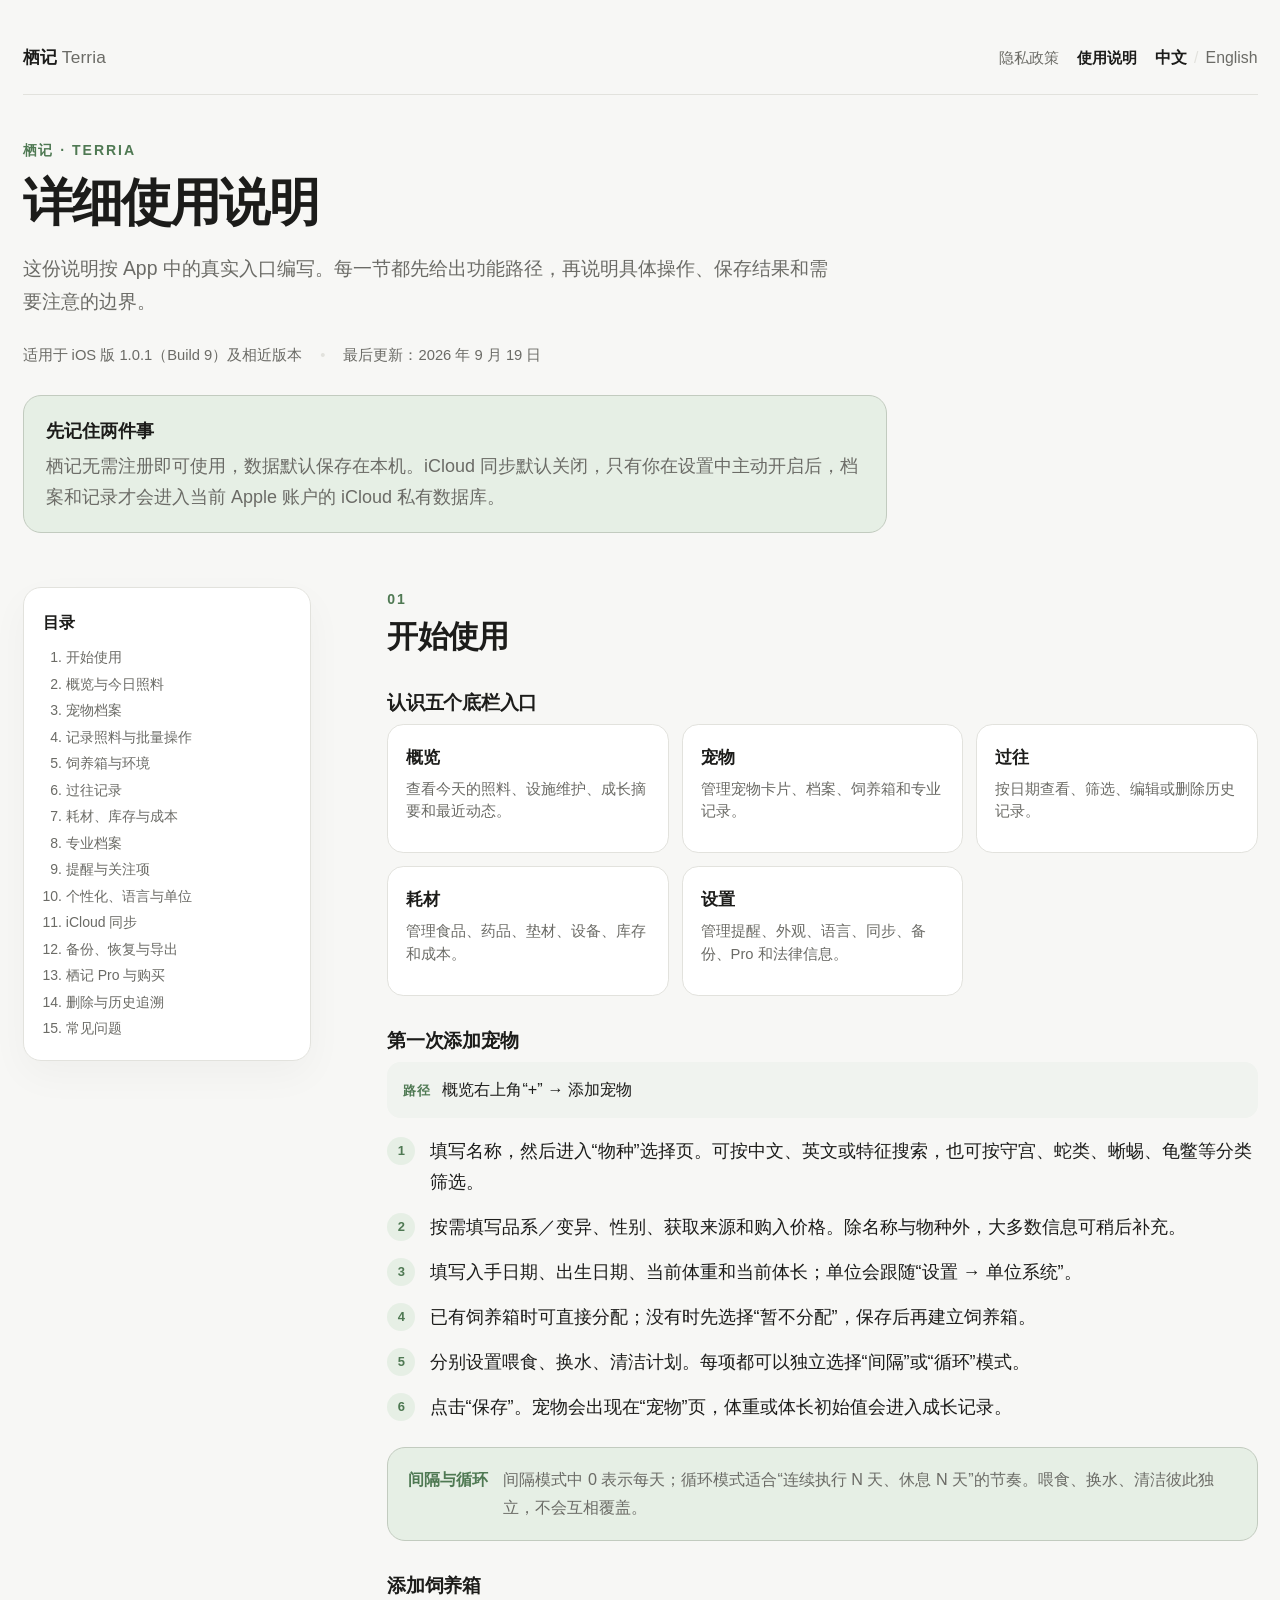
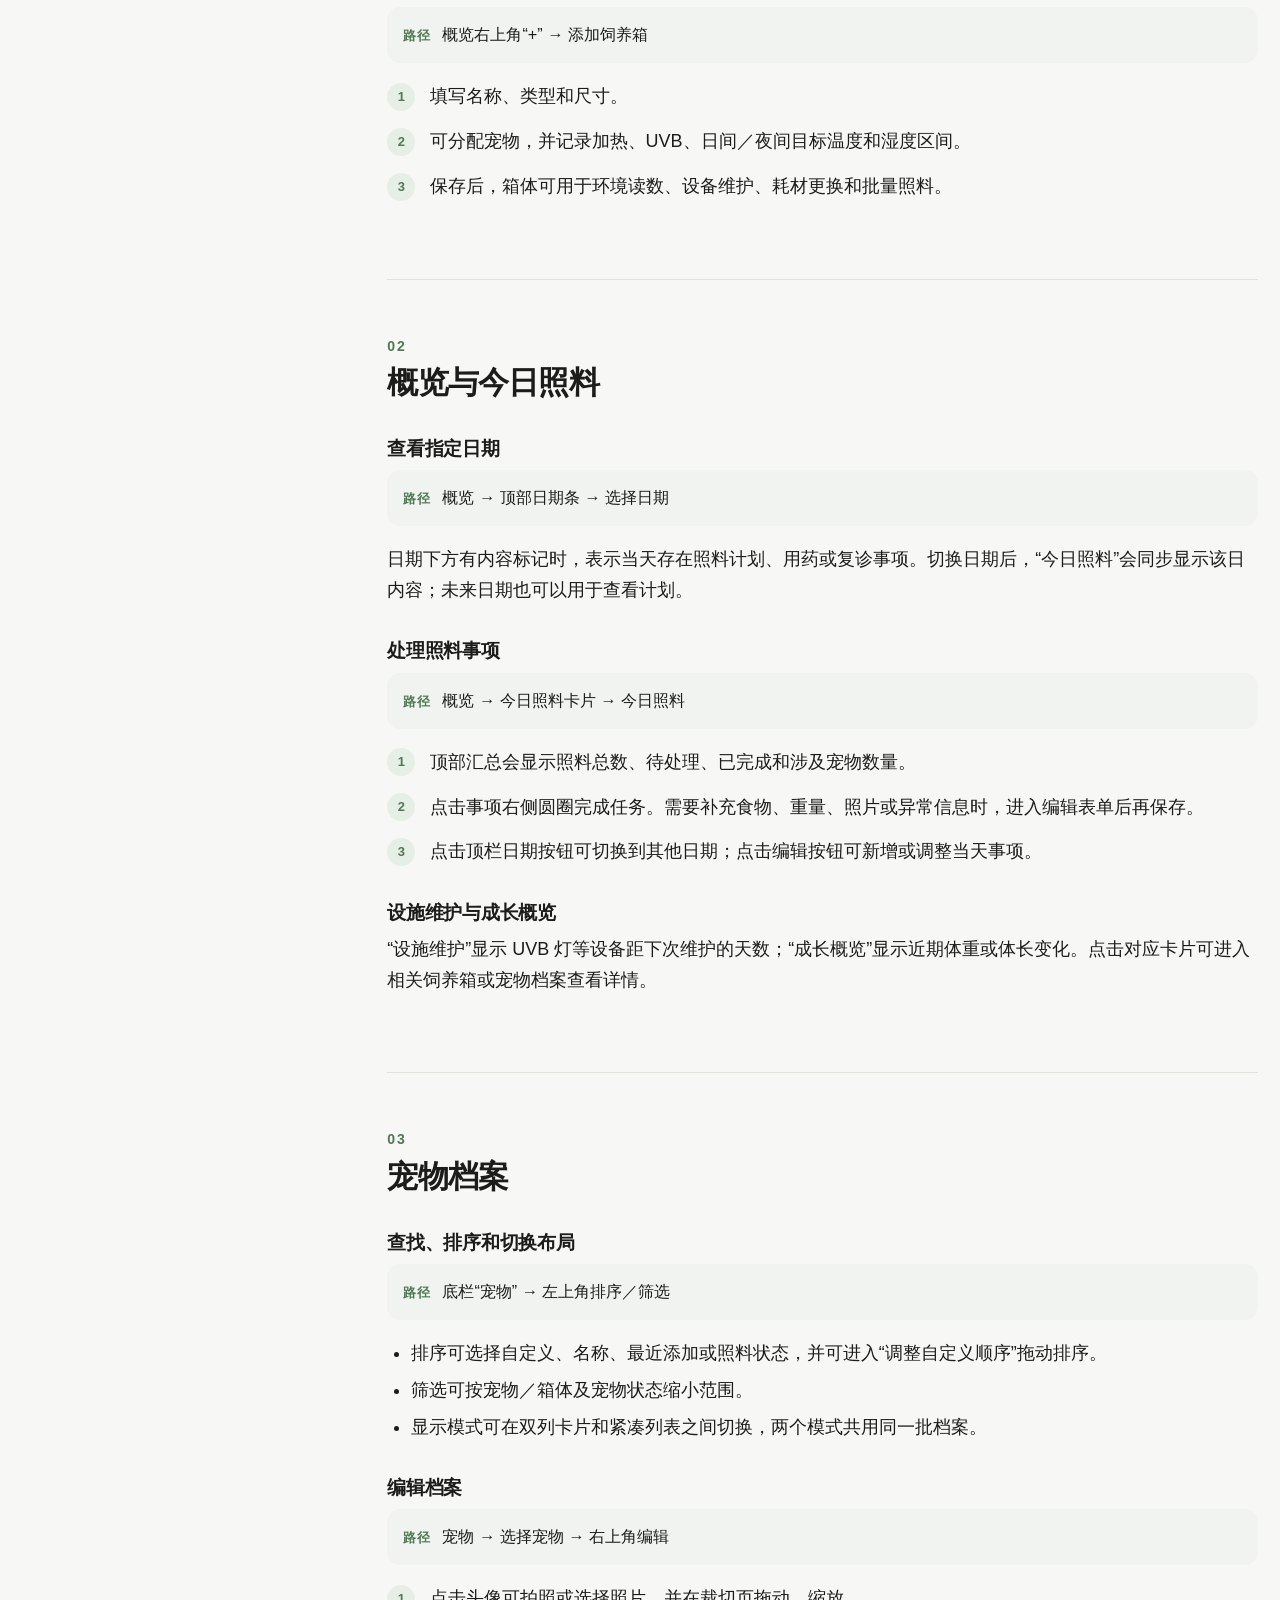
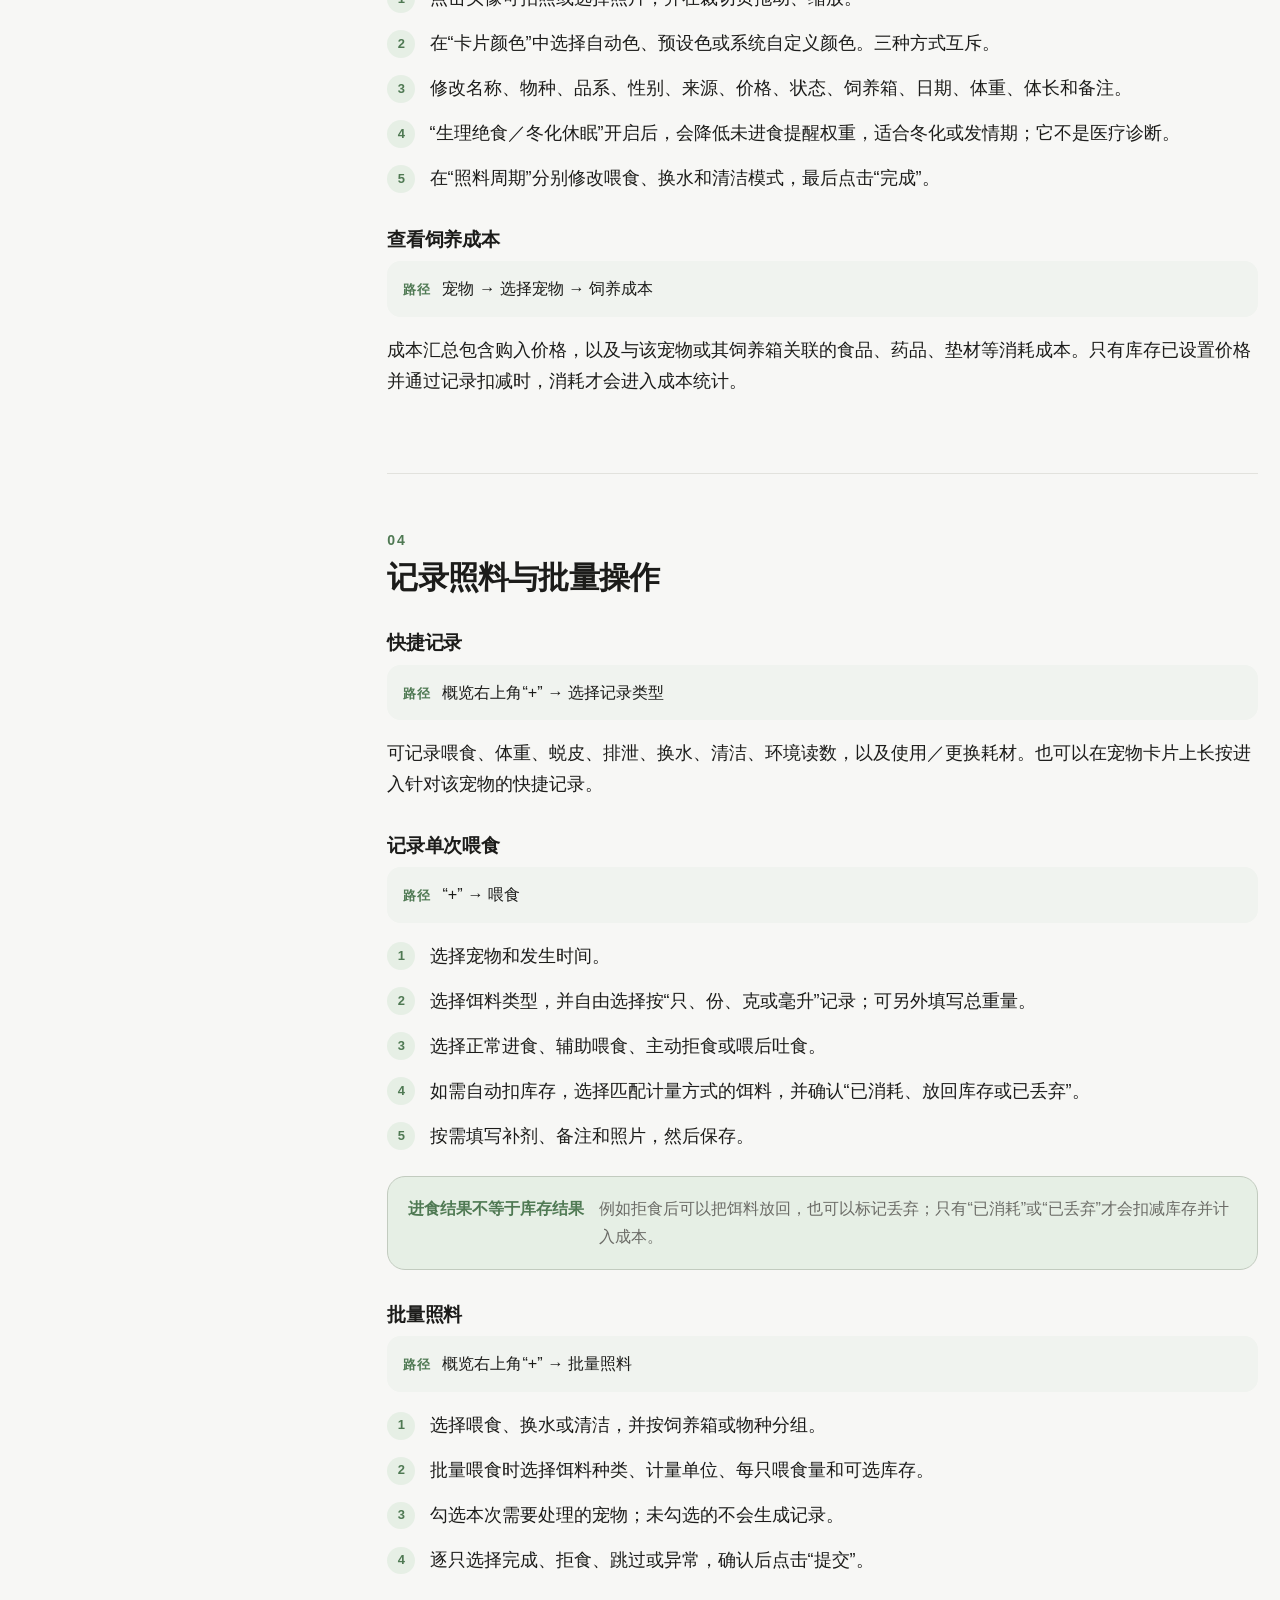
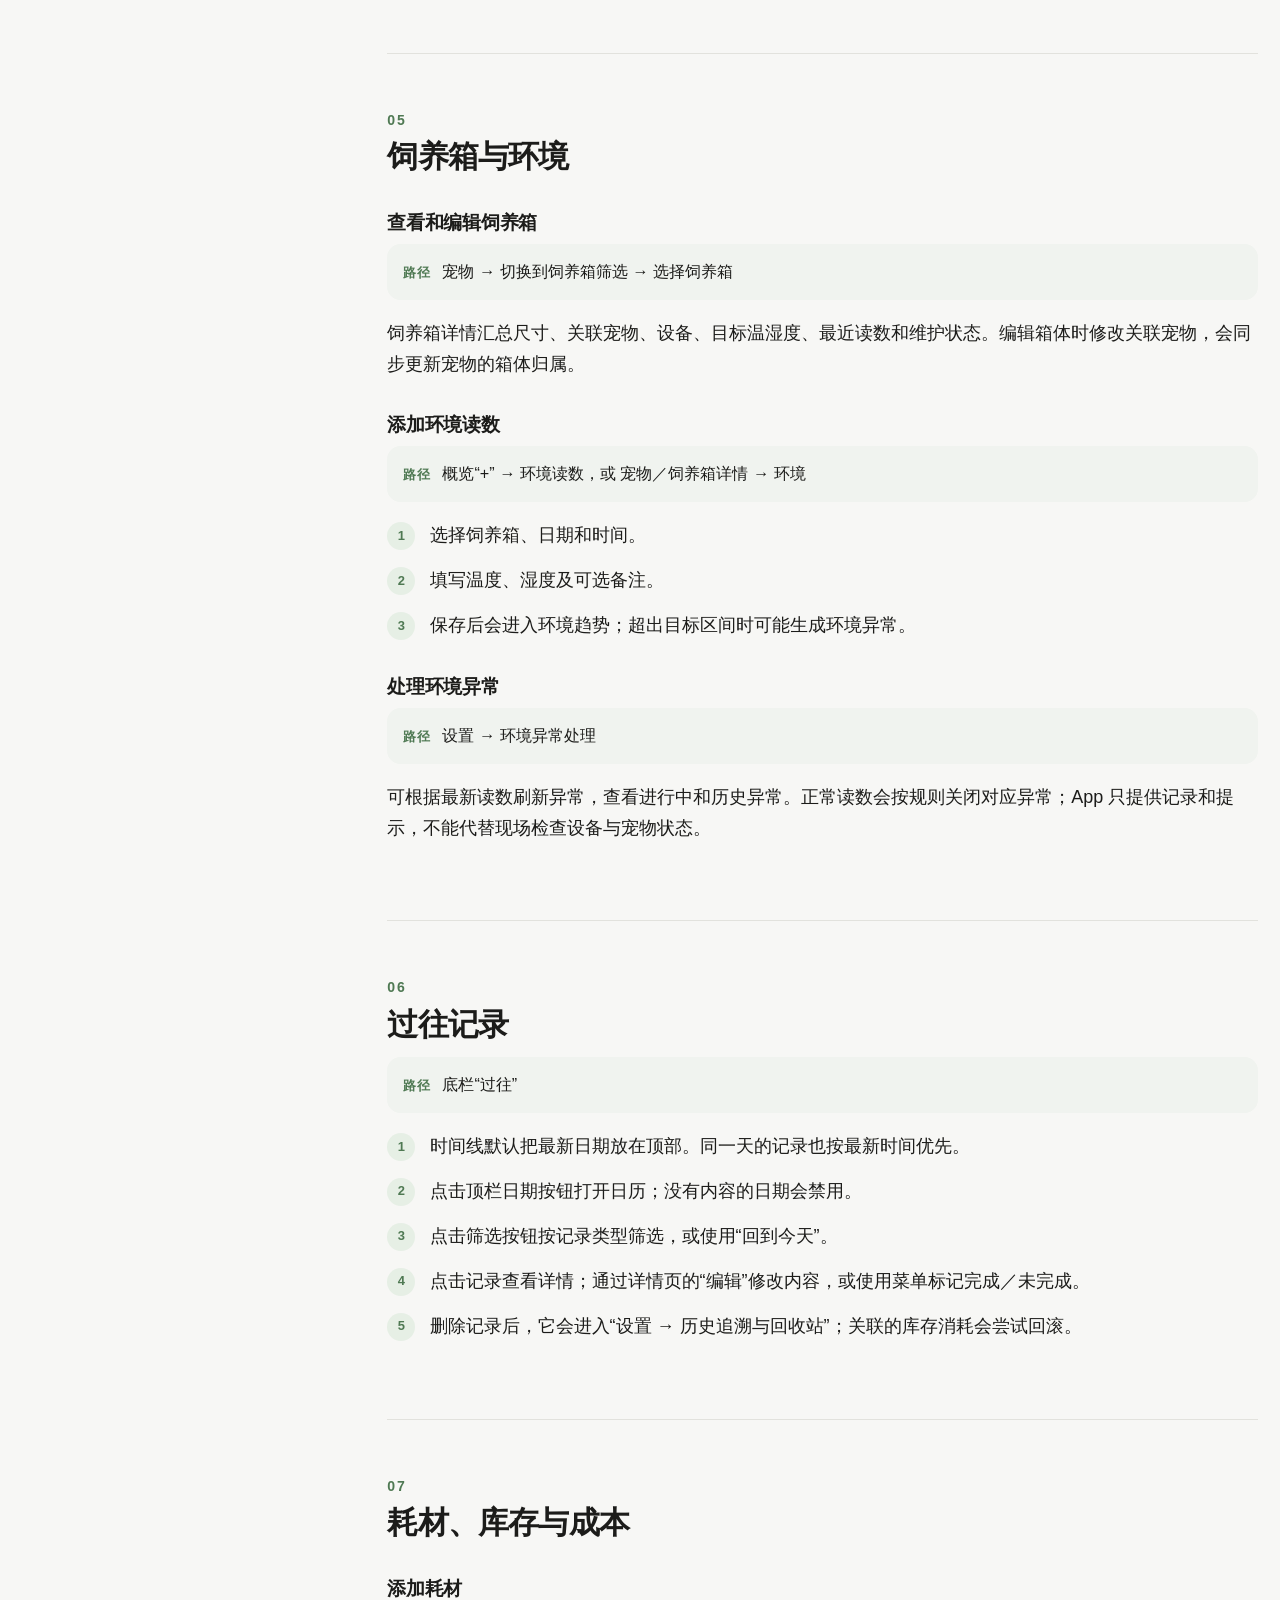
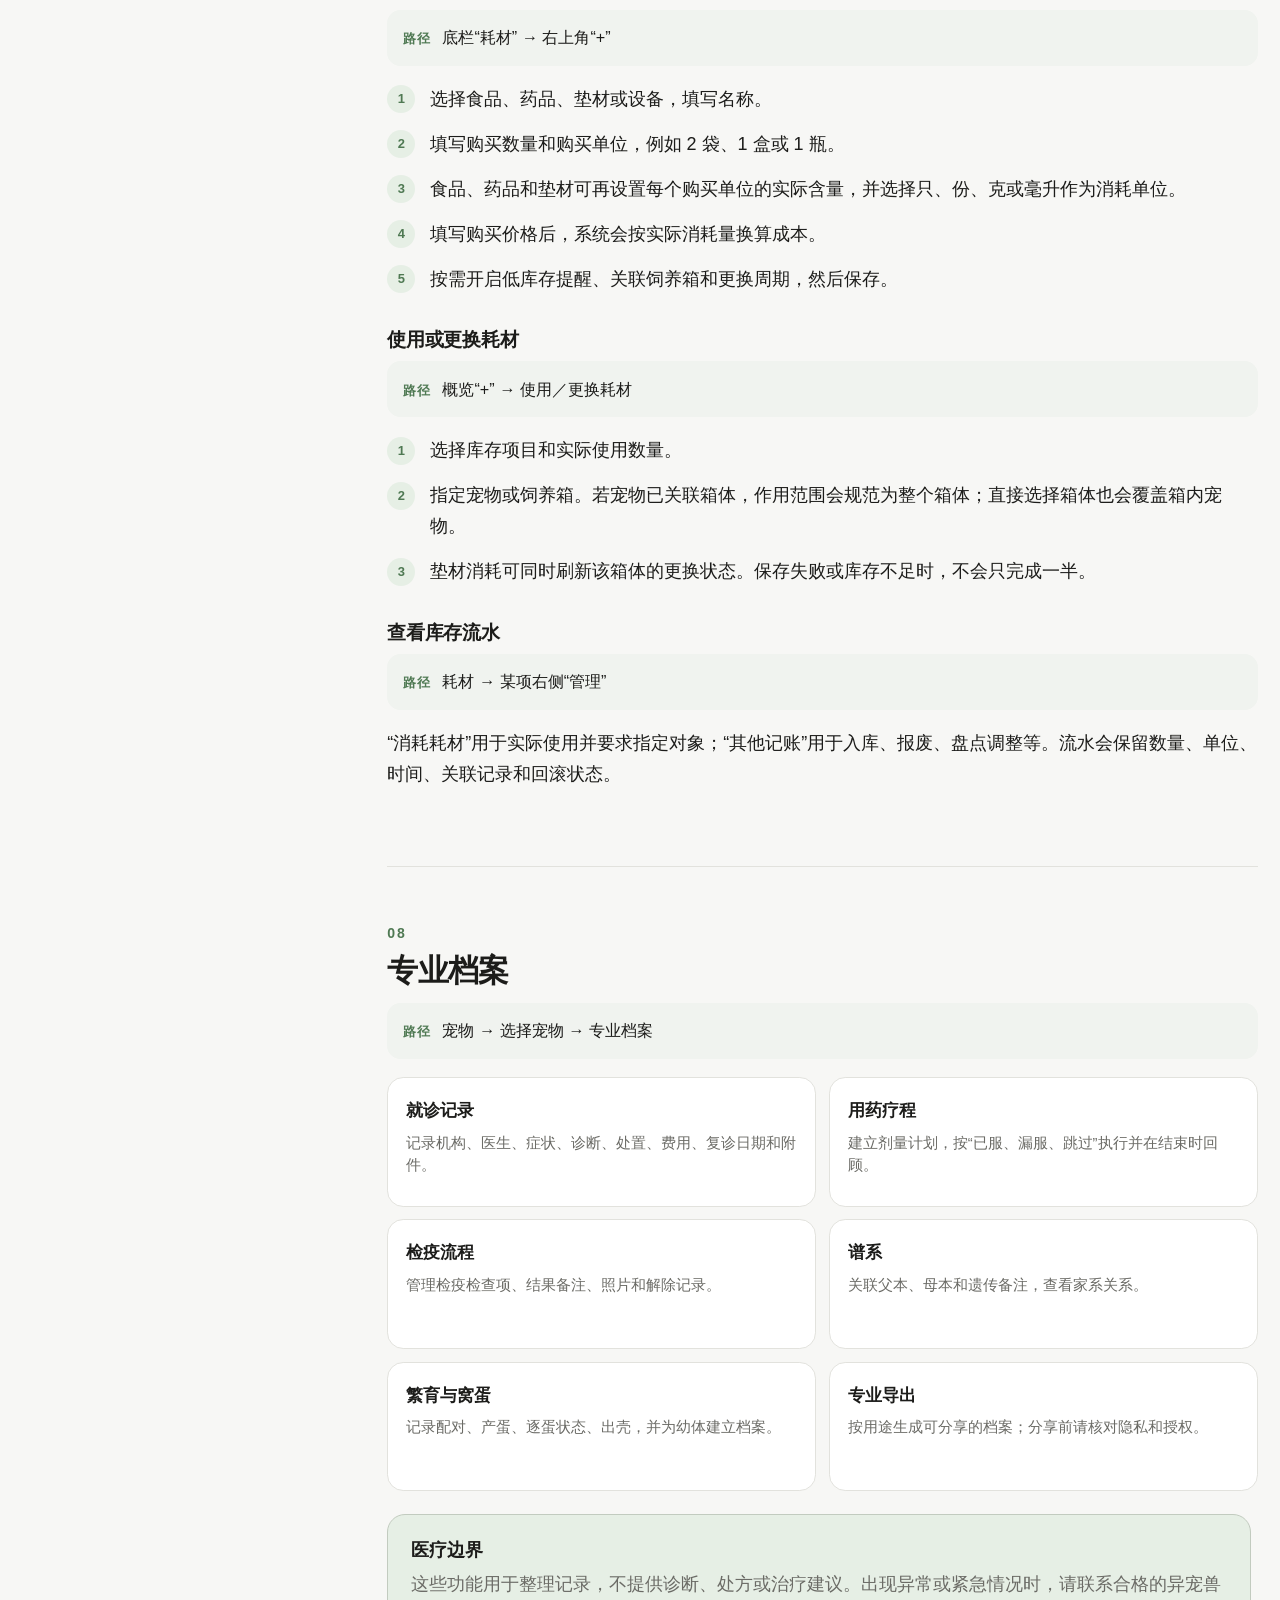
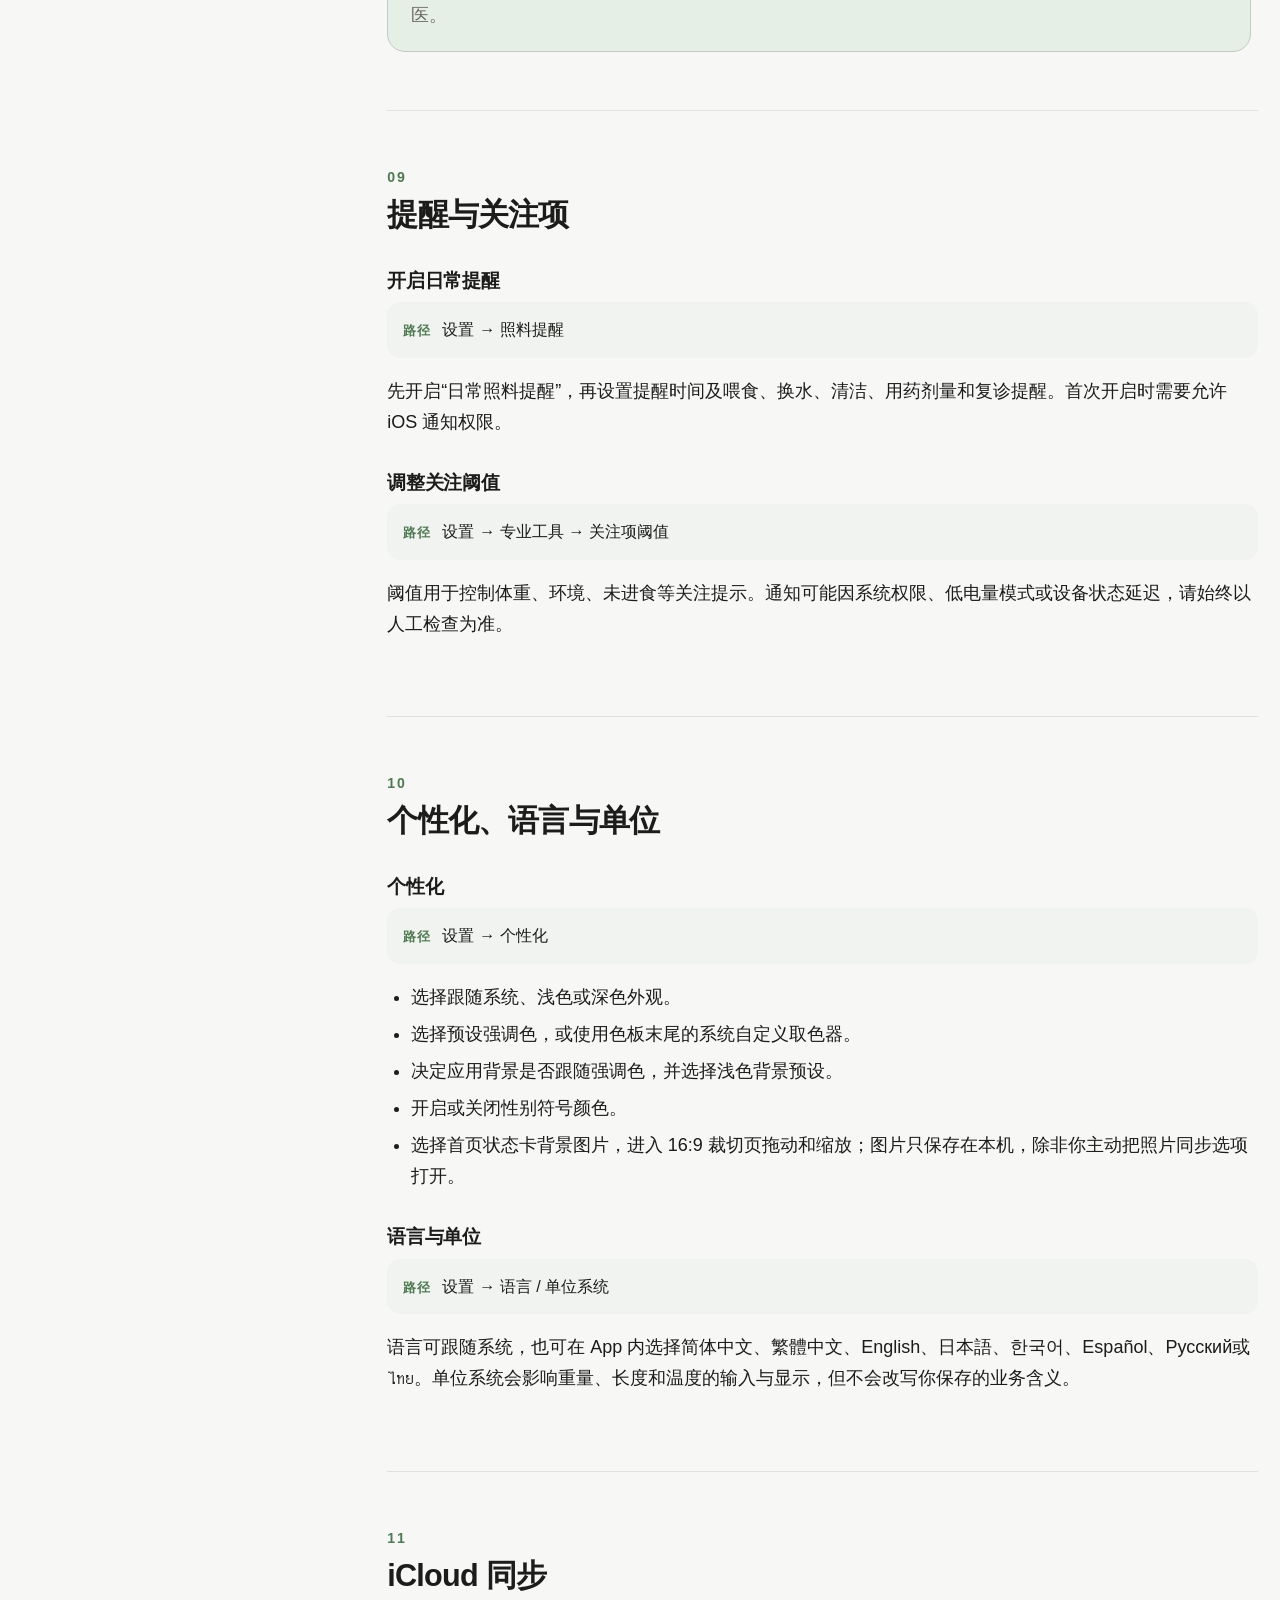
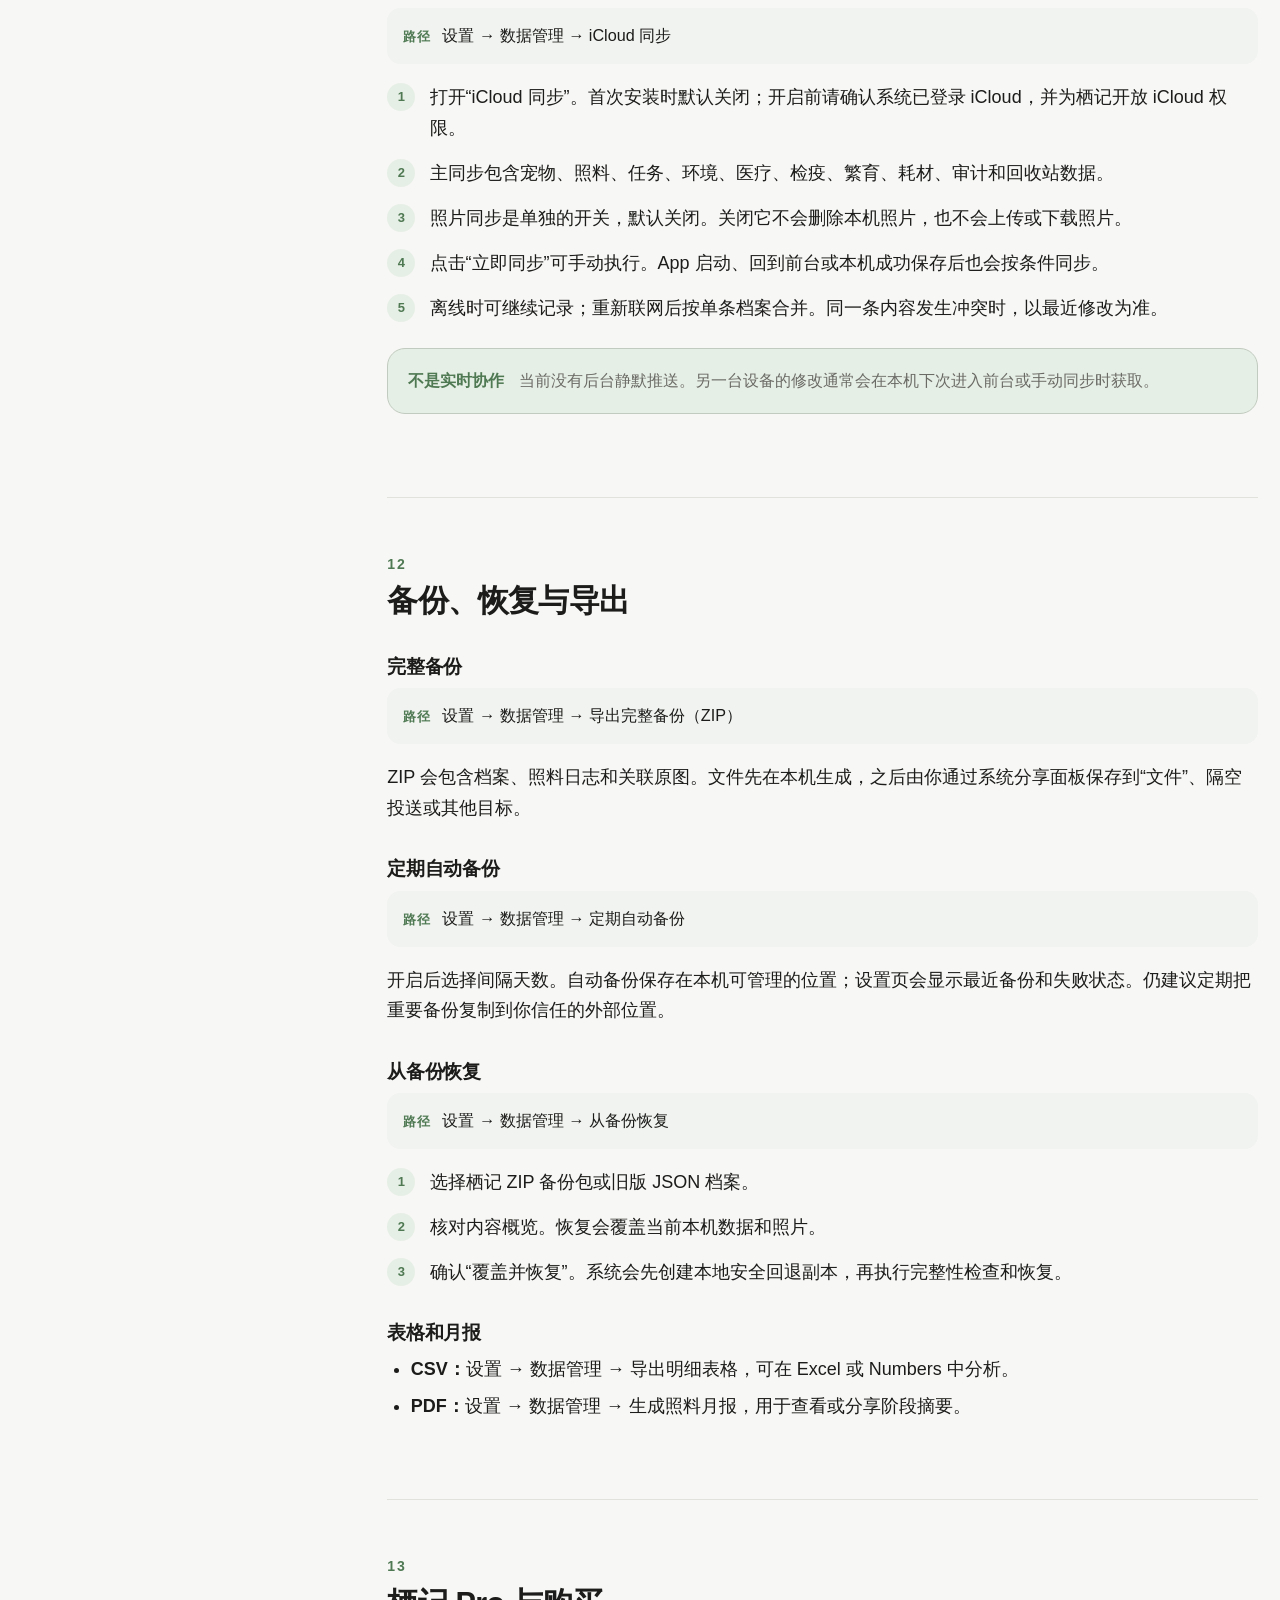
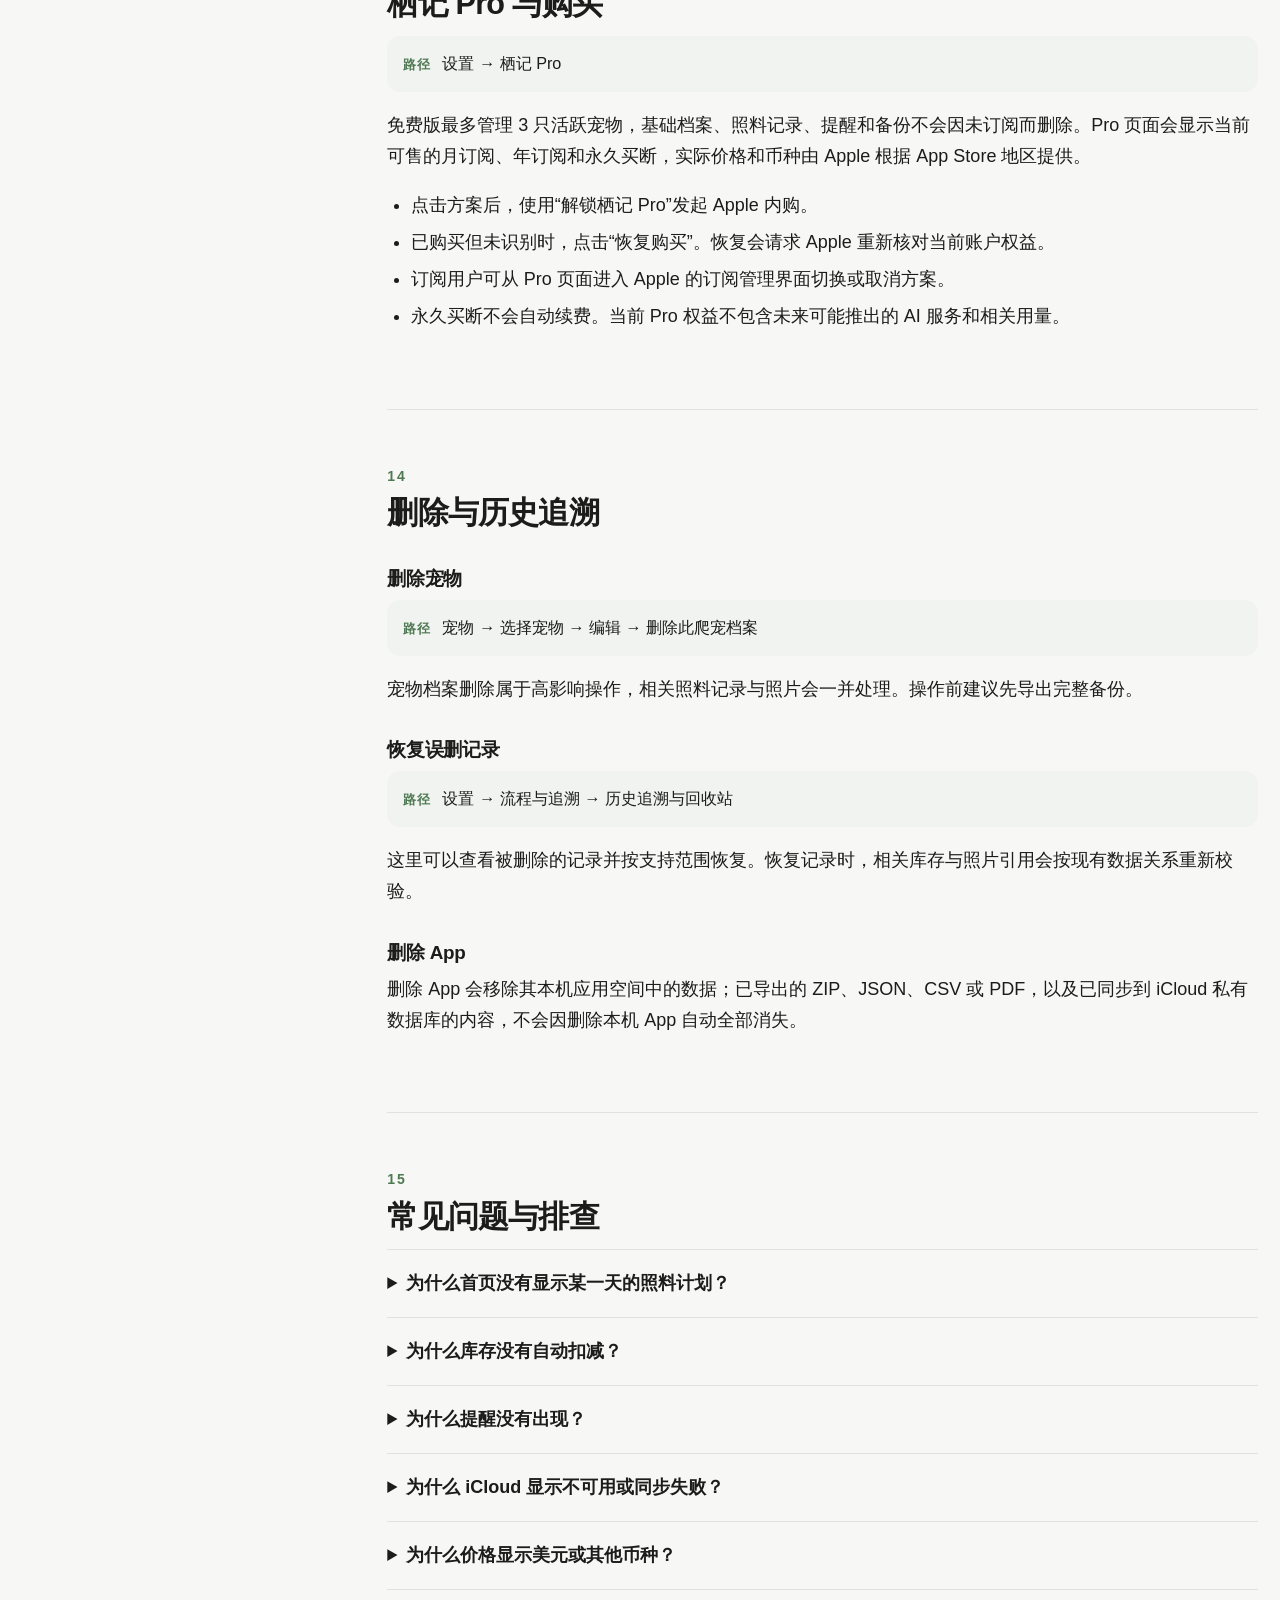
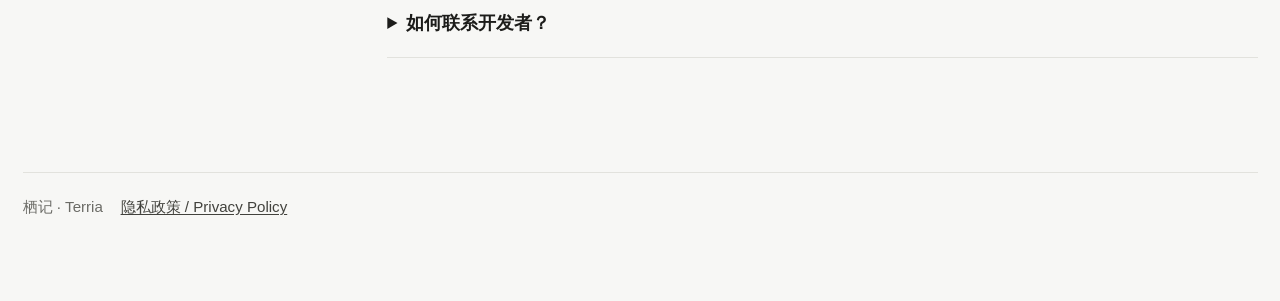
==== guide.html @ d1e6d028 "feat: add detailed Terria user guide" ====
<!doctype html>
<html lang="zh-CN">
<head>
  <meta charset="utf-8">
  <meta name="viewport" content="width=device-width, initial-scale=1">
  <meta name="color-scheme" content="light dark">
  <meta name="theme-color" content="#f7f7f5">
  <meta name="description" content="栖记 Terria 详细使用说明：按功能路径介绍宠物档案、照料记录、环境、耗材、专业档案、提醒、iCloud 与备份。">
  <link rel="canonical" href="https://hanchuan8.github.io/terria-privacy/guide.html">
  <title>栖记 Terria 使用说明</title>
  <link rel="stylesheet" href="./styles.css">
</head>
<body class="guide-page">
  <input class="language-control" type="radio" name="language" id="language-zh" checked>
  <input class="language-control" type="radio" name="language" id="language-en">

  <div class="page-shell guide-shell">
    <header class="site-header">
      <a class="brand" href="./" aria-label="栖记 Terria 首页">栖记 <span>Terria</span></a>
      <nav class="site-nav" aria-label="站点导航">
        <a href="./"><span class="nav-zh">隐私政策</span><span class="nav-en">Privacy</span></a>
        <a href="./guide.html" aria-current="page"><span class="nav-zh">使用说明</span><span class="nav-en">User Guide</span></a>
      </nav>
      <nav class="language-switch" aria-label="Language">
        <label for="language-zh">中文</label><span aria-hidden="true">/</span><label for="language-en">English</label>
      </nav>
    </header>

    <main class="guide-main">
      <article class="manual manual-zh" lang="zh-CN">
        <header class="manual-hero">
          <p class="manual-kicker">栖记 · Terria</p>
          <h1>详细使用说明</h1>
          <p class="manual-lead">这份说明按 App 中的真实入口编写。每一节都先给出功能路径，再说明具体操作、保存结果和需要注意的边界。</p>
          <div class="manual-meta">
            <span>适用于 iOS 版 1.0.1（Build 9）及相近版本</span>
            <span>最后更新：2026 年 9 月 19 日</span>
          </div>
          <div class="notice-card">
            <strong>先记住两件事</strong>
            <p>栖记无需注册即可使用，数据默认保存在本机。iCloud 同步默认关闭，只有你在设置中主动开启后，档案和记录才会进入当前 Apple 账户的 iCloud 私有数据库。</p>
          </div>
        </header>

        <nav class="manual-toc" aria-label="使用说明目录">
          <strong>目录</strong>
          <ol>
            <li><a href="#start-zh">开始使用</a></li>
            <li><a href="#overview-zh">概览与今日照料</a></li>
            <li><a href="#pets-zh">宠物档案</a></li>
            <li><a href="#care-zh">记录照料与批量操作</a></li>
            <li><a href="#enclosure-zh">饲养箱与环境</a></li>
            <li><a href="#history-zh">过往记录</a></li>
            <li><a href="#inventory-zh">耗材、库存与成本</a></li>
            <li><a href="#professional-zh">专业档案</a></li>
            <li><a href="#reminders-zh">提醒与关注项</a></li>
            <li><a href="#appearance-zh">个性化、语言与单位</a></li>
            <li><a href="#icloud-zh">iCloud 同步</a></li>
            <li><a href="#backup-zh">备份、恢复与导出</a></li>
            <li><a href="#pro-zh">栖记 Pro 与购买</a></li>
            <li><a href="#delete-zh">删除与历史追溯</a></li>
            <li><a href="#help-zh">常见问题</a></li>
          </ol>
        </nav>

        <section id="start-zh" class="manual-section">
          <div class="section-number">01</div>
          <h2>开始使用</h2>
          <h3>认识五个底栏入口</h3>
          <div class="route-grid">
            <div><b>概览</b><span>查看今天的照料、设施维护、成长摘要和最近动态。</span></div>
            <div><b>宠物</b><span>管理宠物卡片、档案、饲养箱和专业记录。</span></div>
            <div><b>过往</b><span>按日期查看、筛选、编辑或删除历史记录。</span></div>
            <div><b>耗材</b><span>管理食品、药品、垫材、设备、库存和成本。</span></div>
            <div><b>设置</b><span>管理提醒、外观、语言、同步、备份、Pro 和法律信息。</span></div>
          </div>

          <h3>第一次添加宠物</h3>
          <p class="path"><span>路径</span>概览右上角“+” → 添加宠物</p>
          <ol class="steps">
            <li>填写名称，然后进入“物种”选择页。可按中文、英文或特征搜索，也可按守宫、蛇类、蜥蜴、龟鳖等分类筛选。</li>
            <li>按需填写品系／变异、性别、获取来源和购入价格。除名称与物种外，大多数信息可稍后补充。</li>
            <li>填写入手日期、出生日期、当前体重和当前体长；单位会跟随“设置 → 单位系统”。</li>
            <li>已有饲养箱时可直接分配；没有时先选择“暂不分配”，保存后再建立饲养箱。</li>
            <li>分别设置喂食、换水、清洁计划。每项都可以独立选择“间隔”或“循环”模式。</li>
            <li>点击“保存”。宠物会出现在“宠物”页，体重或体长初始值会进入成长记录。</li>
          </ol>
          <div class="tip"><b>间隔与循环</b><span>间隔模式中 0 表示每天；循环模式适合“连续执行 N 天、休息 N 天”的节奏。喂食、换水、清洁彼此独立，不会互相覆盖。</span></div>

          <h3>添加饲养箱</h3>
          <p class="path"><span>路径</span>概览右上角“+” → 添加饲养箱</p>
          <ol class="steps">
            <li>填写名称、类型和尺寸。</li>
            <li>可分配宠物，并记录加热、UVB、日间／夜间目标温度和湿度区间。</li>
            <li>保存后，箱体可用于环境读数、设备维护、耗材更换和批量照料。</li>
          </ol>
        </section>

        <section id="overview-zh" class="manual-section">
          <div class="section-number">02</div>
          <h2>概览与今日照料</h2>
          <h3>查看指定日期</h3>
          <p class="path"><span>路径</span>概览 → 顶部日期条 → 选择日期</p>
          <p>日期下方有内容标记时，表示当天存在照料计划、用药或复诊事项。切换日期后，“今日照料”会同步显示该日内容；未来日期也可以用于查看计划。</p>

          <h3>处理照料事项</h3>
          <p class="path"><span>路径</span>概览 → 今日照料卡片 → 今日照料</p>
          <ol class="steps">
            <li>顶部汇总会显示照料总数、待处理、已完成和涉及宠物数量。</li>
            <li>点击事项右侧圆圈完成任务。需要补充食物、重量、照片或异常信息时，进入编辑表单后再保存。</li>
            <li>点击顶栏日期按钮可切换到其他日期；点击编辑按钮可新增或调整当天事项。</li>
          </ol>

          <h3>设施维护与成长概览</h3>
          <p>“设施维护”显示 UVB 灯等设备距下次维护的天数；“成长概览”显示近期体重或体长变化。点击对应卡片可进入相关饲养箱或宠物档案查看详情。</p>
        </section>

        <section id="pets-zh" class="manual-section">
          <div class="section-number">03</div>
          <h2>宠物档案</h2>
          <h3>查找、排序和切换布局</h3>
          <p class="path"><span>路径</span>底栏“宠物” → 左上角排序／筛选</p>
          <ul>
            <li>排序可选择自定义、名称、最近添加或照料状态，并可进入“调整自定义顺序”拖动排序。</li>
            <li>筛选可按宠物／箱体及宠物状态缩小范围。</li>
            <li>显示模式可在双列卡片和紧凑列表之间切换，两个模式共用同一批档案。</li>
          </ul>

          <h3>编辑档案</h3>
          <p class="path"><span>路径</span>宠物 → 选择宠物 → 右上角编辑</p>
          <ol class="steps">
            <li>点击头像可拍照或选择照片，并在裁切页拖动、缩放。</li>
            <li>在“卡片颜色”中选择自动色、预设色或系统自定义颜色。三种方式互斥。</li>
            <li>修改名称、物种、品系、性别、来源、价格、状态、饲养箱、日期、体重、体长和备注。</li>
            <li>“生理绝食／冬化休眠”开启后，会降低未进食提醒权重，适合冬化或发情期；它不是医疗诊断。</li>
            <li>在“照料周期”分别修改喂食、换水和清洁模式，最后点击“完成”。</li>
          </ol>

          <h3>查看饲养成本</h3>
          <p class="path"><span>路径</span>宠物 → 选择宠物 → 饲养成本</p>
          <p>成本汇总包含购入价格，以及与该宠物或其饲养箱关联的食品、药品、垫材等消耗成本。只有库存已设置价格并通过记录扣减时，消耗才会进入成本统计。</p>
        </section>

        <section id="care-zh" class="manual-section">
          <div class="section-number">04</div>
          <h2>记录照料与批量操作</h2>
          <h3>快捷记录</h3>
          <p class="path"><span>路径</span>概览右上角“+” → 选择记录类型</p>
          <p>可记录喂食、体重、蜕皮、排泄、换水、清洁、环境读数，以及使用／更换耗材。也可以在宠物卡片上长按进入针对该宠物的快捷记录。</p>

          <h3>记录单次喂食</h3>
          <p class="path"><span>路径</span>“+” → 喂食</p>
          <ol class="steps">
            <li>选择宠物和发生时间。</li>
            <li>选择饵料类型，并自由选择按“只、份、克或毫升”记录；可另外填写总重量。</li>
            <li>选择正常进食、辅助喂食、主动拒食或喂后吐食。</li>
            <li>如需自动扣库存，选择匹配计量方式的饵料，并确认“已消耗、放回库存或已丢弃”。</li>
            <li>按需填写补剂、备注和照片，然后保存。</li>
          </ol>
          <div class="tip"><b>进食结果不等于库存结果</b><span>例如拒食后可以把饵料放回，也可以标记丢弃；只有“已消耗”或“已丢弃”才会扣减库存并计入成本。</span></div>

          <h3>批量照料</h3>
          <p class="path"><span>路径</span>概览右上角“+” → 批量照料</p>
          <ol class="steps">
            <li>选择喂食、换水或清洁，并按饲养箱或物种分组。</li>
            <li>批量喂食时选择饵料种类、计量单位、每只喂食量和可选库存。</li>
            <li>勾选本次需要处理的宠物；未勾选的不会生成记录。</li>
            <li>逐只选择完成、拒食、跳过或异常，确认后点击“提交”。</li>
          </ol>
        </section>

        <section id="enclosure-zh" class="manual-section">
          <div class="section-number">05</div>
          <h2>饲养箱与环境</h2>
          <h3>查看和编辑饲养箱</h3>
          <p class="path"><span>路径</span>宠物 → 切换到饲养箱筛选 → 选择饲养箱</p>
          <p>饲养箱详情汇总尺寸、关联宠物、设备、目标温湿度、最近读数和维护状态。编辑箱体时修改关联宠物，会同步更新宠物的箱体归属。</p>

          <h3>添加环境读数</h3>
          <p class="path"><span>路径</span>概览“+” → 环境读数，或 宠物／饲养箱详情 → 环境</p>
          <ol class="steps">
            <li>选择饲养箱、日期和时间。</li>
            <li>填写温度、湿度及可选备注。</li>
            <li>保存后会进入环境趋势；超出目标区间时可能生成环境异常。</li>
          </ol>

          <h3>处理环境异常</h3>
          <p class="path"><span>路径</span>设置 → 环境异常处理</p>
          <p>可根据最新读数刷新异常，查看进行中和历史异常。正常读数会按规则关闭对应异常；App 只提供记录和提示，不能代替现场检查设备与宠物状态。</p>
        </section>

        <section id="history-zh" class="manual-section">
          <div class="section-number">06</div>
          <h2>过往记录</h2>
          <p class="path"><span>路径</span>底栏“过往”</p>
          <ol class="steps">
            <li>时间线默认把最新日期放在顶部。同一天的记录也按最新时间优先。</li>
            <li>点击顶栏日期按钮打开日历；没有内容的日期会禁用。</li>
            <li>点击筛选按钮按记录类型筛选，或使用“回到今天”。</li>
            <li>点击记录查看详情；通过详情页的“编辑”修改内容，或使用菜单标记完成／未完成。</li>
            <li>删除记录后，它会进入“设置 → 历史追溯与回收站”；关联的库存消耗会尝试回滚。</li>
          </ol>
        </section>

        <section id="inventory-zh" class="manual-section">
          <div class="section-number">07</div>
          <h2>耗材、库存与成本</h2>
          <h3>添加耗材</h3>
          <p class="path"><span>路径</span>底栏“耗材” → 右上角“+”</p>
          <ol class="steps">
            <li>选择食品、药品、垫材或设备，填写名称。</li>
            <li>填写购买数量和购买单位，例如 2 袋、1 盒或 1 瓶。</li>
            <li>食品、药品和垫材可再设置每个购买单位的实际含量，并选择只、份、克或毫升作为消耗单位。</li>
            <li>填写购买价格后，系统会按实际消耗量换算成本。</li>
            <li>按需开启低库存提醒、关联饲养箱和更换周期，然后保存。</li>
          </ol>

          <h3>使用或更换耗材</h3>
          <p class="path"><span>路径</span>概览“+” → 使用／更换耗材</p>
          <ol class="steps">
            <li>选择库存项目和实际使用数量。</li>
            <li>指定宠物或饲养箱。若宠物已关联箱体，作用范围会规范为整个箱体；直接选择箱体也会覆盖箱内宠物。</li>
            <li>垫材消耗可同时刷新该箱体的更换状态。保存失败或库存不足时，不会只完成一半。</li>
          </ol>

          <h3>查看库存流水</h3>
          <p class="path"><span>路径</span>耗材 → 某项右侧“管理”</p>
          <p>“消耗耗材”用于实际使用并要求指定对象；“其他记账”用于入库、报废、盘点调整等。流水会保留数量、单位、时间、关联记录和回滚状态。</p>
        </section>

        <section id="professional-zh" class="manual-section">
          <div class="section-number">08</div>
          <h2>专业档案</h2>
          <p class="path"><span>路径</span>宠物 → 选择宠物 → 专业档案</p>
          <div class="route-grid two-column">
            <div><b>就诊记录</b><span>记录机构、医生、症状、诊断、处置、费用、复诊日期和附件。</span></div>
            <div><b>用药疗程</b><span>建立剂量计划，按“已服、漏服、跳过”执行并在结束时回顾。</span></div>
            <div><b>检疫流程</b><span>管理检疫检查项、结果备注、照片和解除记录。</span></div>
            <div><b>谱系</b><span>关联父本、母本和遗传备注，查看家系关系。</span></div>
            <div><b>繁育与窝蛋</b><span>记录配对、产蛋、逐蛋状态、出壳，并为幼体建立档案。</span></div>
            <div><b>专业导出</b><span>按用途生成可分享的档案；分享前请核对隐私和授权。</span></div>
          </div>
          <div class="notice-card compact">
            <strong>医疗边界</strong>
            <p>这些功能用于整理记录，不提供诊断、处方或治疗建议。出现异常或紧急情况时，请联系合格的异宠兽医。</p>
          </div>
        </section>

        <section id="reminders-zh" class="manual-section">
          <div class="section-number">09</div>
          <h2>提醒与关注项</h2>
          <h3>开启日常提醒</h3>
          <p class="path"><span>路径</span>设置 → 照料提醒</p>
          <p>先开启“日常照料提醒”，再设置提醒时间及喂食、换水、清洁、用药剂量和复诊提醒。首次开启时需要允许 iOS 通知权限。</p>

          <h3>调整关注阈值</h3>
          <p class="path"><span>路径</span>设置 → 专业工具 → 关注项阈值</p>
          <p>阈值用于控制体重、环境、未进食等关注提示。通知可能因系统权限、低电量模式或设备状态延迟，请始终以人工检查为准。</p>
        </section>

        <section id="appearance-zh" class="manual-section">
          <div class="section-number">10</div>
          <h2>个性化、语言与单位</h2>
          <h3>个性化</h3>
          <p class="path"><span>路径</span>设置 → 个性化</p>
          <ul>
            <li>选择跟随系统、浅色或深色外观。</li>
            <li>选择预设强调色，或使用色板末尾的系统自定义取色器。</li>
            <li>决定应用背景是否跟随强调色，并选择浅色背景预设。</li>
            <li>开启或关闭性别符号颜色。</li>
            <li>选择首页状态卡背景图片，进入 16:9 裁切页拖动和缩放；图片只保存在本机，除非你主动把照片同步选项打开。</li>
          </ul>

          <h3>语言与单位</h3>
          <p class="path"><span>路径</span>设置 → 语言 / 单位系统</p>
          <p>语言可跟随系统，也可在 App 内选择简体中文、繁體中文、English、日本語、한국어、Español、Русский或ไทย。单位系统会影响重量、长度和温度的输入与显示，但不会改写你保存的业务含义。</p>
        </section>

        <section id="icloud-zh" class="manual-section">
          <div class="section-number">11</div>
          <h2>iCloud 同步</h2>
          <p class="path"><span>路径</span>设置 → 数据管理 → iCloud 同步</p>
          <ol class="steps">
            <li>打开“iCloud 同步”。首次安装时默认关闭；开启前请确认系统已登录 iCloud，并为栖记开放 iCloud 权限。</li>
            <li>主同步包含宠物、照料、任务、环境、医疗、检疫、繁育、耗材、审计和回收站数据。</li>
            <li>照片同步是单独的开关，默认关闭。关闭它不会删除本机照片，也不会上传或下载照片。</li>
            <li>点击“立即同步”可手动执行。App 启动、回到前台或本机成功保存后也会按条件同步。</li>
            <li>离线时可继续记录；重新联网后按单条档案合并。同一条内容发生冲突时，以最近修改为准。</li>
          </ol>
          <div class="tip"><b>不是实时协作</b><span>当前没有后台静默推送。另一台设备的修改通常会在本机下次进入前台或手动同步时获取。</span></div>
        </section>

        <section id="backup-zh" class="manual-section">
          <div class="section-number">12</div>
          <h2>备份、恢复与导出</h2>
          <h3>完整备份</h3>
          <p class="path"><span>路径</span>设置 → 数据管理 → 导出完整备份（ZIP）</p>
          <p>ZIP 会包含档案、照料日志和关联原图。文件先在本机生成，之后由你通过系统分享面板保存到“文件”、隔空投送或其他目标。</p>

          <h3>定期自动备份</h3>
          <p class="path"><span>路径</span>设置 → 数据管理 → 定期自动备份</p>
          <p>开启后选择间隔天数。自动备份保存在本机可管理的位置；设置页会显示最近备份和失败状态。仍建议定期把重要备份复制到你信任的外部位置。</p>

          <h3>从备份恢复</h3>
          <p class="path"><span>路径</span>设置 → 数据管理 → 从备份恢复</p>
          <ol class="steps">
            <li>选择栖记 ZIP 备份包或旧版 JSON 档案。</li>
            <li>核对内容概览。恢复会覆盖当前本机数据和照片。</li>
            <li>确认“覆盖并恢复”。系统会先创建本地安全回退副本，再执行完整性检查和恢复。</li>
          </ol>

          <h3>表格和月报</h3>
          <ul>
            <li><b>CSV：</b>设置 → 数据管理 → 导出明细表格，可在 Excel 或 Numbers 中分析。</li>
            <li><b>PDF：</b>设置 → 数据管理 → 生成照料月报，用于查看或分享阶段摘要。</li>
          </ul>
        </section>

        <section id="pro-zh" class="manual-section">
          <div class="section-number">13</div>
          <h2>栖记 Pro 与购买</h2>
          <p class="path"><span>路径</span>设置 → 栖记 Pro</p>
          <p>免费版最多管理 3 只活跃宠物，基础档案、照料记录、提醒和备份不会因未订阅而删除。Pro 页面会显示当前可售的月订阅、年订阅和永久买断，实际价格和币种由 Apple 根据 App Store 地区提供。</p>
          <ul>
            <li>点击方案后，使用“解锁栖记 Pro”发起 Apple 内购。</li>
            <li>已购买但未识别时，点击“恢复购买”。恢复会请求 Apple 重新核对当前账户权益。</li>
            <li>订阅用户可从 Pro 页面进入 Apple 的订阅管理界面切换或取消方案。</li>
            <li>永久买断不会自动续费。当前 Pro 权益不包含未来可能推出的 AI 服务和相关用量。</li>
          </ul>
        </section>

        <section id="delete-zh" class="manual-section">
          <div class="section-number">14</div>
          <h2>删除与历史追溯</h2>
          <h3>删除宠物</h3>
          <p class="path"><span>路径</span>宠物 → 选择宠物 → 编辑 → 删除此爬宠档案</p>
          <p>宠物档案删除属于高影响操作，相关照料记录与照片会一并处理。操作前建议先导出完整备份。</p>

          <h3>恢复误删记录</h3>
          <p class="path"><span>路径</span>设置 → 流程与追溯 → 历史追溯与回收站</p>
          <p>这里可以查看被删除的记录并按支持范围恢复。恢复记录时，相关库存与照片引用会按现有数据关系重新校验。</p>

          <h3>删除 App</h3>
          <p>删除 App 会移除其本机应用空间中的数据；已导出的 ZIP、JSON、CSV 或 PDF，以及已同步到 iCloud 私有数据库的内容，不会因删除本机 App 自动全部消失。</p>
        </section>

        <section id="help-zh" class="manual-section">
          <div class="section-number">15</div>
          <h2>常见问题与排查</h2>
          <details>
            <summary>为什么首页没有显示某一天的照料计划？</summary>
            <p>先确认概览顶部选中的日期，再进入宠物“编辑 → 照料周期”检查该项目的间隔／循环和周期开始日期。临时调整可在“宠物详情 → 照料计划 → 添加临时调整”中查看。</p>
          </details>
          <details>
            <summary>为什么库存没有自动扣减？</summary>
            <p>检查库存是否启用了实际消耗单位、喂食记录使用的单位是否匹配，以及记录中是否选择了库存项目和“已消耗／已丢弃”。“放回库存”不会扣减。</p>
          </details>
          <details>
            <summary>为什么提醒没有出现？</summary>
            <p>检查“设置 → 照料提醒”总开关和分类开关，再到 iOS“设置 → 通知 → 栖记”确认权限。系统仍可能延迟通知，请不要把通知作为唯一照护依据。</p>
          </details>
          <details>
            <summary>为什么 iCloud 显示不可用或同步失败？</summary>
            <p>确认系统已登录 iCloud、iCloud Drive 可用、网络正常，并在同步页点击“立即同步”。关闭同步不会删除本机数据。持续失败时先导出完整备份，再联系开发者并提供不含私人档案的错误文字。</p>
          </details>
          <details>
            <summary>为什么价格显示美元或其他币种？</summary>
            <p>内购价格由 Apple 按当前 App Store 商店地区返回，与 App 语言或系统地区不一定相同。请检查“设置 → Apple 账户 → 媒体与购买项目”的商店地区。</p>
          </details>
          <details>
            <summary>如何联系开发者？</summary>
            <p>路径为“设置 → 关于 栖记 · Terria → 联系开发者”，会打开邮件并发送至开发者邮箱。也可使用本网站的 <a href="https://github.com/hanchuan8/terria-privacy/issues" target="_blank" rel="noopener noreferrer">GitHub Issues</a>，但请勿公开上传照片、备份或个人信息。</p>
          </details>
        </section>
      </article>

      <article class="manual manual-en" lang="en">
        <header class="manual-hero">
          <p class="manual-kicker">Terria</p>
          <h1>Detailed User Guide</h1>
          <p class="manual-lead">This guide follows the actual navigation in the app. Each section starts with a feature path, then explains the steps, saved result, and important limitations.</p>
          <div class="manual-meta">
            <span>For iOS version 1.0.1 (Build 9) and nearby versions</span>
            <span>Last updated: September 19, 2026</span>
          </div>
          <div class="notice-card">
            <strong>Two things to know first</strong>
            <p>You can use Terria without an account. Data stays on the device by default. iCloud Sync is off by default; records enter the private iCloud database of the current Apple Account only after you enable it.</p>
          </div>
        </header>

        <nav class="manual-toc" aria-label="User guide contents">
          <strong>Contents</strong>
          <ol>
            <li><a href="#start-en">Getting started</a></li>
            <li><a href="#overview-en">Overview and daily care</a></li>
            <li><a href="#pets-en">Pet profiles</a></li>
            <li><a href="#care-en">Care records and batch actions</a></li>
            <li><a href="#enclosure-en">Enclosures and environment</a></li>
            <li><a href="#history-en">History</a></li>
            <li><a href="#inventory-en">Supplies, inventory, and cost</a></li>
            <li><a href="#professional-en">Professional records</a></li>
            <li><a href="#reminders-en">Reminders and attention items</a></li>
            <li><a href="#appearance-en">Personalization, language, and units</a></li>
            <li><a href="#icloud-en">iCloud Sync</a></li>
            <li><a href="#backup-en">Backup, restore, and export</a></li>
            <li><a href="#pro-en">Terria Pro and purchases</a></li>
            <li><a href="#delete-en">Deletion and recovery</a></li>
            <li><a href="#help-en">Troubleshooting</a></li>
          </ol>
        </nav>

        <section id="start-en" class="manual-section">
          <div class="section-number">01</div>
          <h2>Getting started</h2>
          <h3>The five tabs</h3>
          <div class="route-grid">
            <div><b>Overview</b><span>Today’s care, maintenance, growth summary, and recent activity.</span></div>
            <div><b>Pets</b><span>Pet profiles, cards, enclosures, and professional records.</span></div>
            <div><b>History</b><span>Browse, filter, edit, or delete records by date.</span></div>
            <div><b>Supplies</b><span>Food, medication, substrate, equipment, inventory, and cost.</span></div>
            <div><b>Settings</b><span>Reminders, appearance, language, sync, backups, Pro, and legal information.</span></div>
          </div>
          <h3>Add your first pet</h3>
          <p class="path"><span>Path</span>Overview “+” → Add Pet</p>
          <ol class="steps">
            <li>Enter a name and select a species. Search by Chinese name, English name, or trait, or filter by category.</li>
            <li>Optionally enter morph, sex, source, and purchase price.</li>
            <li>Add acquired date, birth date, current weight, and current length. Units follow Settings → Unit System.</li>
            <li>Assign an existing enclosure or choose Not Assigned and create one later.</li>
            <li>Configure feeding, water-change, and cleaning schedules independently in interval or cycle mode.</li>
            <li>Tap Save. Initial weight and length values also become growth records.</li>
          </ol>
          <div class="tip"><b>Interval vs. cycle</b><span>In interval mode, 0 means every day. Cycle mode repeats active days followed by rest days. Feeding, water, and cleaning never overwrite one another.</span></div>
          <h3>Add an enclosure</h3>
          <p class="path"><span>Path</span>Overview “+” → Add Enclosure</p>
          <ol class="steps">
            <li>Enter its name, type, and dimensions.</li>
            <li>Optionally assign a pet and configure heating, UVB, and day/night temperature and humidity targets.</li>
            <li>Save it for environment readings, maintenance, supply replacement, and grouped care.</li>
          </ol>
        </section>

        <section id="overview-en" class="manual-section">
          <div class="section-number">02</div>
          <h2>Overview and daily care</h2>
          <h3>View another date</h3>
          <p class="path"><span>Path</span>Overview → date strip → select a date</p>
          <p>A content marker means that date contains care, medication, or follow-up items. Selecting a date refreshes the care card, including future plans.</p>
          <h3>Complete care items</h3>
          <p class="path"><span>Path</span>Overview → care card → Daily Care</p>
          <ol class="steps">
            <li>The summary shows total, pending, completed, and affected pets.</li>
            <li>Tap the circle to complete a simple item. Open the form first when you need food, amount, photos, or an exception.</li>
            <li>Use the date button for another day and the edit button to add or adjust items.</li>
          </ol>
          <h3>Maintenance and growth</h3>
          <p>Maintenance shows days until equipment service, such as UVB replacement. Growth highlights recent weight or length changes. Tap a card to open the related enclosure or pet.</p>
        </section>

        <section id="pets-en" class="manual-section">
          <div class="section-number">03</div>
          <h2>Pet profiles</h2>
          <h3>Find and arrange pets</h3>
          <p class="path"><span>Path</span>Pets → top-left Sort / Filter</p>
          <ul>
            <li>Sort by custom order, name, date added, or care status. Adjust Custom Order lets you drag every pet into place.</li>
            <li>Filter by pets/enclosures and status.</li>
            <li>Switch between two-column cards and a compact list without changing the stored profiles.</li>
          </ul>
          <h3>Edit a profile</h3>
          <p class="path"><span>Path</span>Pets → choose a pet → Edit</p>
          <ol class="steps">
            <li>Tap the portrait to take or choose a photo, then drag and zoom in the crop screen.</li>
            <li>Choose automatic, preset, or custom card color. The three choices are mutually exclusive.</li>
            <li>Edit identity, source, purchase, status, enclosure, dates, measurements, and notes.</li>
            <li>Physiological Fasting / Brumation lowers the weight of missed-feeding alerts; it is not medical advice.</li>
            <li>Edit the three schedules independently and tap Done.</li>
          </ol>
          <h3>View keeping cost</h3>
          <p class="path"><span>Path</span>Pets → choose a pet → Keeping Cost</p>
          <p>The total includes purchase price and priced food, medication, or substrate consumed by the pet or its enclosure. A cost appears only when an inventory item has a price and is deducted through a record.</p>
        </section>

        <section id="care-en" class="manual-section">
          <div class="section-number">04</div>
          <h2>Care records and batch actions</h2>
          <h3>Quick record</h3>
          <p class="path"><span>Path</span>Overview “+” → choose a record type</p>
          <p>Record feeding, weight, shedding, waste, water, cleaning, environment readings, or supply use/replacement. You can also long-press a pet card for pet-specific quick actions.</p>
          <h3>Record feeding</h3>
          <p class="path"><span>Path</span>“+” → Feeding</p>
          <ol class="steps">
            <li>Select pet and time.</li>
            <li>Select prey and freely record count, portion, grams, or milliliters. Total prey weight is optional.</li>
            <li>Choose normal feeding, assisted feeding, refusal, or regurgitation.</li>
            <li>For inventory deduction, select a compatible item and mark Consumed, Returned, or Discarded.</li>
            <li>Add supplements, notes, or photos and save.</li>
          </ol>
          <div class="tip"><b>Feeding result differs from stock result</b><span>A refused item may be returned or discarded. Only consumed or discarded material reduces stock and contributes to cost.</span></div>
          <h3>Batch care</h3>
          <p class="path"><span>Path</span>Overview “+” → Batch Care</p>
          <ol class="steps">
            <li>Choose feeding, water, or cleaning and group by enclosure or species.</li>
            <li>For feeding, choose prey, unit, per-pet amount, and optional inventory.</li>
            <li>Check only the pets included in this batch.</li>
            <li>Set each outcome to Done, Refused, Skipped, or Abnormal, then Submit.</li>
          </ol>
        </section>

        <section id="enclosure-en" class="manual-section">
          <div class="section-number">05</div>
          <h2>Enclosures and environment</h2>
          <h3>Open an enclosure</h3>
          <p class="path"><span>Path</span>Pets → Enclosure filter → choose an enclosure</p>
          <p>The detail view combines dimensions, pets, equipment, target ranges, recent readings, and maintenance. Reassigning a pet updates both sides of the relationship.</p>
          <h3>Add an environment reading</h3>
          <p class="path"><span>Path</span>Overview “+” → Environment Reading, or Pet/Enclosure → Environment</p>
          <ol class="steps">
            <li>Select enclosure, date, and time.</li>
            <li>Enter temperature, humidity, and optional notes.</li>
            <li>Save to update trends. Out-of-range values may create an incident.</li>
          </ol>
          <h3>Environment incidents</h3>
          <p class="path"><span>Path</span>Settings → Environment Incidents</p>
          <p>Refresh incidents from readings and inspect open or historical items. A normal reading may close the matching incident. Always inspect the actual enclosure and animal.</p>
        </section>

        <section id="history-en" class="manual-section">
          <div class="section-number">06</div>
          <h2>History</h2>
          <p class="path"><span>Path</span>History tab</p>
          <ol class="steps">
            <li>Newest dates and newest records within a day appear first.</li>
            <li>Use the date button; dates without content are disabled.</li>
            <li>Use Filter or Return to Today.</li>
            <li>Open a record for details and editing, or mark it complete/incomplete from its menu.</li>
            <li>Deleted records move to Settings → Audit Trail & Trash. Linked inventory is restored when possible.</li>
          </ol>
        </section>

        <section id="inventory-en" class="manual-section">
          <div class="section-number">07</div>
          <h2>Supplies, inventory, and cost</h2>
          <h3>Add an item</h3>
          <p class="path"><span>Path</span>Supplies → “+”</p>
          <ol class="steps">
            <li>Choose Food, Medication, Substrate, or Equipment and enter a name.</li>
            <li>Enter purchase quantity and unit, such as two bags, one box, or one bottle.</li>
            <li>For consumables, enter content per purchase unit and choose count, portion, grams, or milliliters.</li>
            <li>Add purchase price to calculate cost from actual consumption.</li>
            <li>Optionally enable low-stock alerts, enclosure association, and replacement period.</li>
          </ol>
          <h3>Use or replace supplies</h3>
          <p class="path"><span>Path</span>Overview “+” → Use / Replace Supplies</p>
          <ol class="steps">
            <li>Select the item and actual amount.</li>
            <li>Choose a pet or enclosure. A pet assigned to an enclosure resolves to that enclosure and its pets.</li>
            <li>Substrate use can refresh replacement state. Insufficient stock or a save error rolls back the whole operation.</li>
          </ol>
          <h3>Inventory ledger</h3>
          <p class="path"><span>Path</span>Supplies → Manage beside an item</p>
          <p>Use Consume Supplies for real use with a required target. Use Other Entry for restock, disposal, or count correction. The ledger retains quantity, unit, time, relationships, and rollback state.</p>
        </section>

        <section id="professional-en" class="manual-section">
          <div class="section-number">08</div>
          <h2>Professional records</h2>
          <p class="path"><span>Path</span>Pets → choose a pet → Professional Records</p>
          <div class="route-grid two-column">
            <div><b>Visits</b><span>Clinic, clinician, symptoms, diagnosis, treatment, cost, follow-up, and attachments.</span></div>
            <div><b>Medication</b><span>Dose schedules, Taken/Missed/Skipped execution, and end-of-course review.</span></div>
            <div><b>Quarantine</b><span>Checklist, notes, photos, and release history.</span></div>
            <div><b>Pedigree</b><span>Dam, sire, genetic notes, and family relationships.</span></div>
            <div><b>Breeding and clutches</b><span>Pairing, eggs, per-egg state, hatching, and hatchling profiles.</span></div>
            <div><b>Professional export</b><span>Create a shareable file after checking consent and privacy.</span></div>
          </div>
          <div class="notice-card compact"><strong>Medical boundary</strong><p>These tools organize records; they do not diagnose, prescribe, or replace a qualified exotic-animal veterinarian.</p></div>
        </section>

        <section id="reminders-en" class="manual-section">
          <div class="section-number">09</div>
          <h2>Reminders and attention items</h2>
          <h3>Enable reminders</h3>
          <p class="path"><span>Path</span>Settings → Care Reminders</p>
          <p>Enable Daily Care Reminders, select a time, then configure feeding, water, cleaning, medication-dose, and follow-up reminders. iOS notification permission is required.</p>
          <h3>Attention thresholds</h3>
          <p class="path"><span>Path</span>Settings → Professional Tools → Attention Thresholds</p>
          <p>Thresholds control weight, environment, and missed-feeding alerts. Notifications can be delayed by system conditions, so inspect animals and habitats directly every day.</p>
        </section>

        <section id="appearance-en" class="manual-section">
          <div class="section-number">10</div>
          <h2>Personalization, language, and units</h2>
          <h3>Personalization</h3>
          <p class="path"><span>Path</span>Settings → Personalization</p>
          <ul>
            <li>Choose System, Light, or Dark appearance.</li>
            <li>Choose a preset accent or use the system color picker at the end of the palette.</li>
            <li>Control accent-tinted backgrounds and light background presets.</li>
            <li>Turn colored sex symbols on or off.</li>
            <li>Choose and crop a 16:9 home status-card image. It remains local unless photo sync is enabled.</li>
          </ul>
          <h3>Language and units</h3>
          <p class="path"><span>Path</span>Settings → Language / Unit System</p>
          <p>Follow the system or choose Simplified Chinese, Traditional Chinese, English, Japanese, Korean, Spanish, Russian, or Thai. Unit System changes weight, length, and temperature input and display without rewriting the meaning of stored records.</p>
        </section>

        <section id="icloud-en" class="manual-section">
          <div class="section-number">11</div>
          <h2>iCloud Sync</h2>
          <p class="path"><span>Path</span>Settings → Data Management → iCloud Sync</p>
          <ol class="steps">
            <li>Enable iCloud Sync. It is off on a new install; sign in to iCloud and allow Terria access first.</li>
            <li>Main sync covers pets, care, tasks, environment, medical, quarantine, breeding, inventory, audit, and trash data.</li>
            <li>Photo Sync is separate and off by default. Turning it off neither deletes local photos nor uploads/downloads them.</li>
            <li>Tap Sync Now, or let Terria sync when launched, foregrounded, or after a successful local save.</li>
            <li>Work offline normally. On reconnect, items merge individually; the latest modification wins for the same item.</li>
          </ol>
          <div class="tip"><b>Not real-time collaboration</b><span>There is no background silent push. Changes from another device are normally fetched the next time Terria enters the foreground or you tap Sync Now.</span></div>
        </section>

        <section id="backup-en" class="manual-section">
          <div class="section-number">12</div>
          <h2>Backup, restore, and export</h2>
          <h3>Complete backup</h3>
          <p class="path"><span>Path</span>Settings → Data Management → Export Complete Backup (ZIP)</p>
          <p>The ZIP contains profiles, care logs, and linked original images. It is created locally, then shared to Files, AirDrop, or a destination you choose.</p>
          <h3>Automatic backup</h3>
          <p class="path"><span>Path</span>Settings → Data Management → Scheduled Automatic Backup</p>
          <p>Enable it and select the interval. Settings shows the latest result or failure. Keep an additional copy in a location you trust.</p>
          <h3>Restore</h3>
          <p class="path"><span>Path</span>Settings → Data Management → Restore from Backup</p>
          <ol class="steps">
            <li>Select a Terria ZIP package or legacy JSON archive.</li>
            <li>Review the summary. Restore replaces current local data and photos.</li>
            <li>Confirm Replace and Restore. Terria first makes a local safety copy, validates references, and then restores.</li>
          </ol>
          <h3>CSV and PDF</h3>
          <ul>
            <li><b>CSV:</b> Settings → Data Management → Export Detailed Spreadsheet.</li>
            <li><b>PDF:</b> Settings → Data Management → Generate Monthly Care Report.</li>
          </ul>
        </section>

        <section id="pro-en" class="manual-section">
          <div class="section-number">13</div>
          <h2>Terria Pro and purchases</h2>
          <p class="path"><span>Path</span>Settings → Terria Pro</p>
          <p>The free tier supports up to three active pets. Basic profiles, care, reminders, and backups are not deleted when Pro is inactive. Apple supplies current plans, localized prices, currency, and availability.</p>
          <ul>
            <li>Select a plan and tap Unlock Terria Pro to use Apple In-App Purchase.</li>
            <li>Tap Restore Purchases when a prior entitlement is missing.</li>
            <li>Subscribers can open Apple’s subscription management sheet from the Pro page.</li>
            <li>Lifetime does not renew. Current Pro benefits do not include any future AI service or usage.</li>
          </ul>
        </section>

        <section id="delete-en" class="manual-section">
          <div class="section-number">14</div>
          <h2>Deletion and recovery</h2>
          <h3>Delete a pet</h3>
          <p class="path"><span>Path</span>Pets → choose a pet → Edit → Delete This Pet Profile</p>
          <p>This is a high-impact action that also handles related care and photos. Export a complete backup first.</p>
          <h3>Recover a deleted record</h3>
          <p class="path"><span>Path</span>Settings → Workflow & Audit → Audit Trail & Trash</p>
          <p>Review deleted records and restore supported items. Terria revalidates inventory and photo relationships during recovery.</p>
          <h3>Delete the app</h3>
          <p>Deleting Terria removes its local app-space data. Exported files and content in the private iCloud database do not necessarily disappear with the local app.</p>
        </section>

        <section id="help-en" class="manual-section">
          <div class="section-number">15</div>
          <h2>Troubleshooting</h2>
          <details><summary>Why is a scheduled item missing on the Overview?</summary><p>Verify the selected date, then open Pet → Edit → Care Schedules and check the mode and cycle start date. Temporary overrides appear under Pet Detail → Care Plan.</p></details>
          <details><summary>Why did inventory not decrease?</summary><p>Check the item’s base consumption unit, the unit used in the feeding record, and whether inventory plus Consumed/Discarded was selected. Returned does not reduce stock.</p></details>
          <details><summary>Why did a reminder not appear?</summary><p>Check Settings → Care Reminders and iOS Settings → Notifications → Terria. System conditions can delay notifications, so never rely on them as the only care check.</p></details>
          <details><summary>Why is iCloud unavailable or failing?</summary><p>Confirm iCloud sign-in, iCloud Drive, network access, and tap Sync Now. Turning sync off does not remove local data. Export a backup before extended troubleshooting.</p></details>
          <details><summary>Why is the price in US dollars or another currency?</summary><p>Apple returns prices for the current App Store storefront, which can differ from app language or device region. Check the storefront under Apple Account → Media & Purchases.</p></details>
          <details><summary>How do I contact the developer?</summary><p>Use Settings → About Terria → Contact Developer. You can also open a <a href="https://github.com/hanchuan8/terria-privacy/issues" target="_blank" rel="noopener noreferrer">GitHub Issue</a>, but never post private photos, backups, or personal information publicly.</p></details>
        </section>
      </article>
    </main>

    <footer>
      <span>栖记 · Terria</span>
      <a href="./">隐私政策 / Privacy Policy</a>
    </footer>
  </div>
</body>
</html>
---- styles.css ----
:root {
  color-scheme: light dark;
  --background: #f7f7f5;
  --text: #1c1c1a;
  --muted: #6b6b66;
  --line: #e2e2dd;
  --link: #42423d;
  --surface: #ffffff;
  --soft-surface: #f0f3ef;
  --accent: #4f7953;
  --accent-soft: #e6efe5;
  --max-width: 43rem;
  font-family: -apple-system, BlinkMacSystemFont, "SF Pro Text", "SF Pro Display", "Segoe UI", "PingFang SC", "Hiragino Sans GB", "Microsoft YaHei", "Noto Sans SC", sans-serif;
}

@media (prefers-color-scheme: dark) {
  :root {
    --background: #111110;
    --text: #ecece8;
    --muted: #9a9a94;
    --line: #2d2d29;
    --link: #f0f0eb;
    --surface: #1a1a18;
    --soft-surface: #20241f;
    --accent: #91ba92;
    --accent-soft: #243226;
  }
}

* {
  box-sizing: border-box;
}

html {
  font-size: 17px;
  -webkit-text-size-adjust: 100%;
}

body {
  min-width: 320px;
  margin: 0;
  color: var(--text);
  background: var(--background);
  font-size: 1rem;
  line-height: 1.72;
  -webkit-font-smoothing: antialiased;
  text-rendering: optimizeLegibility;
}

.language-control {
  position: absolute;
  width: 1px;
  height: 1px;
  margin: -1px;
  padding: 0;
  overflow: hidden;
  clip: rect(0, 0, 0, 0);
  white-space: nowrap;
  border: 0;
}

.page-shell {
  width: min(var(--max-width), calc(100% - 2.5rem));
  margin: 0 auto;
  padding: 1.75rem 0 3.5rem;
}

.site-header {
  display: flex;
  align-items: baseline;
  justify-content: space-between;
  gap: 1rem;
  padding-bottom: 1.15rem;
  border-bottom: 1px solid var(--line);
}

.site-nav {
  display: flex;
  align-items: center;
  justify-content: center;
  gap: 1rem;
  margin-left: auto;
  font-size: 0.86rem;
}

.site-nav a {
  color: var(--muted);
  text-decoration: none;
}

.site-nav a:hover,
.site-nav a[aria-current="page"] {
  color: var(--text);
}

.site-nav a[aria-current="page"] {
  font-weight: 650;
}

.nav-en {
  display: none;
}

.brand {
  color: var(--text);
  font-size: 0.96rem;
  font-weight: 600;
  letter-spacing: 0.01em;
  text-decoration: none;
}

.brand span {
  color: var(--muted);
  font-weight: 400;
}

.language-switch {
  color: var(--muted);
  font-size: 0.88rem;
  white-space: nowrap;
}

.language-switch label {
  cursor: pointer;
  color: var(--muted);
}

.language-switch label:hover {
  color: var(--text);
}

.language-switch label:focus-visible {
  outline: 2px solid var(--text);
  outline-offset: 3px;
  border-radius: 2px;
}

.language-switch span {
  margin: 0 0.45em;
  color: var(--line);
}

#language-zh:checked ~ .page-shell .language-switch label[for="language-zh"],
#language-en:checked ~ .page-shell .language-switch label[for="language-en"] {
  color: var(--text);
  font-weight: 600;
}

#language-zh:checked ~ .page-shell .policy-en,
#language-en:checked ~ .page-shell .policy-zh,
#language-zh:checked ~ .page-shell .manual-en,
#language-en:checked ~ .page-shell .manual-zh,
#language-en:checked ~ .page-shell .nav-zh,
#language-zh:checked ~ .page-shell .nav-en {
  display: none;
}

#language-en:checked ~ .page-shell .nav-en {
  display: inline;
}

main {
  padding-top: 2.15rem;
}

.policy > :first-child {
  margin-top: 0;
}

h1,
h2,
h3 {
  color: var(--text);
  line-height: 1.35;
  font-weight: 650;
  letter-spacing: -0.015em;
}

h1 {
  margin: 0 0 1.1rem;
  font-size: 1.72rem;
}

h2 {
  margin: 2rem 0 0.68rem;
  font-size: 1.16rem;
}

h3 {
  margin: 1.42rem 0 0.48rem;
  font-size: 1.01rem;
}

p,
ul,
ol {
  margin: 0 0 1rem;
}

ul,
ol {
  padding-left: 1.3rem;
}

li + li {
  margin-top: 0.34rem;
}

a {
  color: var(--link);
  text-underline-offset: 0.15em;
}

a:hover {
  color: var(--muted);
}

.updated {
  color: var(--muted);
  font-size: 0.9rem;
}

hr {
  height: 0;
  margin: 2rem 0;
  border: 0;
  border-top: 1px solid var(--line);
}

footer {
  margin-top: 3.1rem;
  padding-top: 1.15rem;
  color: var(--muted);
  border-top: 1px solid var(--line);
  font-size: 0.84rem;
}

footer a {
  margin-left: 0.75rem;
}

/* Detailed user guide */
.guide-shell {
  --max-width: 76rem;
}

.guide-main {
  padding-top: 2.4rem;
}

.manual {
  display: grid;
  grid-template-columns: minmax(12rem, 16rem) minmax(0, 1fr);
  column-gap: clamp(2.5rem, 6vw, 5.5rem);
}

.manual-hero {
  grid-column: 1 / -1;
  max-width: 54rem;
  margin-bottom: 3rem;
}

.manual-kicker {
  margin-bottom: 0.35rem;
  color: var(--accent);
  font-size: 0.78rem;
  font-weight: 750;
  letter-spacing: 0.14em;
  text-transform: uppercase;
}

.manual-hero h1 {
  margin-bottom: 0.8rem;
  font-size: clamp(2rem, 4vw, 3.45rem);
  letter-spacing: -0.035em;
}

.manual-lead {
  max-width: 45rem;
  color: var(--muted);
  font-size: 1.08rem;
}

.manual-meta {
  display: flex;
  flex-wrap: wrap;
  gap: 0.5rem 1rem;
  margin: 1.35rem 0 1.5rem;
  color: var(--muted);
  font-size: 0.82rem;
}

.manual-meta span + span::before {
  margin-right: 1rem;
  color: var(--line);
  content: "•";
}

.notice-card,
.tip {
  border: 1px solid color-mix(in srgb, var(--accent) 22%, var(--line));
  border-radius: 1rem;
  background: var(--accent-soft);
}

.notice-card {
  max-width: 48rem;
  padding: 1.1rem 1.25rem;
}

.notice-card strong {
  display: block;
  margin-bottom: 0.2rem;
}

.notice-card p,
.tip span {
  margin: 0;
  color: var(--muted);
}

.notice-card.compact {
  margin-top: 1.25rem;
}

.manual-toc {
  grid-column: 1;
  grid-row: 2 / span 20;
  align-self: start;
  position: sticky;
  top: 1.5rem;
  padding: 1.15rem 1.1rem;
  border: 1px solid var(--line);
  border-radius: 1rem;
  background: var(--surface);
  box-shadow: 0 0.8rem 2.2rem rgb(0 0 0 / 0.035);
}

.manual-toc > strong {
  display: block;
  margin-bottom: 0.6rem;
  font-size: 0.88rem;
}

.manual-toc ol {
  margin: 0;
  padding-left: 1.25rem;
  color: var(--muted);
  font-size: 0.78rem;
  line-height: 1.48;
}

.manual-toc li + li {
  margin-top: 0.32rem;
}

.manual-toc a {
  color: inherit;
  text-decoration: none;
}

.manual-toc a:hover {
  color: var(--accent);
}

.manual-section {
  grid-column: 2;
  min-width: 0;
  padding: 0 0 3.25rem;
  scroll-margin-top: 1.5rem;
}

.manual-section + .manual-section {
  padding-top: 3rem;
  border-top: 1px solid var(--line);
}

.section-number {
  color: var(--accent);
  font-size: 0.78rem;
  font-weight: 750;
  letter-spacing: 0.13em;
}

.manual-section h2 {
  margin-top: 0.25rem;
  font-size: 1.7rem;
  letter-spacing: -0.025em;
}

.manual-section h3 {
  margin-top: 1.8rem;
  font-size: 1.05rem;
}

.path {
  display: flex;
  align-items: baseline;
  gap: 0.65rem;
  padding: 0.78rem 0.9rem;
  border-radius: 0.75rem;
  background: var(--soft-surface);
  font-size: 0.9rem;
}

.path span {
  flex: none;
  color: var(--accent);
  font-size: 0.72rem;
  font-weight: 750;
  letter-spacing: 0.05em;
  text-transform: uppercase;
}

.steps {
  counter-reset: manual-step;
  padding-left: 0;
  list-style: none;
}

.steps li {
  position: relative;
  padding-left: 2.35rem;
  counter-increment: manual-step;
}

.steps li::before {
  position: absolute;
  top: 0.08rem;
  left: 0;
  display: grid;
  width: 1.55rem;
  height: 1.55rem;
  place-items: center;
  border-radius: 50%;
  color: var(--accent);
  background: var(--accent-soft);
  content: counter(manual-step);
  font-size: 0.72rem;
  font-weight: 750;
}

.steps li + li {
  margin-top: 0.78rem;
}

.tip {
  display: grid;
  grid-template-columns: max-content minmax(0, 1fr);
  gap: 0.85rem;
  margin: 1.35rem 0;
  padding: 1rem 1.1rem;
  font-size: 0.9rem;
}

.tip b {
  color: var(--accent);
}

.route-grid {
  display: grid;
  grid-template-columns: repeat(3, minmax(0, 1fr));
  gap: 0.7rem;
}

.route-grid.two-column {
  grid-template-columns: repeat(2, minmax(0, 1fr));
}

.route-grid > div {
  display: flex;
  min-height: 7.2rem;
  flex-direction: column;
  gap: 0.35rem;
  padding: 1rem;
  border: 1px solid var(--line);
  border-radius: 0.9rem;
  background: var(--surface);
}

.route-grid b {
  font-size: 0.94rem;
}

.route-grid span {
  color: var(--muted);
  font-size: 0.82rem;
  line-height: 1.5;
}

.manual-section details {
  border-bottom: 1px solid var(--line);
}

.manual-section details:first-of-type {
  border-top: 1px solid var(--line);
}

.manual-section summary {
  padding: 1rem 0;
  cursor: pointer;
  font-weight: 650;
}

.manual-section details p {
  padding: 0 1.25rem 1rem 0;
  color: var(--muted);
}

@media (min-width: 640px) {
  html {
    font-size: 18px;
  }

  .page-shell {
    padding-top: 2.4rem;
    padding-bottom: 4.5rem;
  }
}

@media (max-width: 420px) {
  .page-shell {
    width: min(var(--max-width), calc(100% - 2rem));
  }

  .site-header {
    align-items: flex-start;
  }
}

@media (max-width: 860px) {
  .site-header {
    flex-wrap: wrap;
  }

  .site-nav {
    order: 3;
    width: 100%;
    justify-content: flex-start;
    padding-top: 0.7rem;
    border-top: 1px solid var(--line);
  }

  .manual {
    display: block;
  }

  .manual-hero {
    margin-bottom: 1.5rem;
  }

  .manual-toc {
    position: static;
    margin-bottom: 2.6rem;
  }

  .manual-toc ol {
    columns: 2;
    column-gap: 2rem;
  }

  .manual-toc li {
    break-inside: avoid;
  }
}

@media (max-width: 580px) {
  .guide-main {
    padding-top: 1.75rem;
  }

  .manual-toc ol {
    columns: 1;
  }

  .manual-meta {
    display: grid;
  }

  .manual-meta span + span::before {
    content: none;
  }

  .route-grid,
  .route-grid.two-column {
    grid-template-columns: 1fr;
  }

  .route-grid > div {
    min-height: 0;
  }

  .tip {
    grid-template-columns: 1fr;
    gap: 0.2rem;
  }

  .path {
    align-items: flex-start;
  }
}

@media print {
  :root {
    color-scheme: light;
    --background: #fff;
    --text: #000;
    --muted: #555;
    --line: #ccc;
    --link: #000;
  }

  .page-shell {
    width: 100%;
    padding: 0;
  }

  .language-switch {
    display: none;
  }

  .site-nav,
  .manual-toc {
    display: none;
  }

  .manual {
    display: block;
  }

  .policy-en {
    display: none !important;
  }

  a {
    color: inherit;
  }
}
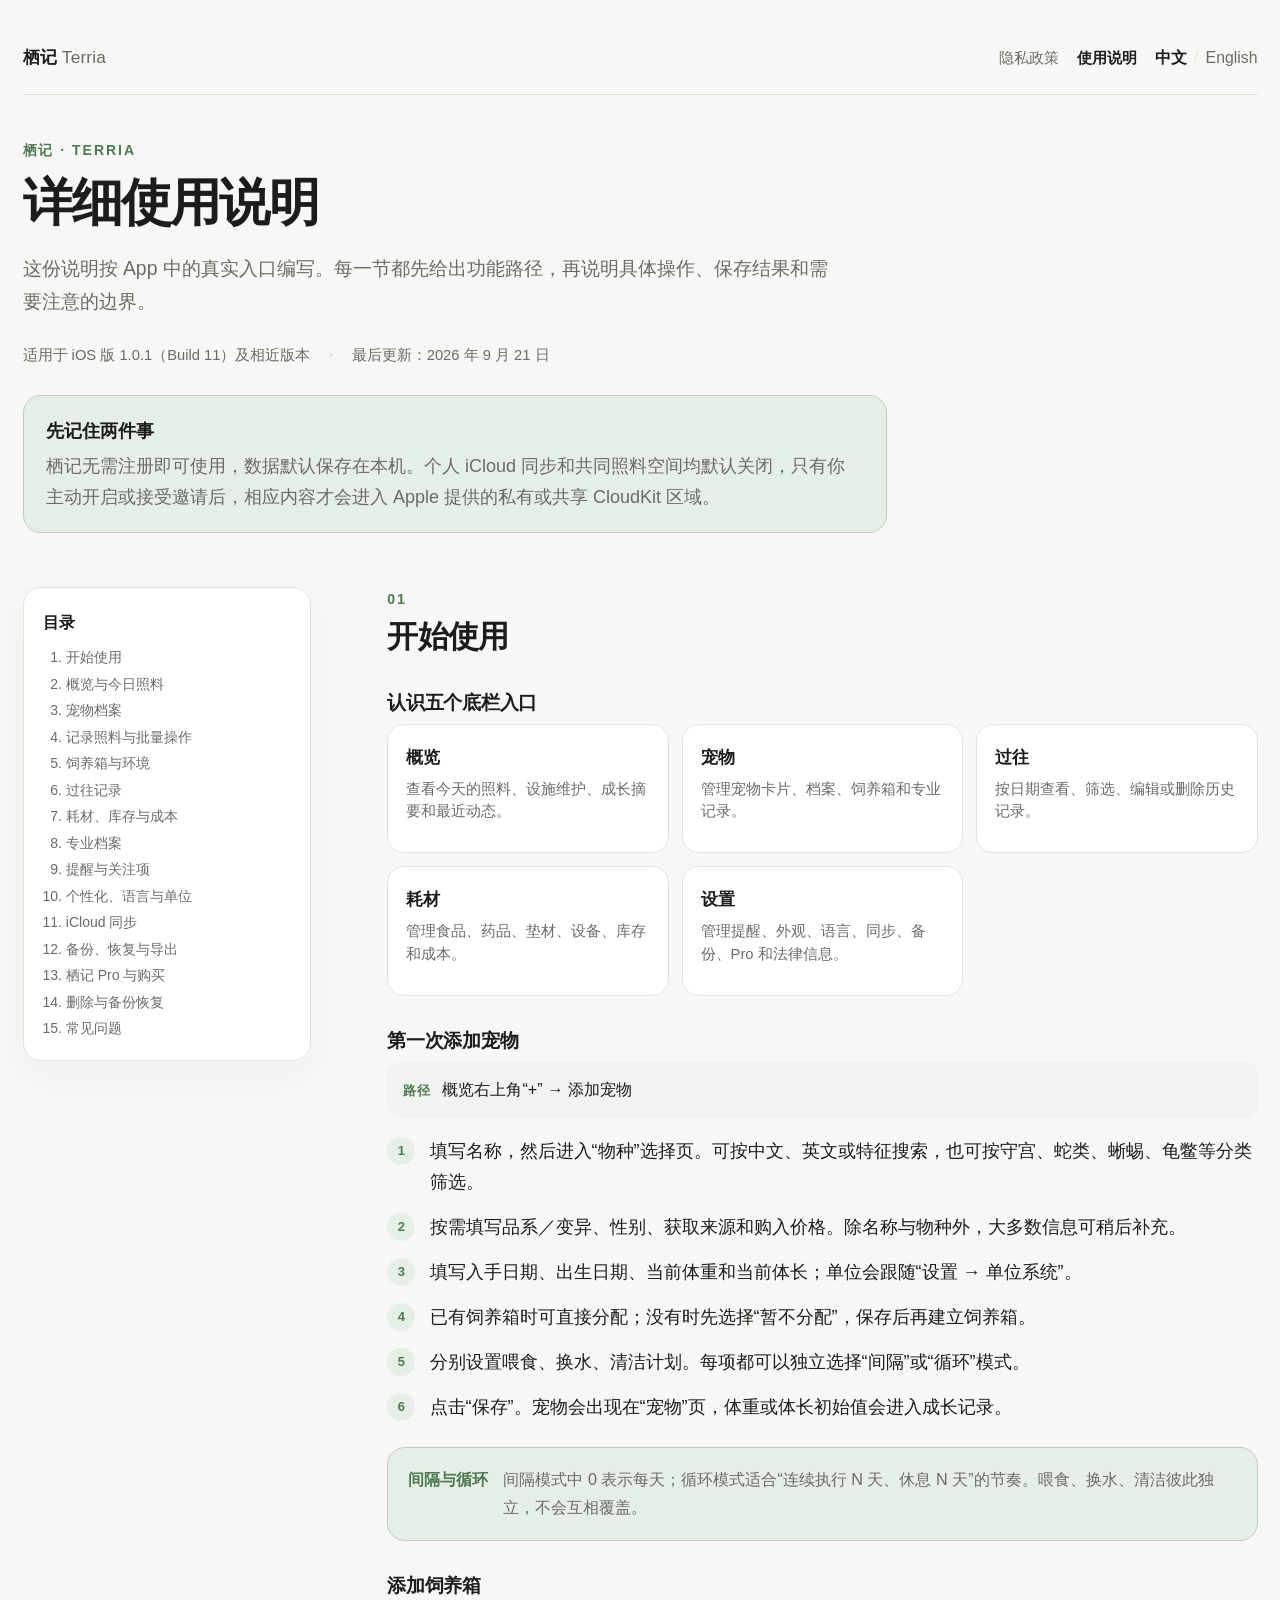
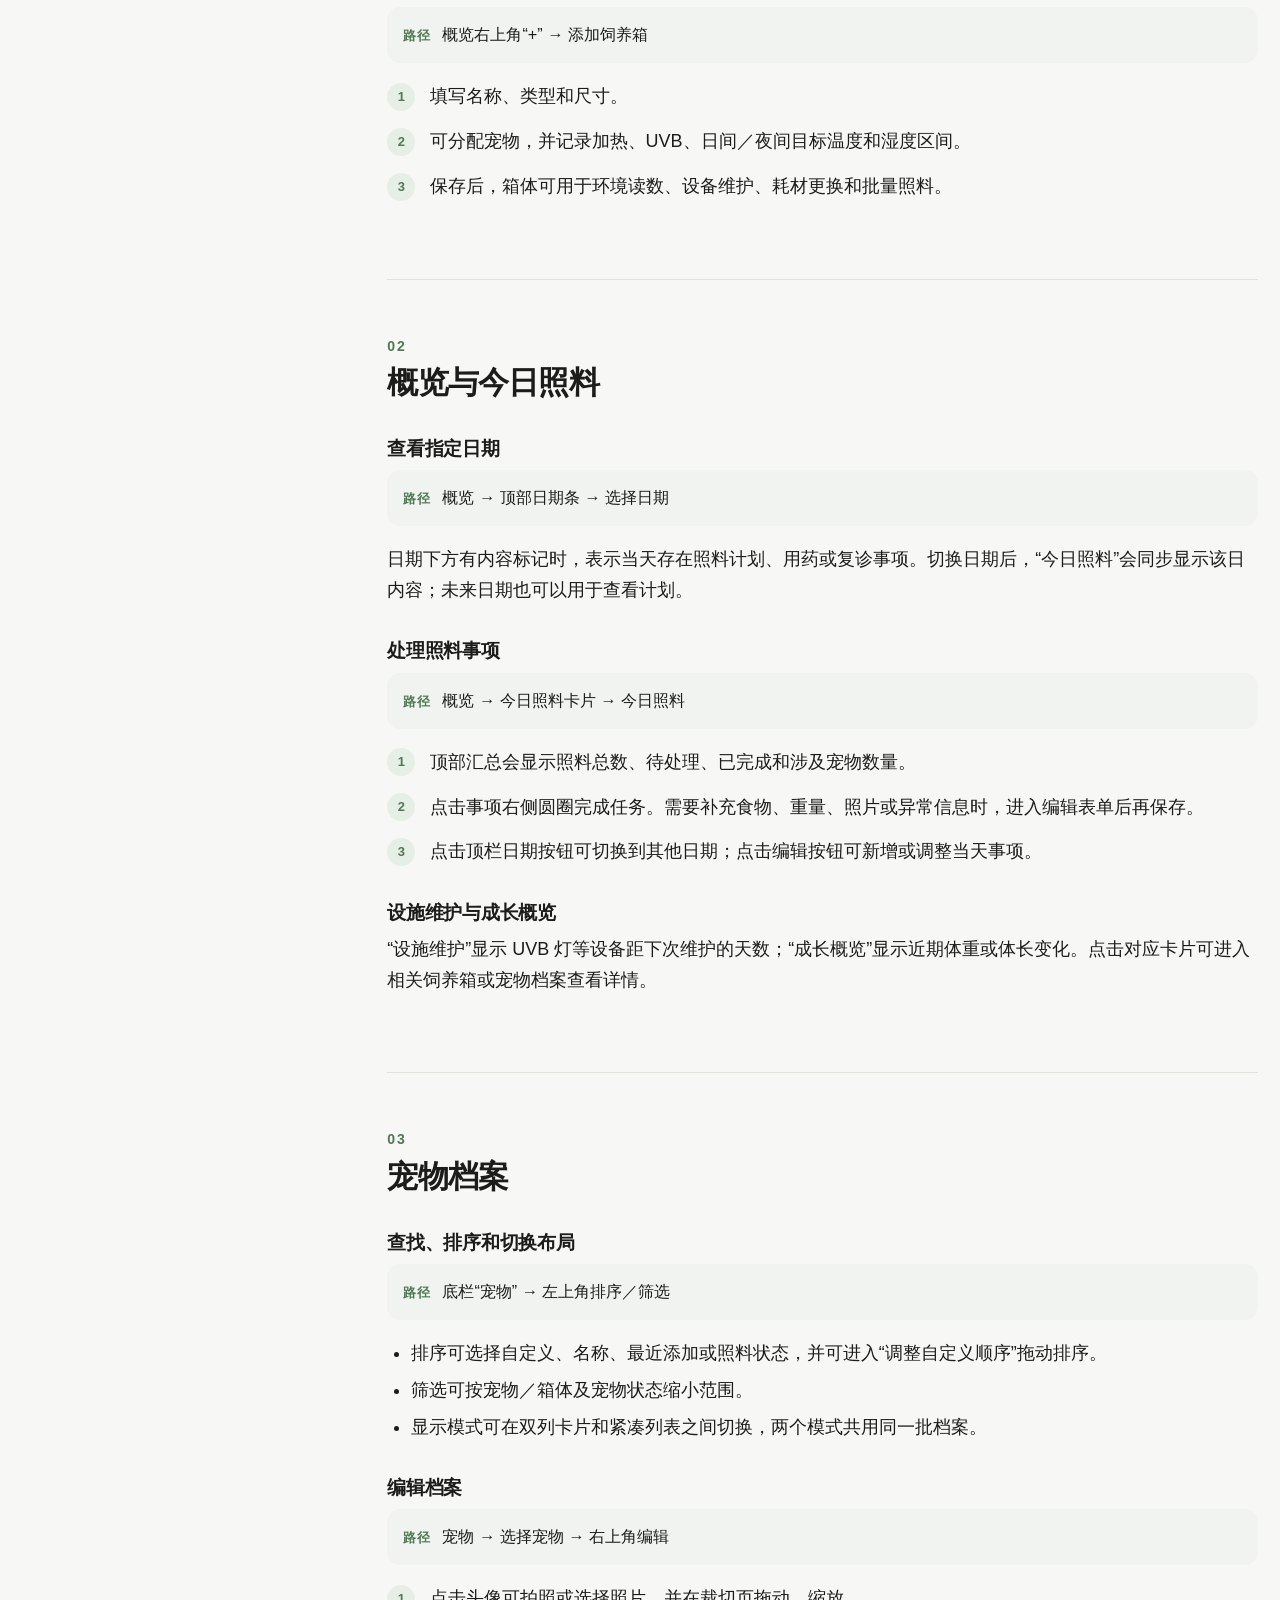
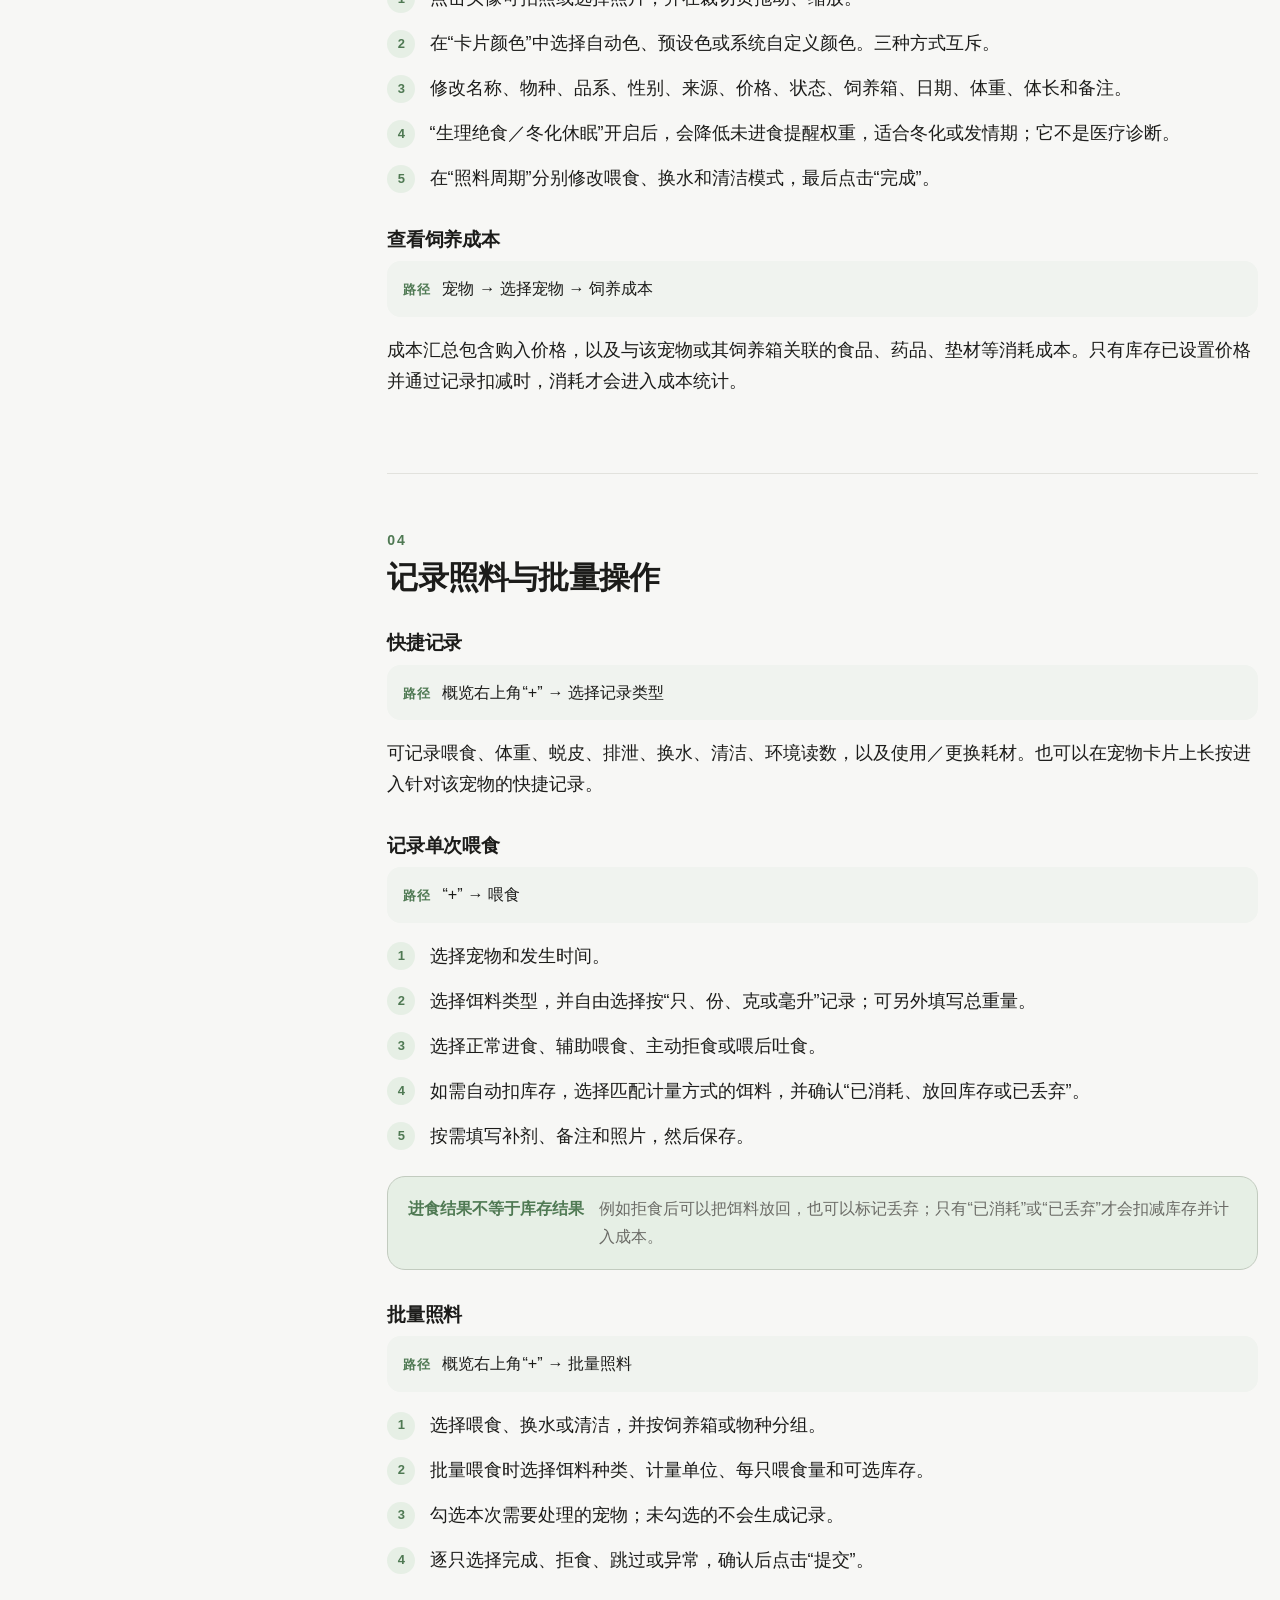
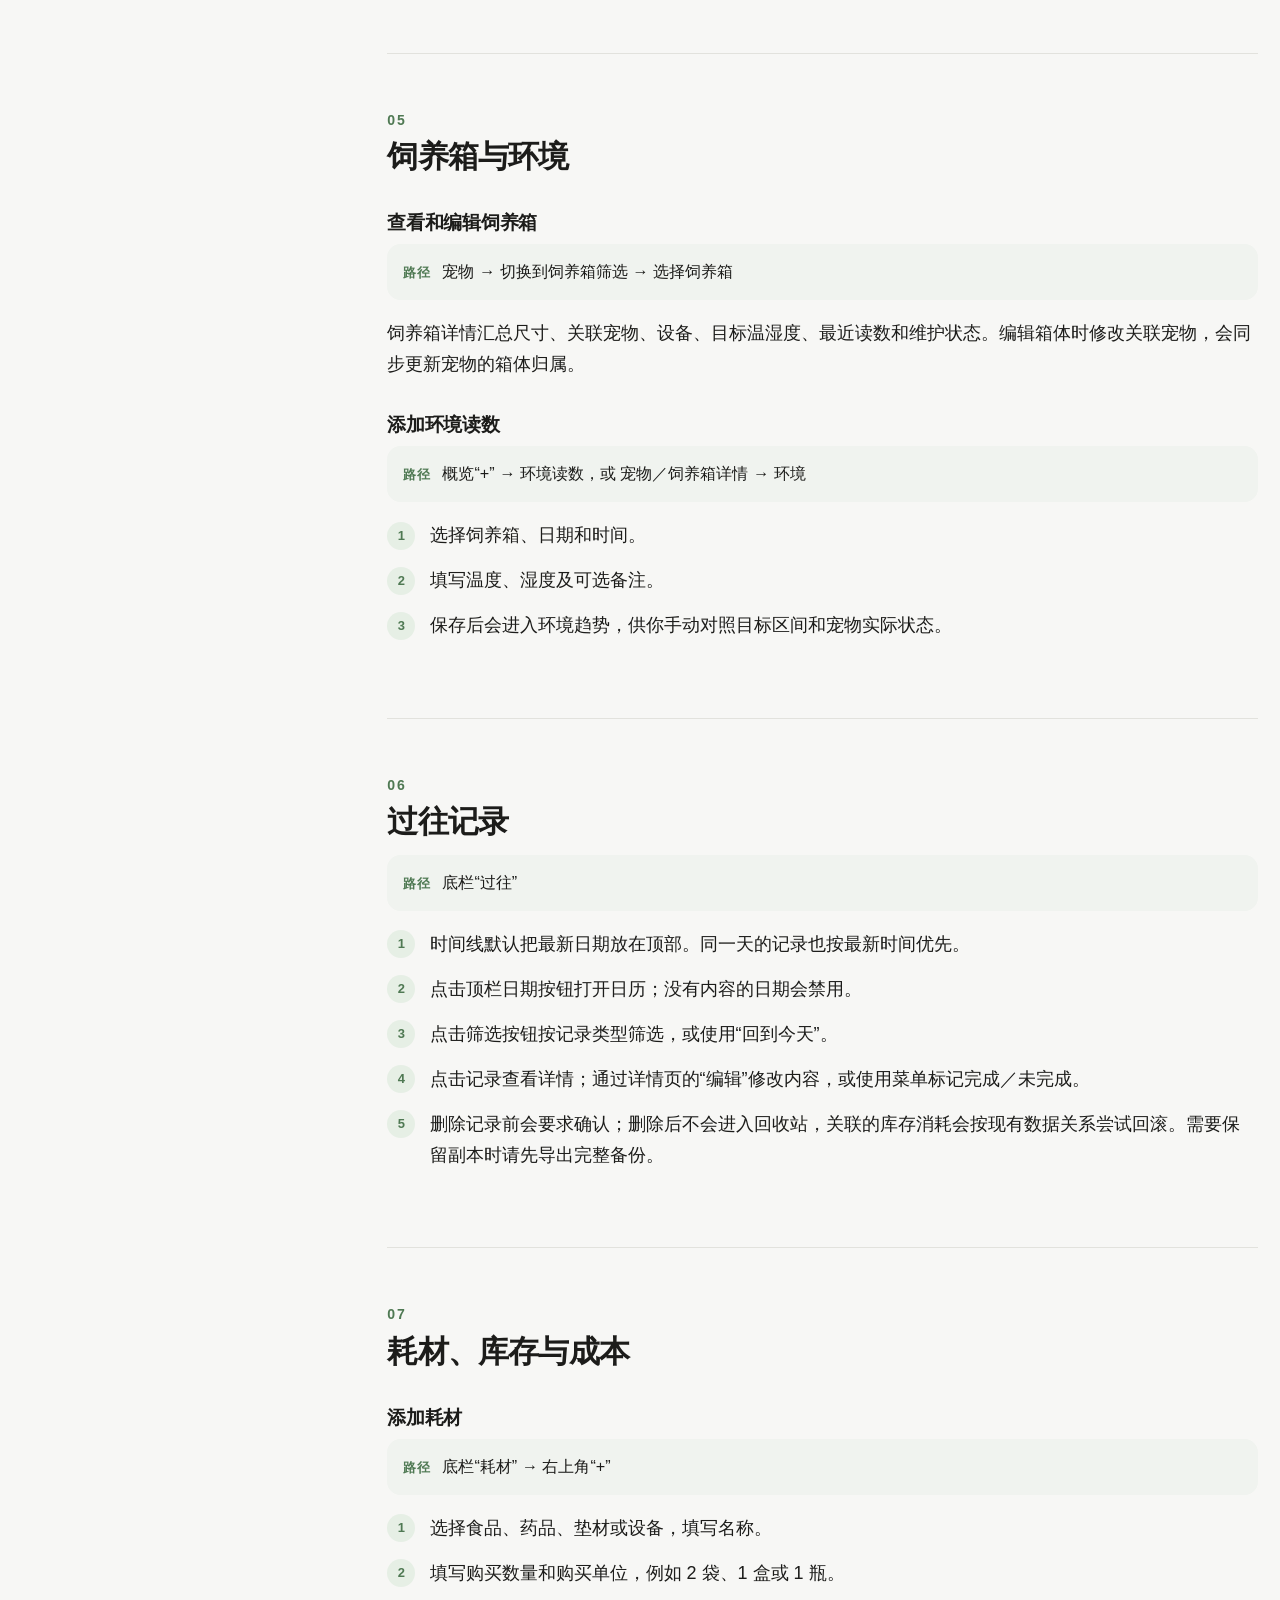
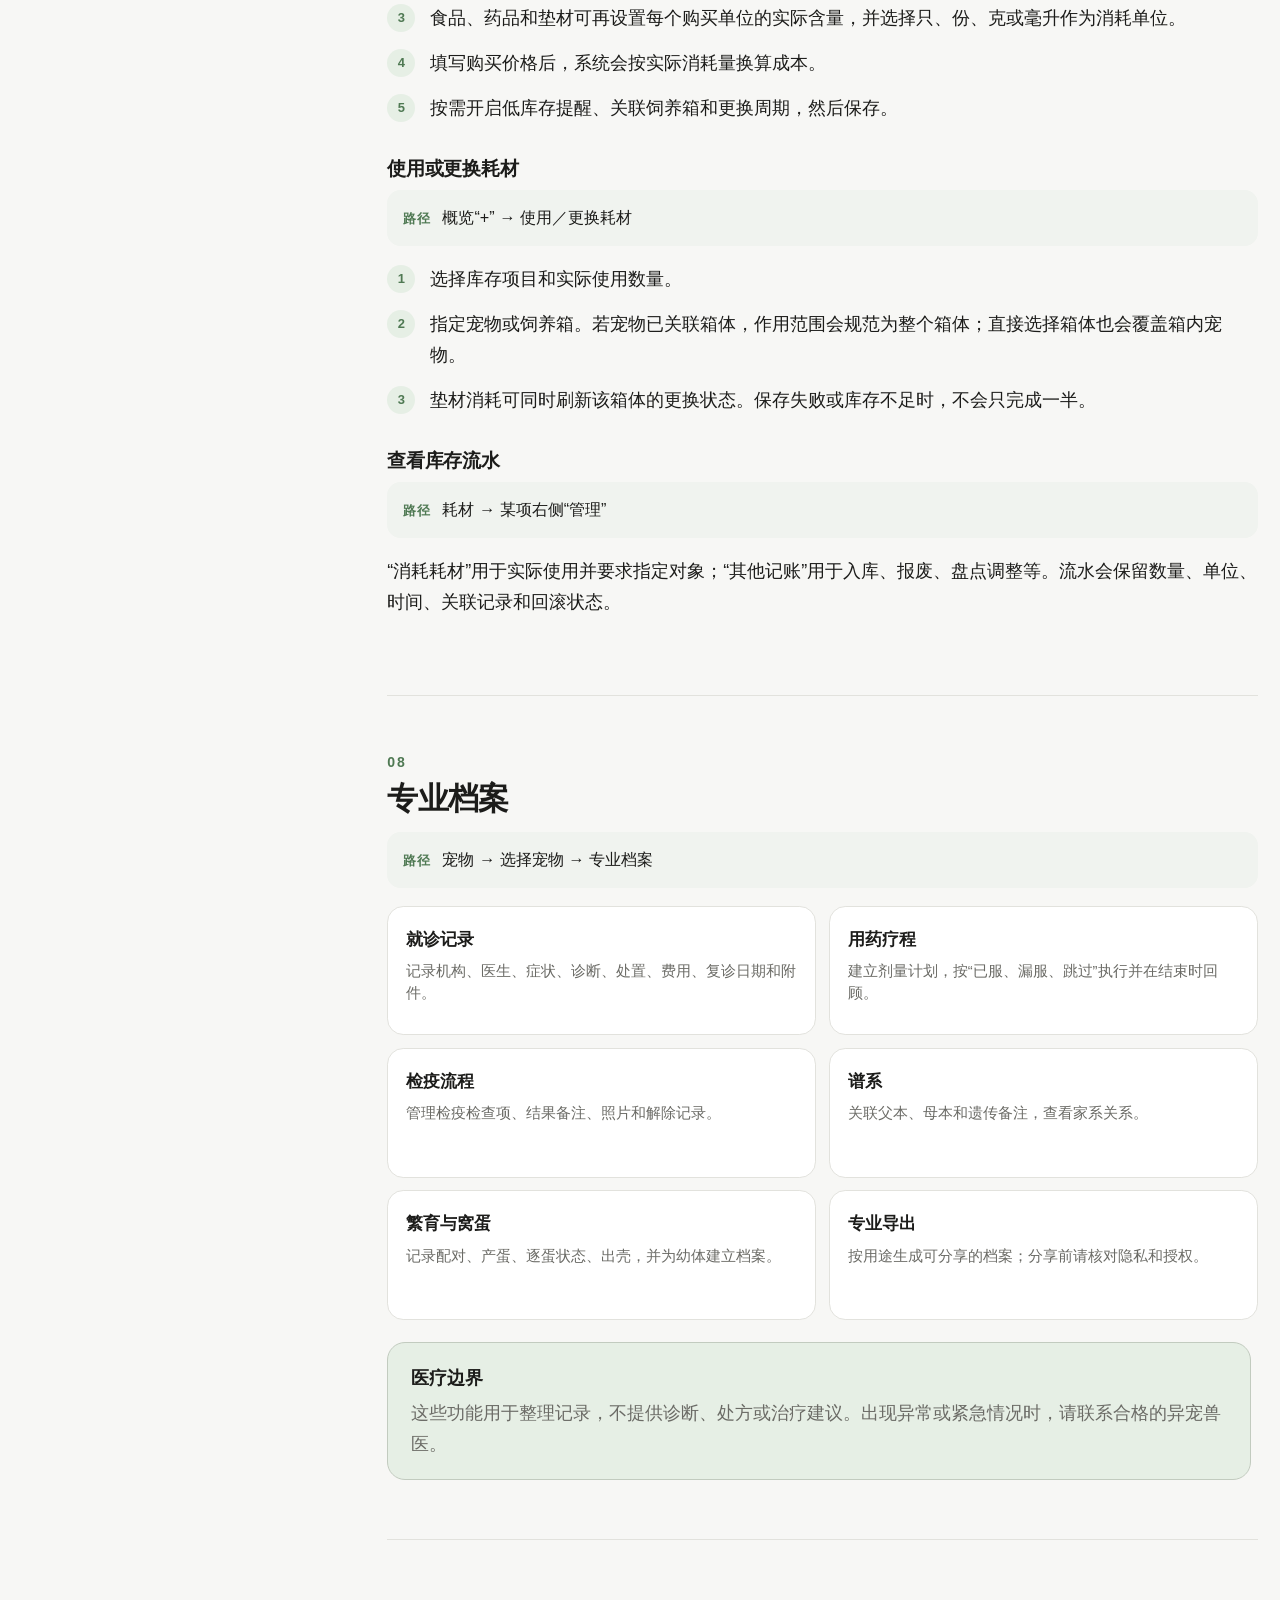
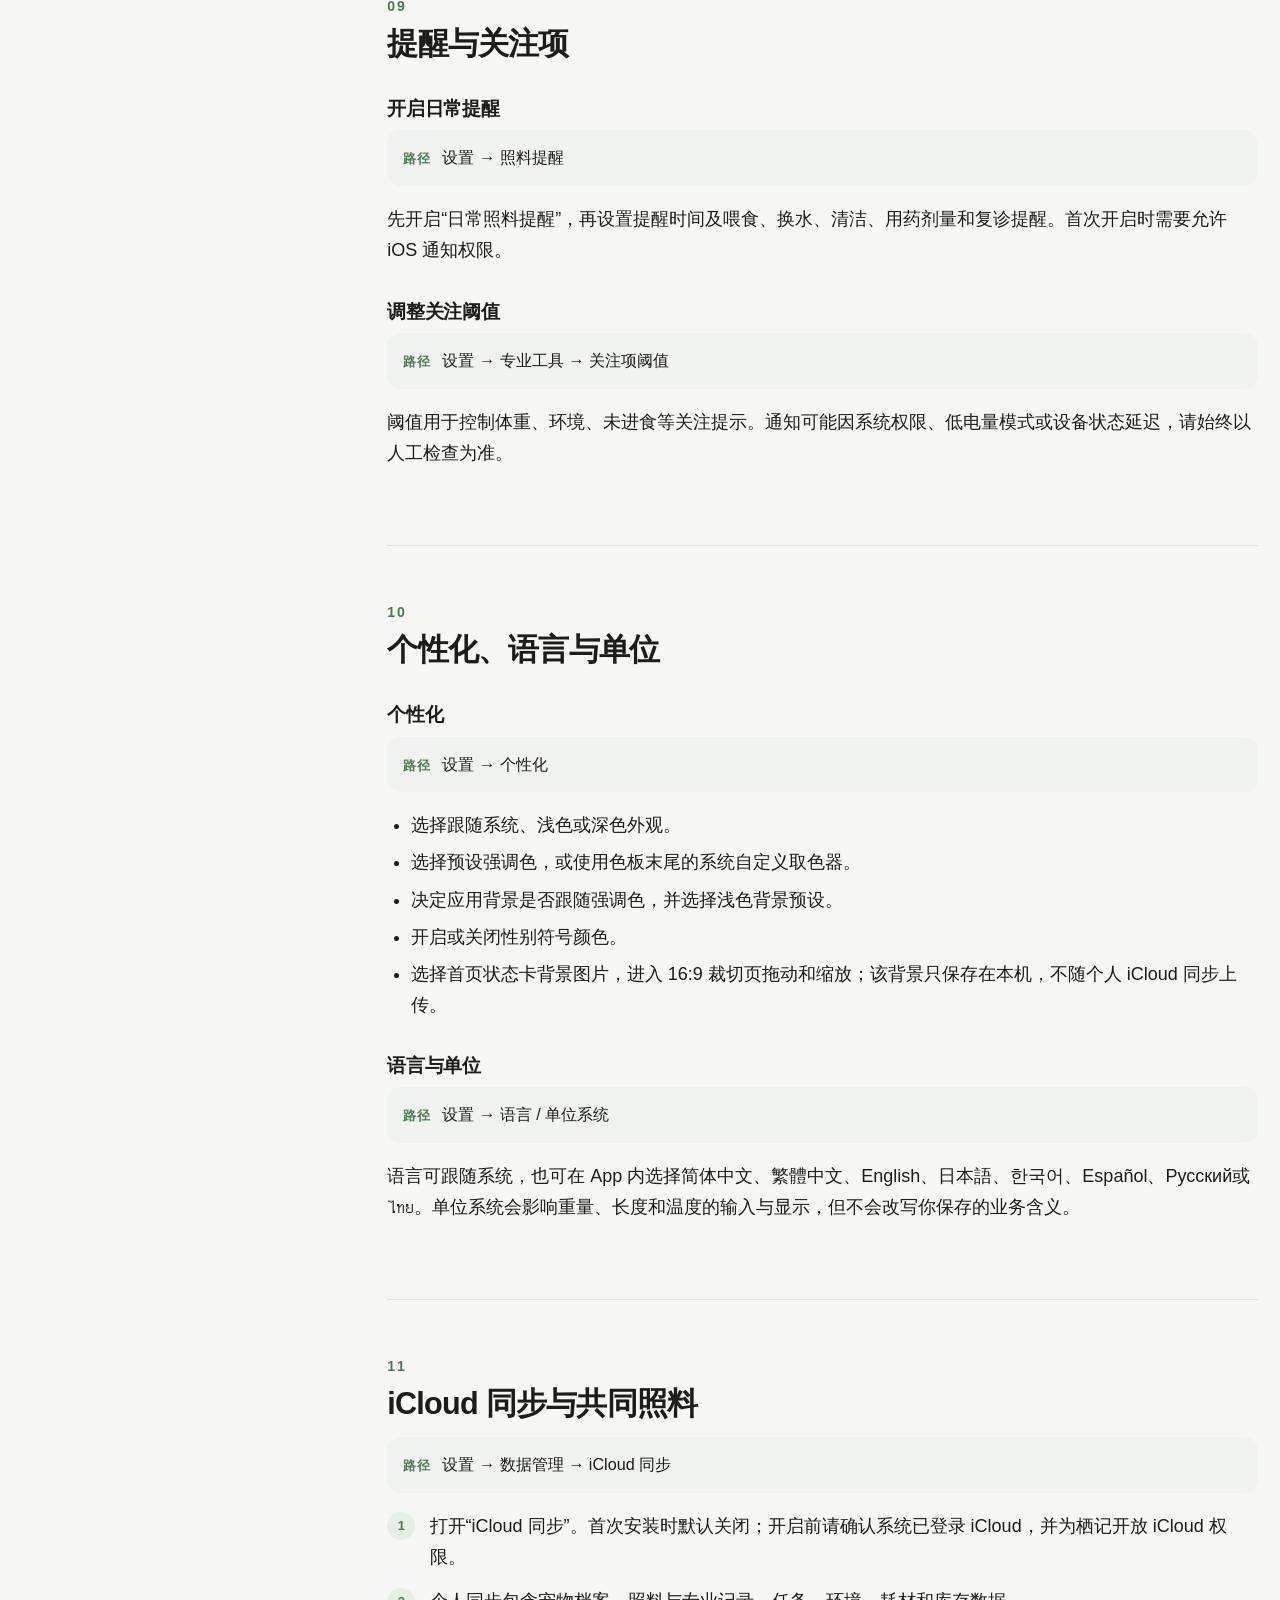
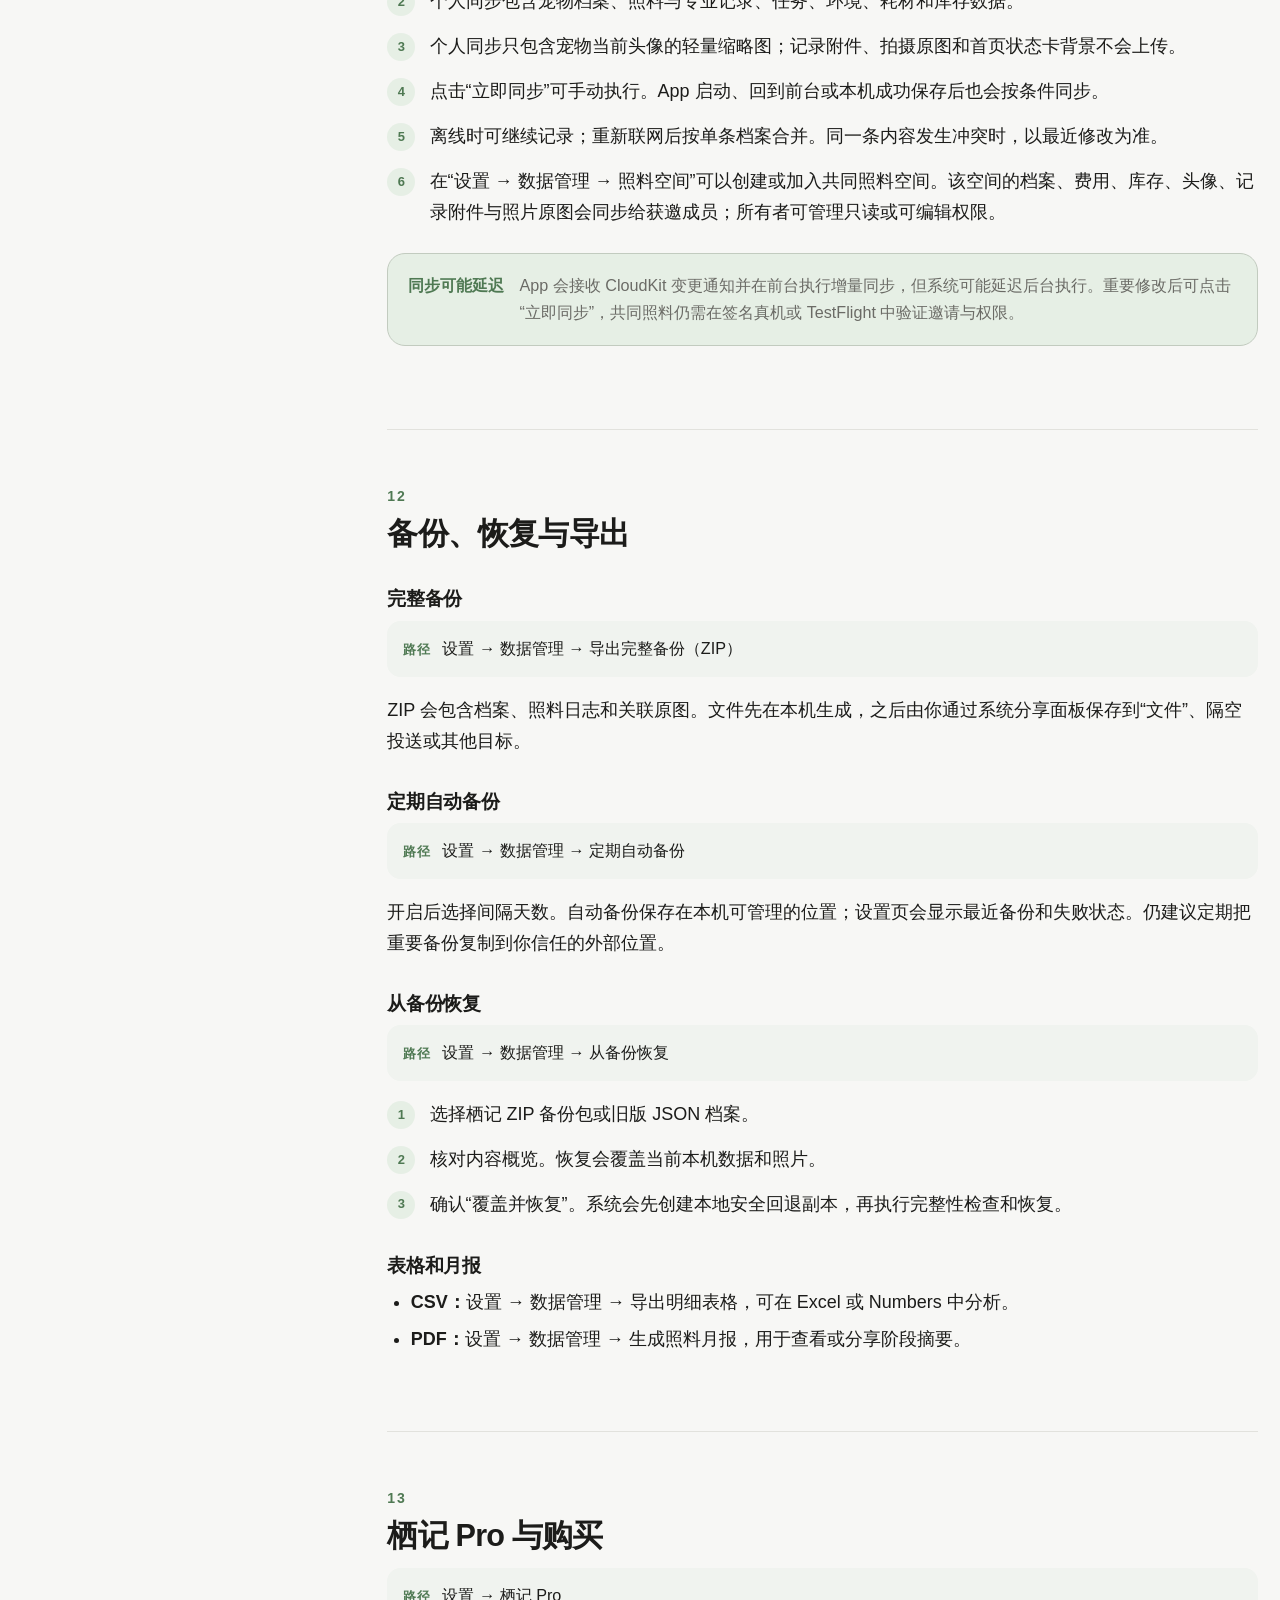
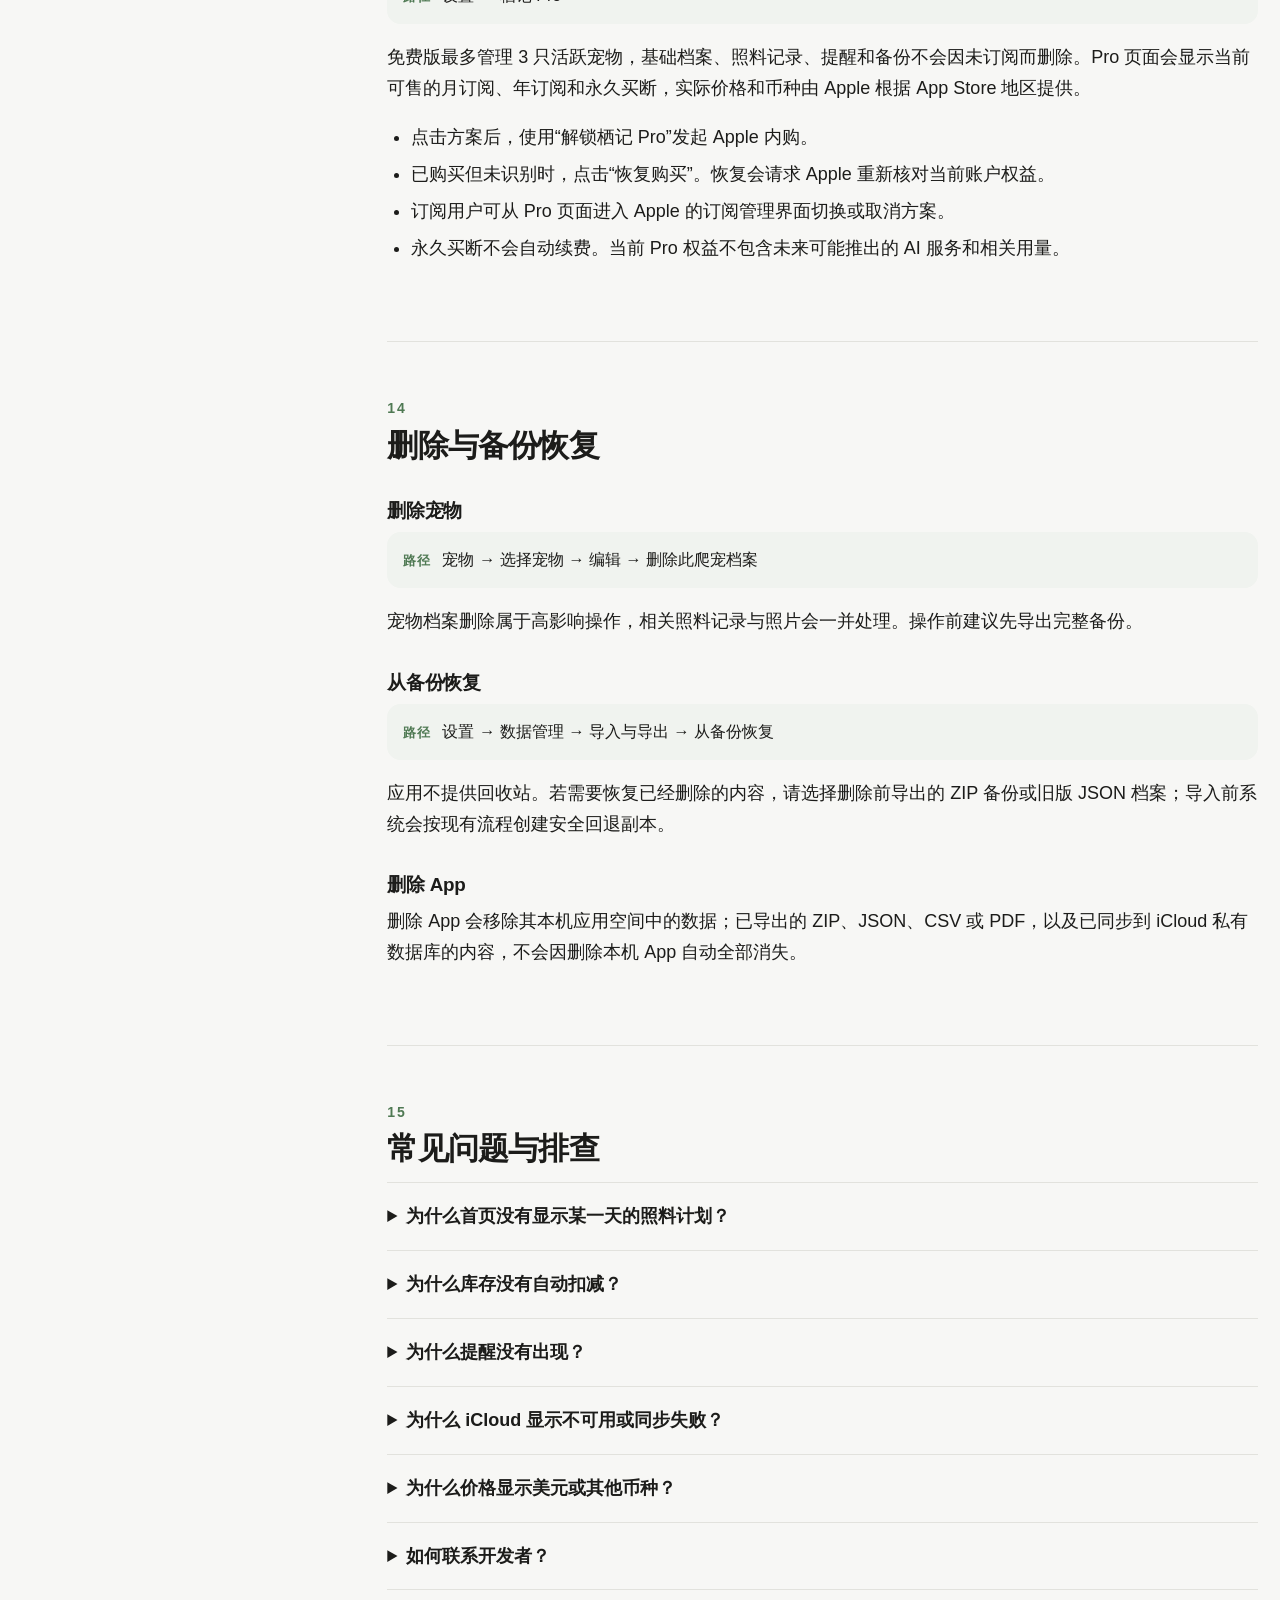
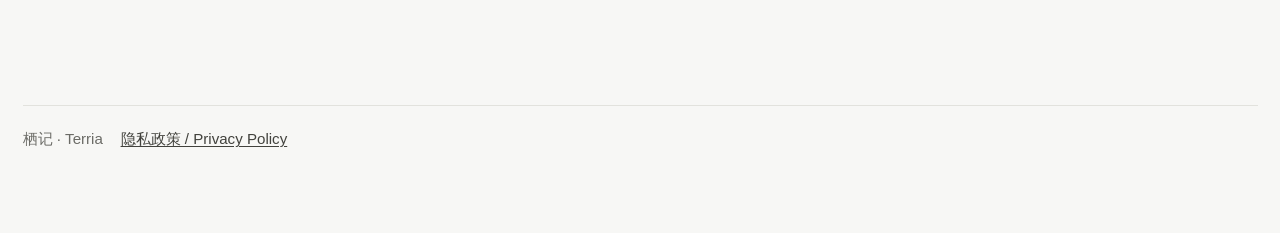
==== commit ef0c3131: "docs: update privacy policy for shared care" ====
--- a/guide.html
+++ b/guide.html
@@ -33,12 +33,12 @@
           <h1>详细使用说明</h1>
           <p class="manual-lead">这份说明按 App 中的真实入口编写。每一节都先给出功能路径，再说明具体操作、保存结果和需要注意的边界。</p>
           <div class="manual-meta">
-            <span>适用于 iOS 版 1.0.1（Build 9）及相近版本</span>
-            <span>最后更新：2026 年 9 月 19 日</span>
+            <span>适用于 iOS 版 1.0.1（Build 11）及相近版本</span>
+            <span>最后更新：2026 年 9 月 21 日</span>
           </div>
           <div class="notice-card">
             <strong>先记住两件事</strong>
-            <p>栖记无需注册即可使用，数据默认保存在本机。iCloud 同步默认关闭，只有你在设置中主动开启后，档案和记录才会进入当前 Apple 账户的 iCloud 私有数据库。</p>
+            <p>栖记无需注册即可使用，数据默认保存在本机。个人 iCloud 同步和共同照料空间均默认关闭，只有你主动开启或接受邀请后，相应内容才会进入 Apple 提供的私有或共享 CloudKit 区域。</p>
           </div>
         </header>
 
@@ -58,7 +58,7 @@
             <li><a href="#icloud-zh">iCloud 同步</a></li>
             <li><a href="#backup-zh">备份、恢复与导出</a></li>
             <li><a href="#pro-zh">栖记 Pro 与购买</a></li>
-            <li><a href="#delete-zh">删除与历史追溯</a></li>
+            <li><a href="#delete-zh">删除与备份恢复</a></li>
             <li><a href="#help-zh">常见问题</a></li>
           </ol>
         </nav>
@@ -181,12 +181,9 @@
           <ol class="steps">
             <li>选择饲养箱、日期和时间。</li>
             <li>填写温度、湿度及可选备注。</li>
-            <li>保存后会进入环境趋势；超出目标区间时可能生成环境异常。</li>
-          </ol>
-
-          <h3>处理环境异常</h3>
-          <p class="path"><span>路径</span>设置 → 环境异常处理</p>
-          <p>可根据最新读数刷新异常，查看进行中和历史异常。正常读数会按规则关闭对应异常；App 只提供记录和提示，不能代替现场检查设备与宠物状态。</p>
+            <li>保存后会进入环境趋势，供你手动对照目标区间和宠物实际状态。</li>
+          </ol>
+
         </section>
 
         <section id="history-zh" class="manual-section">
@@ -198,7 +195,7 @@
             <li>点击顶栏日期按钮打开日历；没有内容的日期会禁用。</li>
             <li>点击筛选按钮按记录类型筛选，或使用“回到今天”。</li>
             <li>点击记录查看详情；通过详情页的“编辑”修改内容，或使用菜单标记完成／未完成。</li>
-            <li>删除记录后，它会进入“设置 → 历史追溯与回收站”；关联的库存消耗会尝试回滚。</li>
+            <li>删除记录前会要求确认；删除后不会进入回收站，关联的库存消耗会按现有数据关系尝试回滚。需要保留副本时请先导出完整备份。</li>
           </ol>
         </section>
 
@@ -268,7 +265,7 @@
             <li>选择预设强调色，或使用色板末尾的系统自定义取色器。</li>
             <li>决定应用背景是否跟随强调色，并选择浅色背景预设。</li>
             <li>开启或关闭性别符号颜色。</li>
-            <li>选择首页状态卡背景图片，进入 16:9 裁切页拖动和缩放；图片只保存在本机，除非你主动把照片同步选项打开。</li>
+            <li>选择首页状态卡背景图片，进入 16:9 裁切页拖动和缩放；该背景只保存在本机，不随个人 iCloud 同步上传。</li>
           </ul>
 
           <h3>语言与单位</h3>
@@ -278,16 +275,17 @@
 
         <section id="icloud-zh" class="manual-section">
           <div class="section-number">11</div>
-          <h2>iCloud 同步</h2>
+          <h2>iCloud 同步与共同照料</h2>
           <p class="path"><span>路径</span>设置 → 数据管理 → iCloud 同步</p>
           <ol class="steps">
             <li>打开“iCloud 同步”。首次安装时默认关闭；开启前请确认系统已登录 iCloud，并为栖记开放 iCloud 权限。</li>
-            <li>主同步包含宠物、照料、任务、环境、医疗、检疫、繁育、耗材、审计和回收站数据。</li>
-            <li>照片同步是单独的开关，默认关闭。关闭它不会删除本机照片，也不会上传或下载照片。</li>
+            <li>个人同步包含宠物档案、照料与专业记录、任务、环境、耗材和库存数据。</li>
+            <li>个人同步只包含宠物当前头像的轻量缩略图；记录附件、拍摄原图和首页状态卡背景不会上传。</li>
             <li>点击“立即同步”可手动执行。App 启动、回到前台或本机成功保存后也会按条件同步。</li>
             <li>离线时可继续记录；重新联网后按单条档案合并。同一条内容发生冲突时，以最近修改为准。</li>
-          </ol>
-          <div class="tip"><b>不是实时协作</b><span>当前没有后台静默推送。另一台设备的修改通常会在本机下次进入前台或手动同步时获取。</span></div>
+            <li>在“设置 → 数据管理 → 照料空间”可以创建或加入共同照料空间。该空间的档案、费用、库存、头像、记录附件与照片原图会同步给获邀成员；所有者可管理只读或可编辑权限。</li>
+          </ol>
+          <div class="tip"><b>同步可能延迟</b><span>App 会接收 CloudKit 变更通知并在前台执行增量同步，但系统可能延迟后台执行。重要修改后可点击“立即同步”，共同照料仍需在签名真机或 TestFlight 中验证邀请与权限。</span></div>
         </section>
 
         <section id="backup-zh" class="manual-section">
@@ -331,14 +329,14 @@
 
         <section id="delete-zh" class="manual-section">
           <div class="section-number">14</div>
-          <h2>删除与历史追溯</h2>
+          <h2>删除与备份恢复</h2>
           <h3>删除宠物</h3>
           <p class="path"><span>路径</span>宠物 → 选择宠物 → 编辑 → 删除此爬宠档案</p>
           <p>宠物档案删除属于高影响操作，相关照料记录与照片会一并处理。操作前建议先导出完整备份。</p>
 
-          <h3>恢复误删记录</h3>
-          <p class="path"><span>路径</span>设置 → 流程与追溯 → 历史追溯与回收站</p>
-          <p>这里可以查看被删除的记录并按支持范围恢复。恢复记录时，相关库存与照片引用会按现有数据关系重新校验。</p>
+          <h3>从备份恢复</h3>
+          <p class="path"><span>路径</span>设置 → 数据管理 → 导入与导出 → 从备份恢复</p>
+          <p>应用不提供回收站。若需要恢复已经删除的内容，请选择删除前导出的 ZIP 备份或旧版 JSON 档案；导入前系统会按现有流程创建安全回退副本。</p>
 
           <h3>删除 App</h3>
           <p>删除 App 会移除其本机应用空间中的数据；已导出的 ZIP、JSON、CSV 或 PDF，以及已同步到 iCloud 私有数据库的内容，不会因删除本机 App 自动全部消失。</p>
@@ -380,12 +378,12 @@
           <h1>Detailed User Guide</h1>
           <p class="manual-lead">This guide follows the actual navigation in the app. Each section starts with a feature path, then explains the steps, saved result, and important limitations.</p>
           <div class="manual-meta">
-            <span>For iOS version 1.0.1 (Build 9) and nearby versions</span>
-            <span>Last updated: September 19, 2026</span>
+            <span>For iOS version 1.0.1 (Build 11) and nearby versions</span>
+            <span>Last updated: September 21, 2026</span>
           </div>
           <div class="notice-card">
             <strong>Two things to know first</strong>
-            <p>You can use Terria without an account. Data stays on the device by default. iCloud Sync is off by default; records enter the private iCloud database of the current Apple Account only after you enable it.</p>
+            <p>You can use Terria without an account. Data stays on the device by default. Personal iCloud Sync and Shared Care spaces are off by default; content enters Apple private or shared CloudKit zones only after you opt in or accept an invitation.</p>
           </div>
         </header>
 
@@ -405,7 +403,7 @@
             <li><a href="#icloud-en">iCloud Sync</a></li>
             <li><a href="#backup-en">Backup, restore, and export</a></li>
             <li><a href="#pro-en">Terria Pro and purchases</a></li>
-            <li><a href="#delete-en">Deletion and recovery</a></li>
+            <li><a href="#delete-en">Deletion and backup recovery</a></li>
             <li><a href="#help-en">Troubleshooting</a></li>
           </ol>
         </nav>
@@ -519,11 +517,8 @@
           <ol class="steps">
             <li>Select enclosure, date, and time.</li>
             <li>Enter temperature, humidity, and optional notes.</li>
-            <li>Save to update trends. Out-of-range values may create an incident.</li>
-          </ol>
-          <h3>Environment incidents</h3>
-          <p class="path"><span>Path</span>Settings → Environment Incidents</p>
-          <p>Refresh incidents from readings and inspect open or historical items. A normal reading may close the matching incident. Always inspect the actual enclosure and animal.</p>
+            <li>Save to update trends, then compare readings with your target range and the animal’s actual condition.</li>
+          </ol>
         </section>
 
         <section id="history-en" class="manual-section">
@@ -535,7 +530,7 @@
             <li>Use the date button; dates without content are disabled.</li>
             <li>Use Filter or Return to Today.</li>
             <li>Open a record for details and editing, or mark it complete/incomplete from its menu.</li>
-            <li>Deleted records move to Settings → Audit Trail & Trash. Linked inventory is restored when possible.</li>
+            <li>Terria asks for confirmation before deleting a record. Deleted records do not move to a trash folder; linked inventory is restored when possible. Export a complete backup first if you need a recoverable copy.</li>
           </ol>
         </section>
 
@@ -599,7 +594,7 @@
             <li>Choose a preset accent or use the system color picker at the end of the palette.</li>
             <li>Control accent-tinted backgrounds and light background presets.</li>
             <li>Turn colored sex symbols on or off.</li>
-            <li>Choose and crop a 16:9 home status-card image. It remains local unless photo sync is enabled.</li>
+            <li>Choose and crop a 16:9 home status-card image. This background remains local and is not uploaded by personal iCloud Sync.</li>
           </ul>
           <h3>Language and units</h3>
           <p class="path"><span>Path</span>Settings → Language / Unit System</p>
@@ -608,16 +603,17 @@
 
         <section id="icloud-en" class="manual-section">
           <div class="section-number">11</div>
-          <h2>iCloud Sync</h2>
+          <h2>iCloud Sync and Shared Care</h2>
           <p class="path"><span>Path</span>Settings → Data Management → iCloud Sync</p>
           <ol class="steps">
             <li>Enable iCloud Sync. It is off on a new install; sign in to iCloud and allow Terria access first.</li>
-            <li>Main sync covers pets, care, tasks, environment, medical, quarantine, breeding, inventory, audit, and trash data.</li>
-            <li>Photo Sync is separate and off by default. Turning it off neither deletes local photos nor uploads/downloads them.</li>
+            <li>Personal sync covers pet profiles, care and professional records, tasks, environment, supplies, and inventory data.</li>
+            <li>Personal sync includes only a lightweight thumbnail of each pet’s current avatar. Record attachments, captured originals, and home status-card backgrounds are not uploaded.</li>
             <li>Tap Sync Now, or let Terria sync when launched, foregrounded, or after a successful local save.</li>
             <li>Work offline normally. On reconnect, items merge individually; the latest modification wins for the same item.</li>
-          </ol>
-          <div class="tip"><b>Not real-time collaboration</b><span>There is no background silent push. Changes from another device are normally fetched the next time Terria enters the foreground or you tap Sync Now.</span></div>
+            <li>Under Settings → Data Management → Care Spaces, you can create or join a Shared Care space. Profiles, costs, inventory, avatars, record attachments, and original photos in that space sync to invited members; owners manage read-only or editing permission.</li>
+          </ol>
+          <div class="tip"><b>Sync may be delayed</b><span>Terria receives CloudKit change notifications and performs incremental foreground sync, but iOS may delay background execution. Use Sync Now after important changes, and verify Shared Care invitations and permissions on signed devices or TestFlight.</span></div>
         </section>
 
         <section id="backup-en" class="manual-section">
@@ -658,13 +654,13 @@
 
         <section id="delete-en" class="manual-section">
           <div class="section-number">14</div>
-          <h2>Deletion and recovery</h2>
+          <h2>Deletion and backup recovery</h2>
           <h3>Delete a pet</h3>
           <p class="path"><span>Path</span>Pets → choose a pet → Edit → Delete This Pet Profile</p>
           <p>This is a high-impact action that also handles related care and photos. Export a complete backup first.</p>
-          <h3>Recover a deleted record</h3>
-          <p class="path"><span>Path</span>Settings → Workflow & Audit → Audit Trail & Trash</p>
-          <p>Review deleted records and restore supported items. Terria revalidates inventory and photo relationships during recovery.</p>
+          <h3>Restore from a backup</h3>
+          <p class="path"><span>Path</span>Settings → Data Management → Import & Export → Restore from Backup</p>
+          <p>Terria does not provide a trash folder. To recover deleted content, select a ZIP backup exported before deletion or a legacy JSON archive. Terria creates a safety rollback copy before importing.</p>
           <h3>Delete the app</h3>
           <p>Deleting Terria removes its local app-space data. Exported files and content in the private iCloud database do not necessarily disappear with the local app.</p>
         </section>
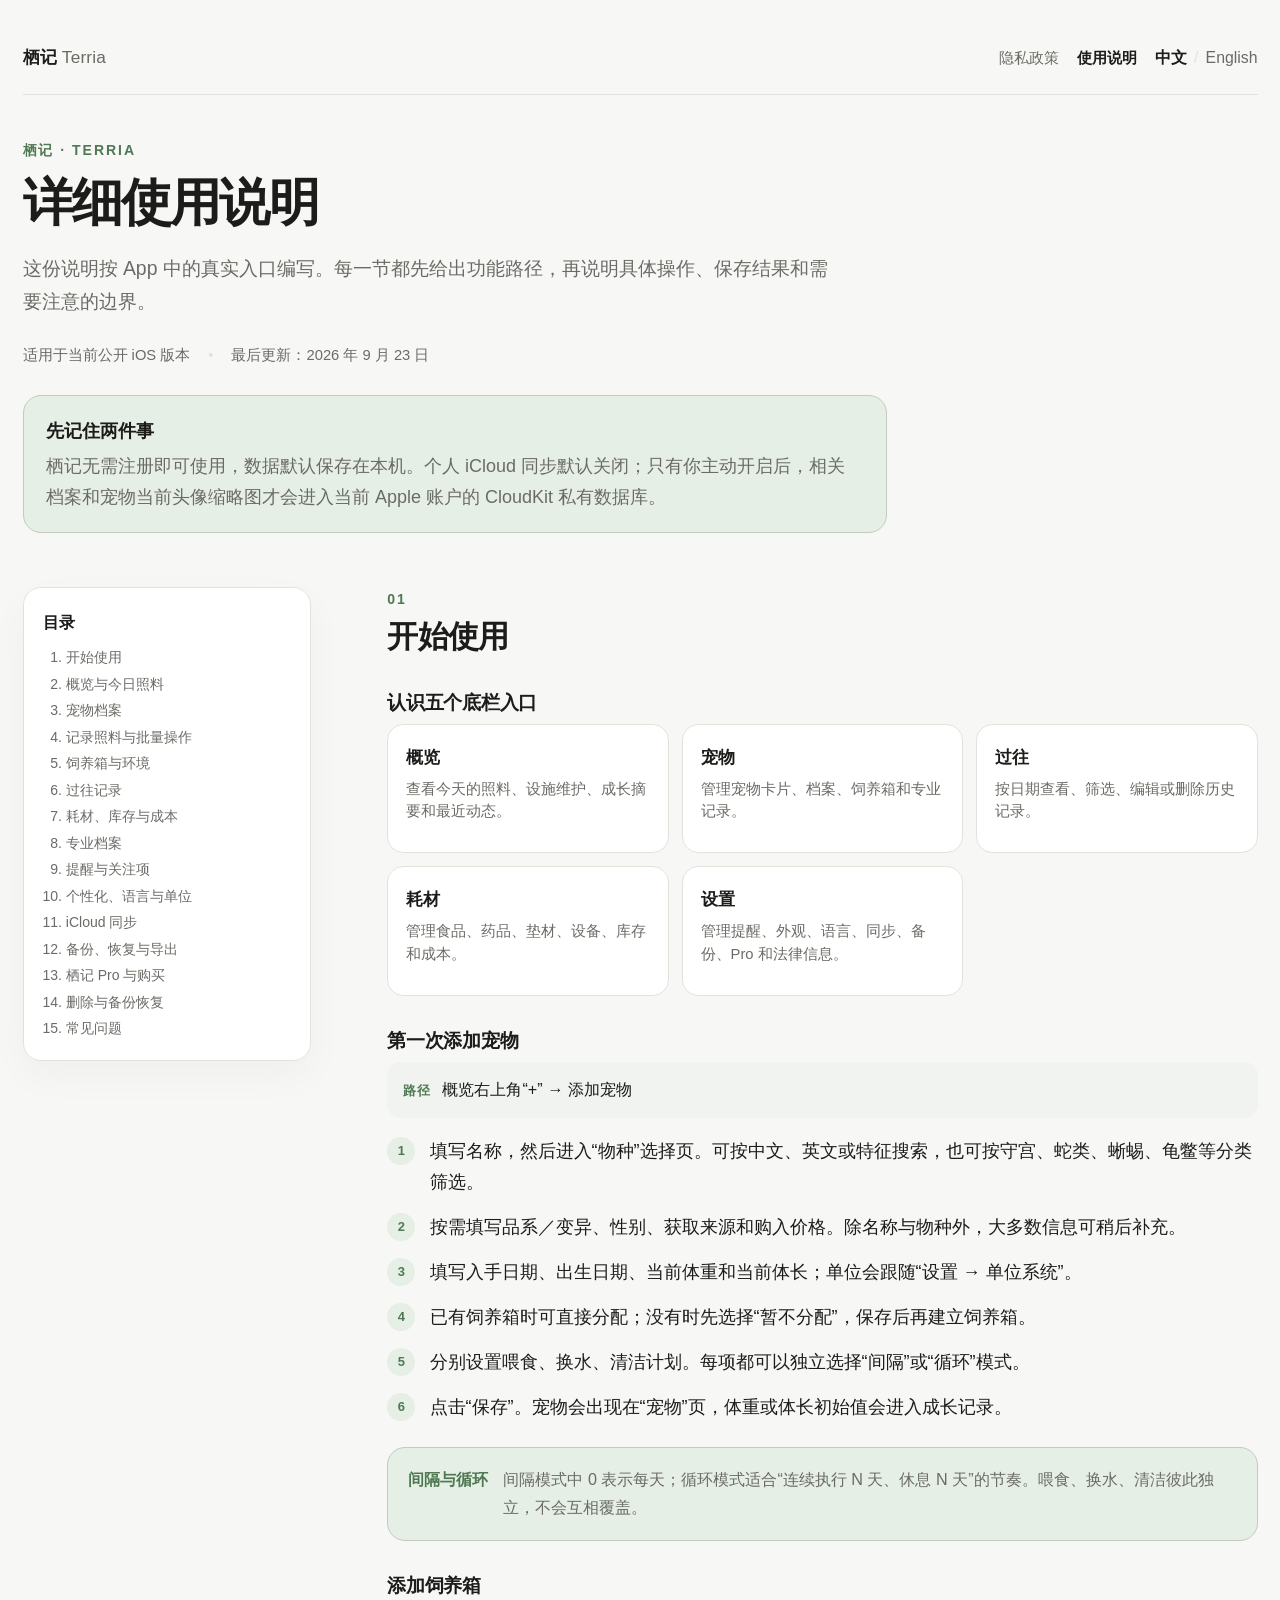
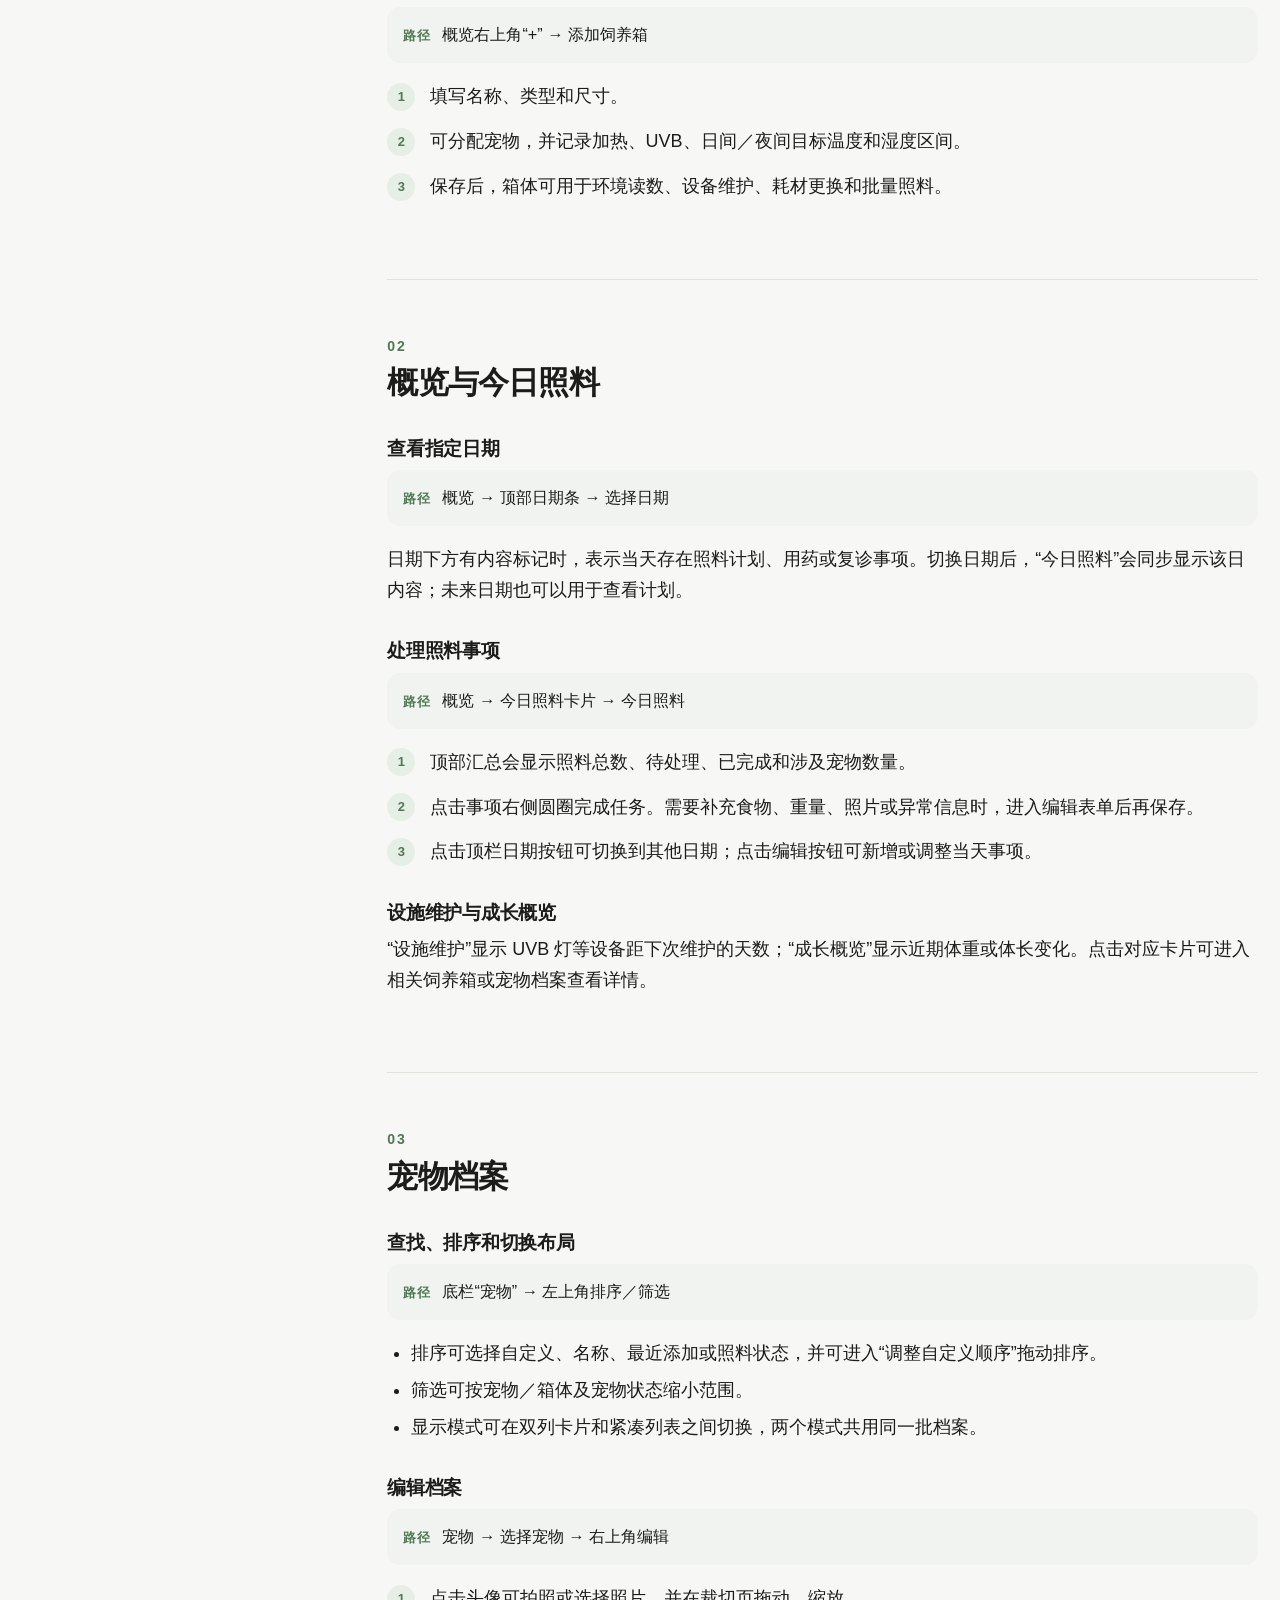
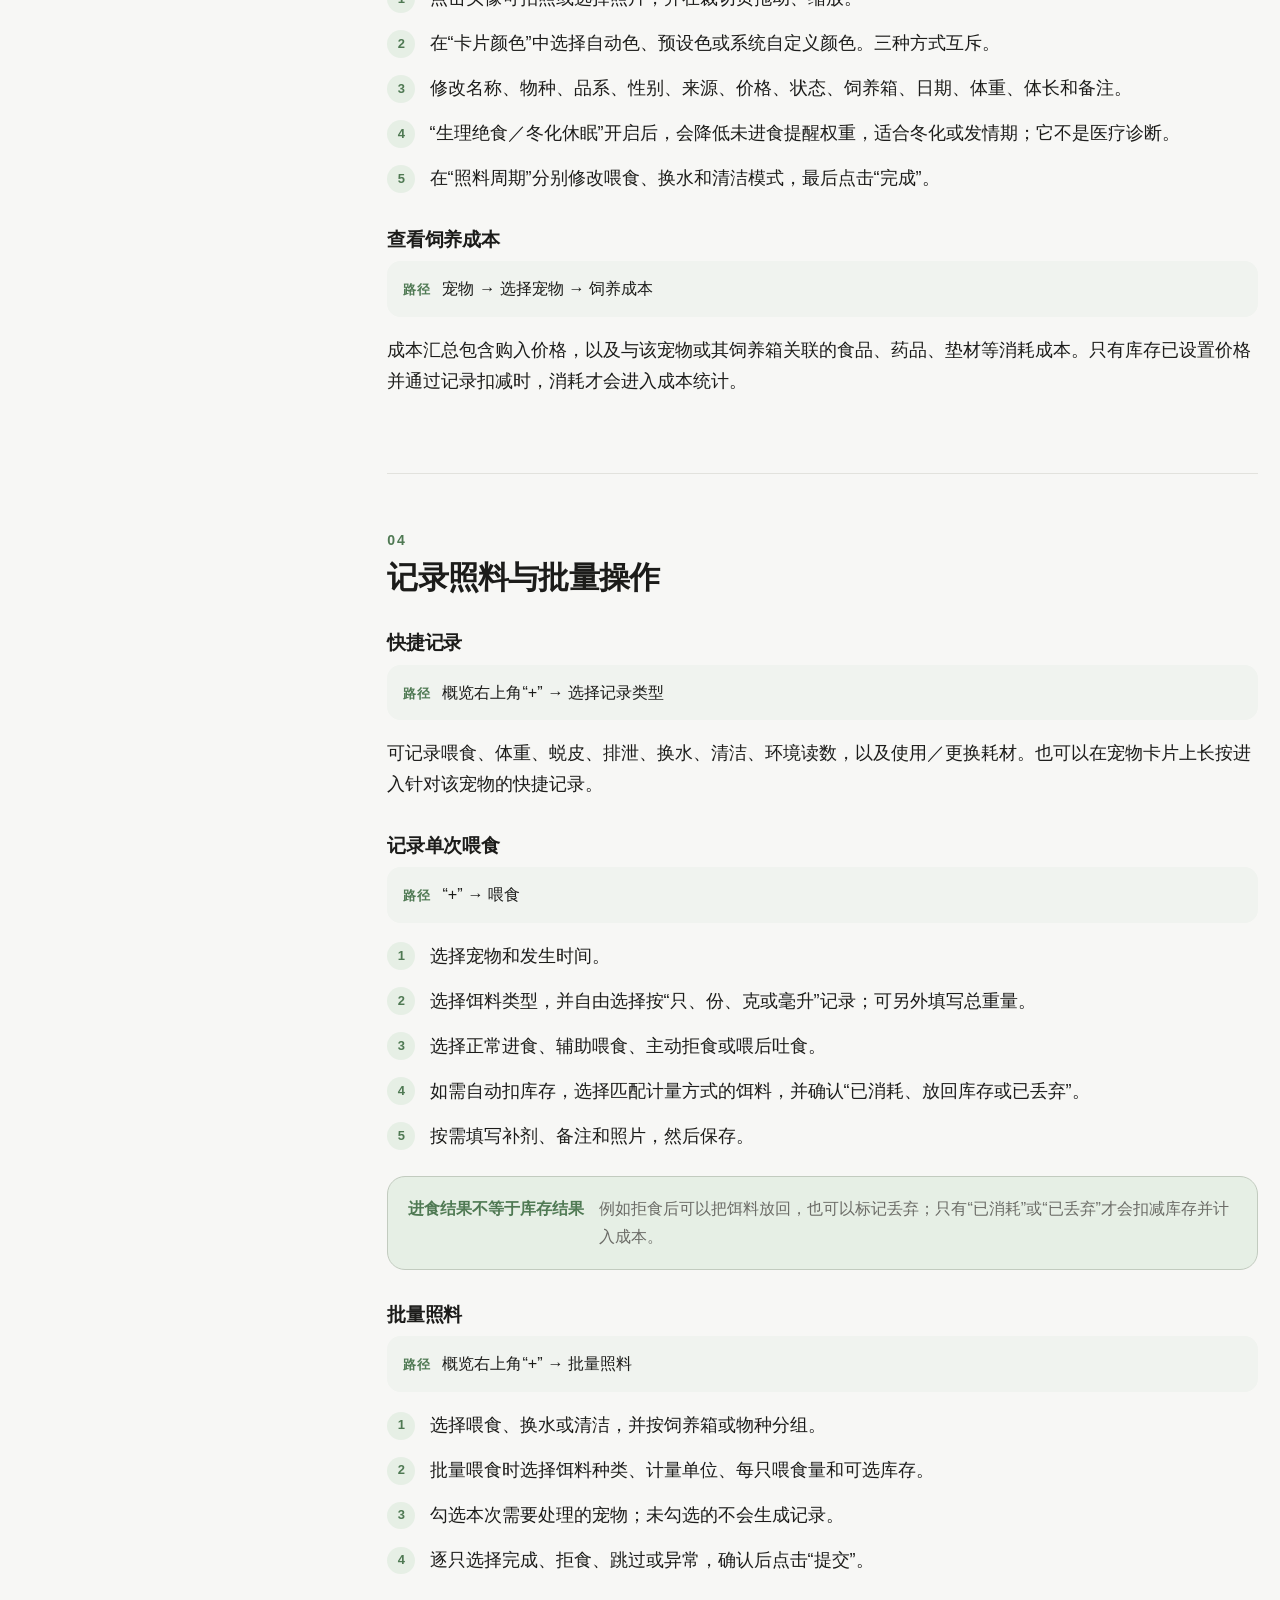
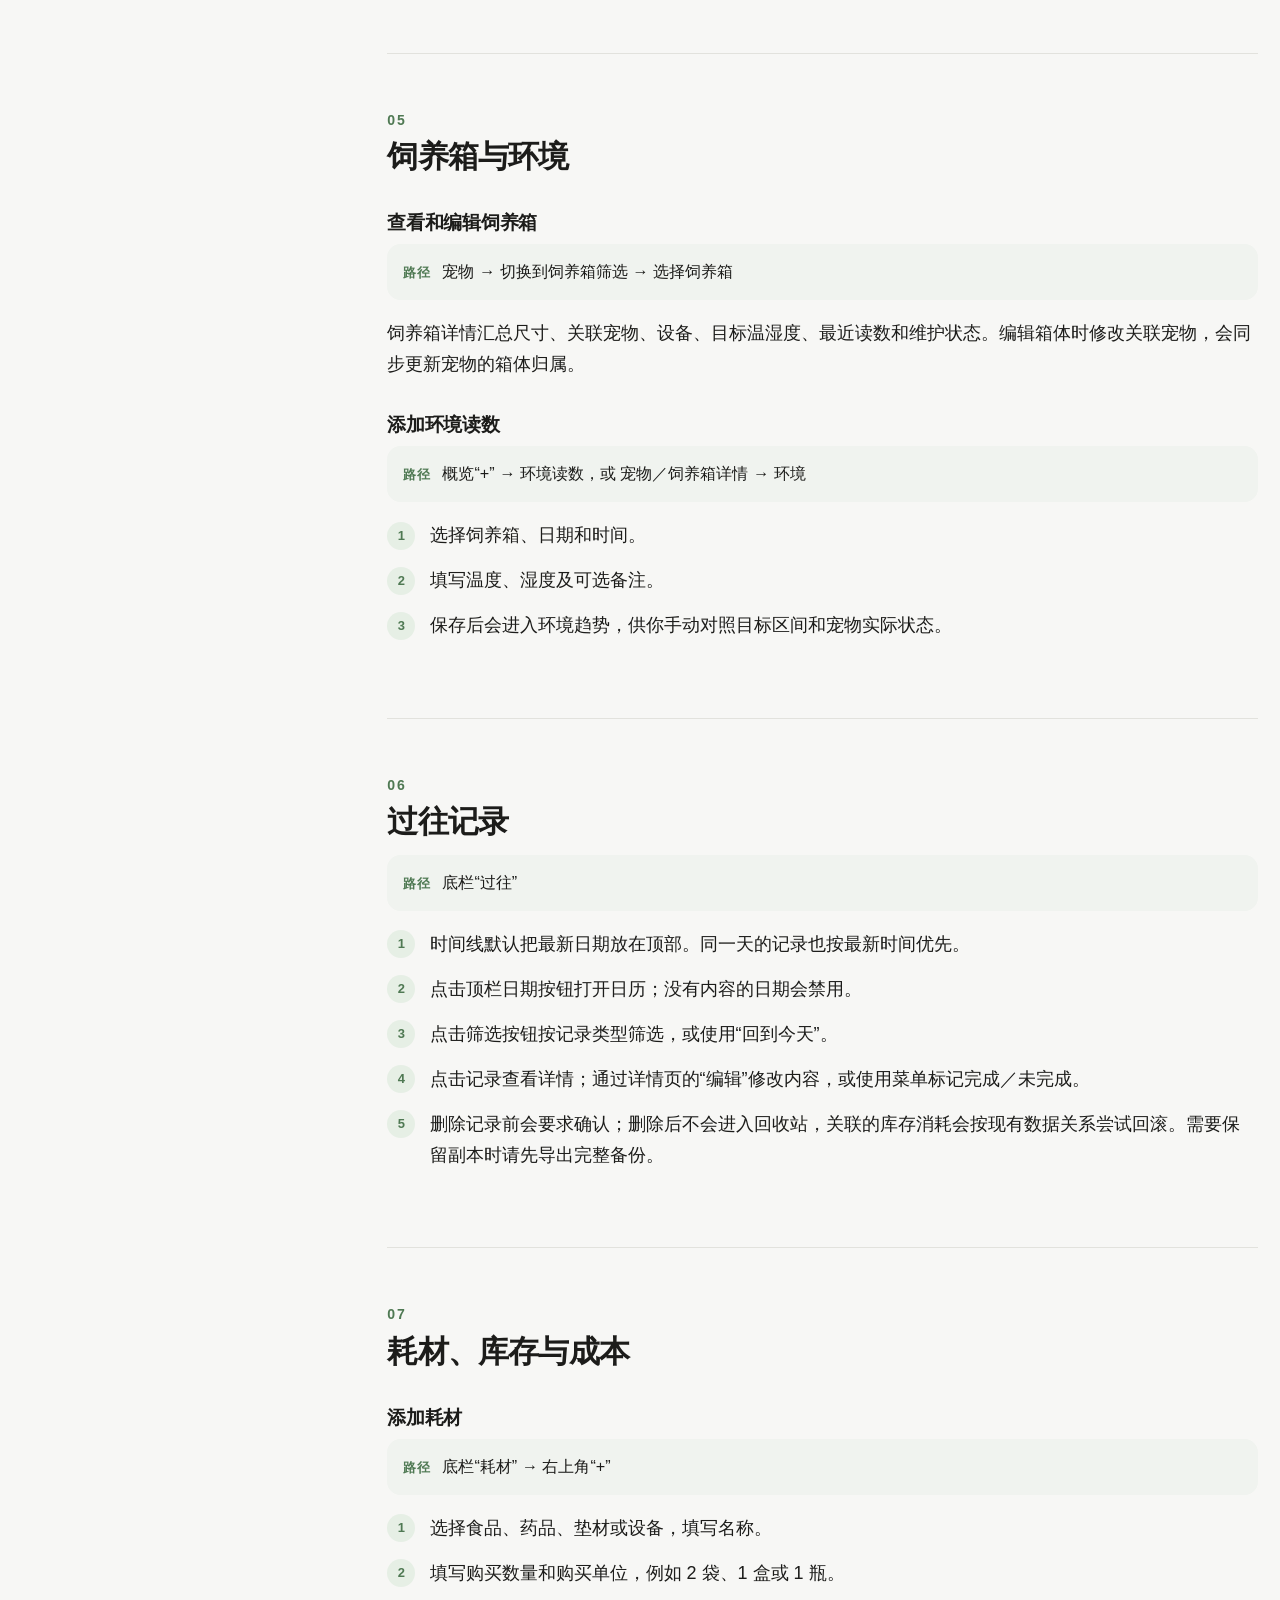
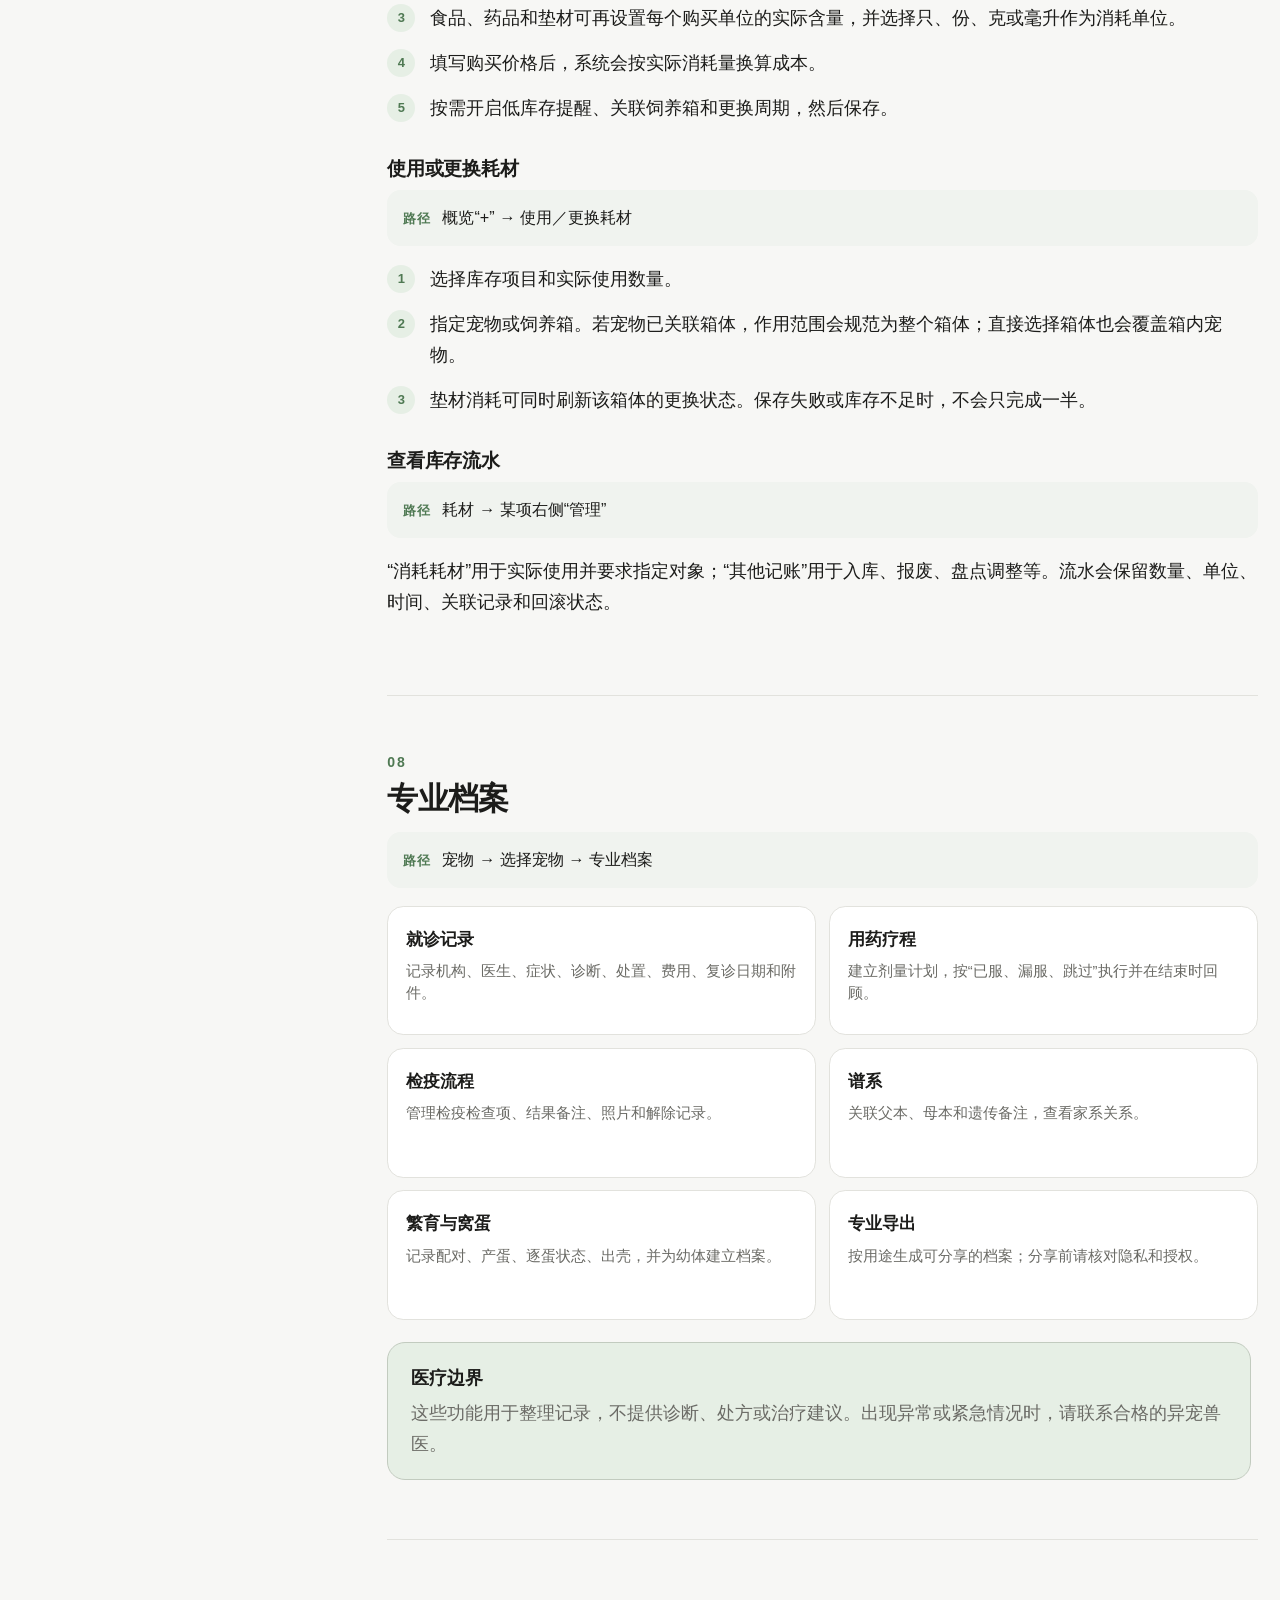
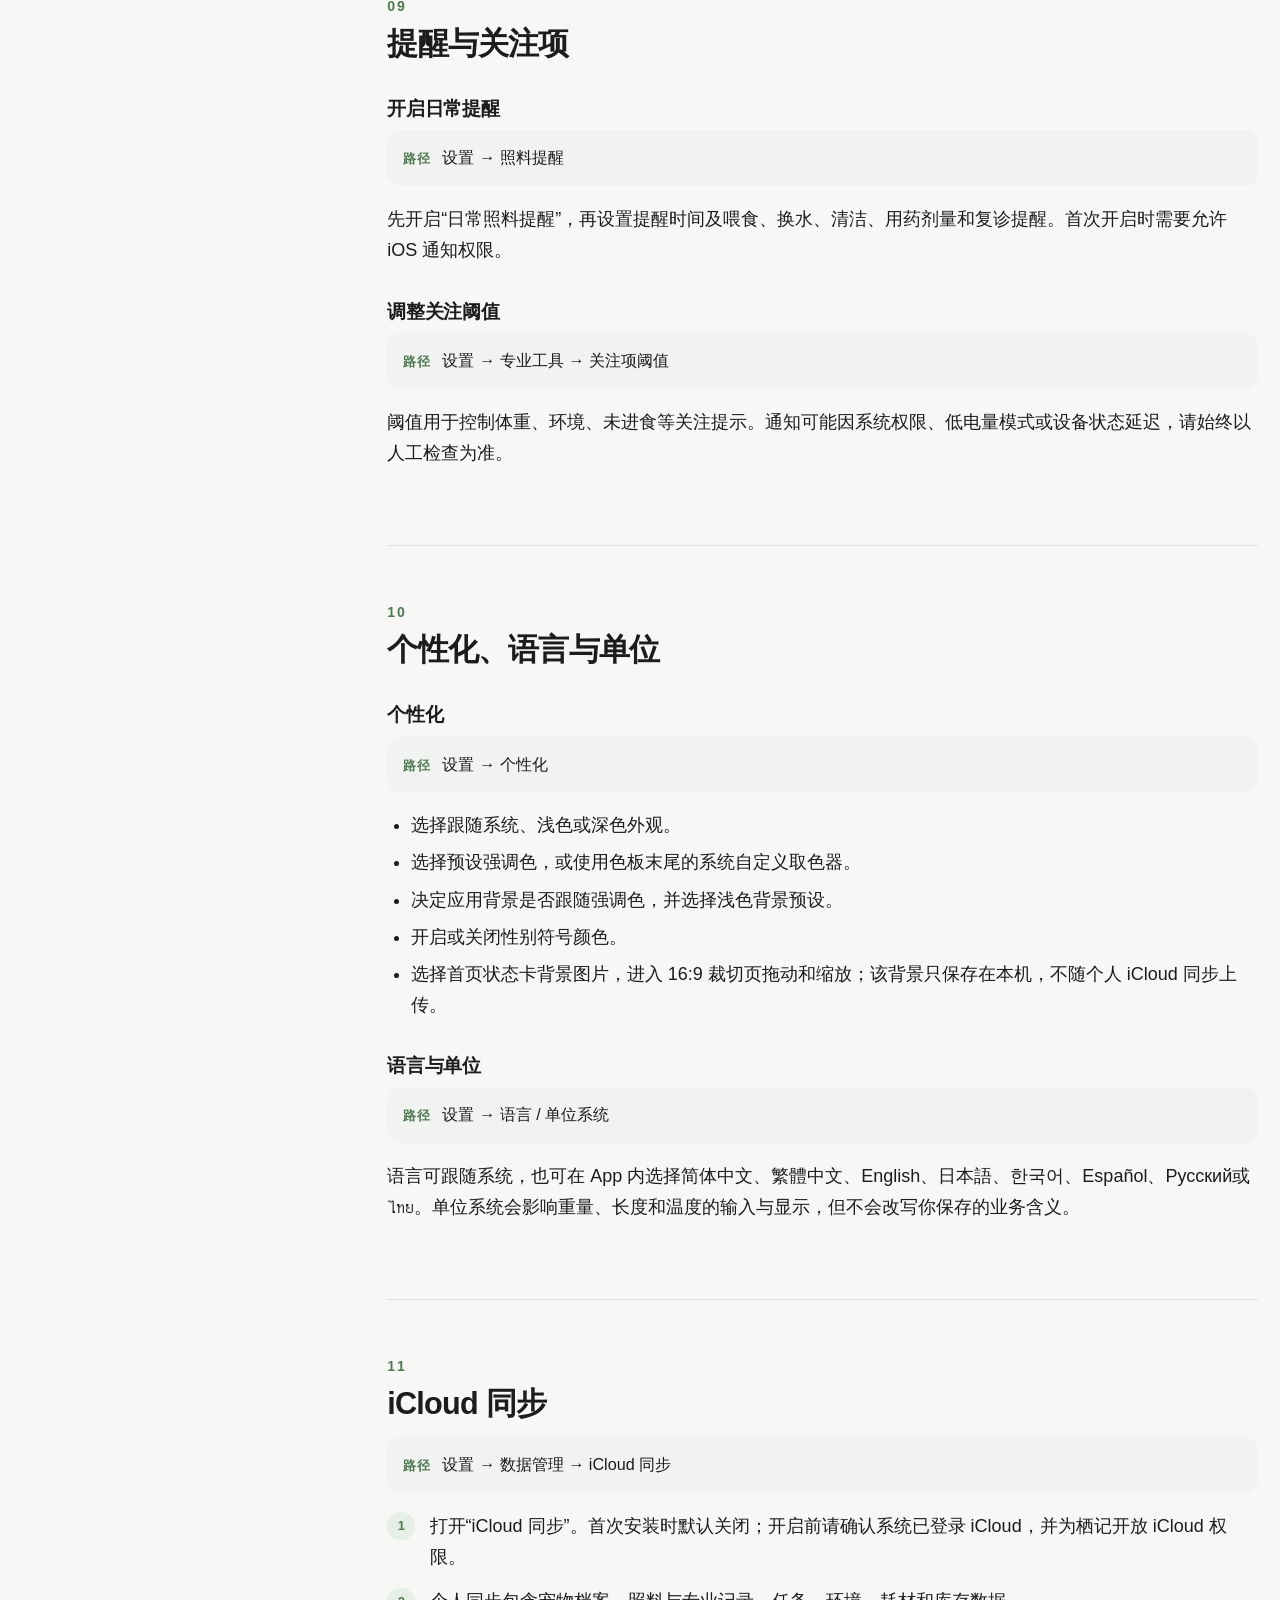
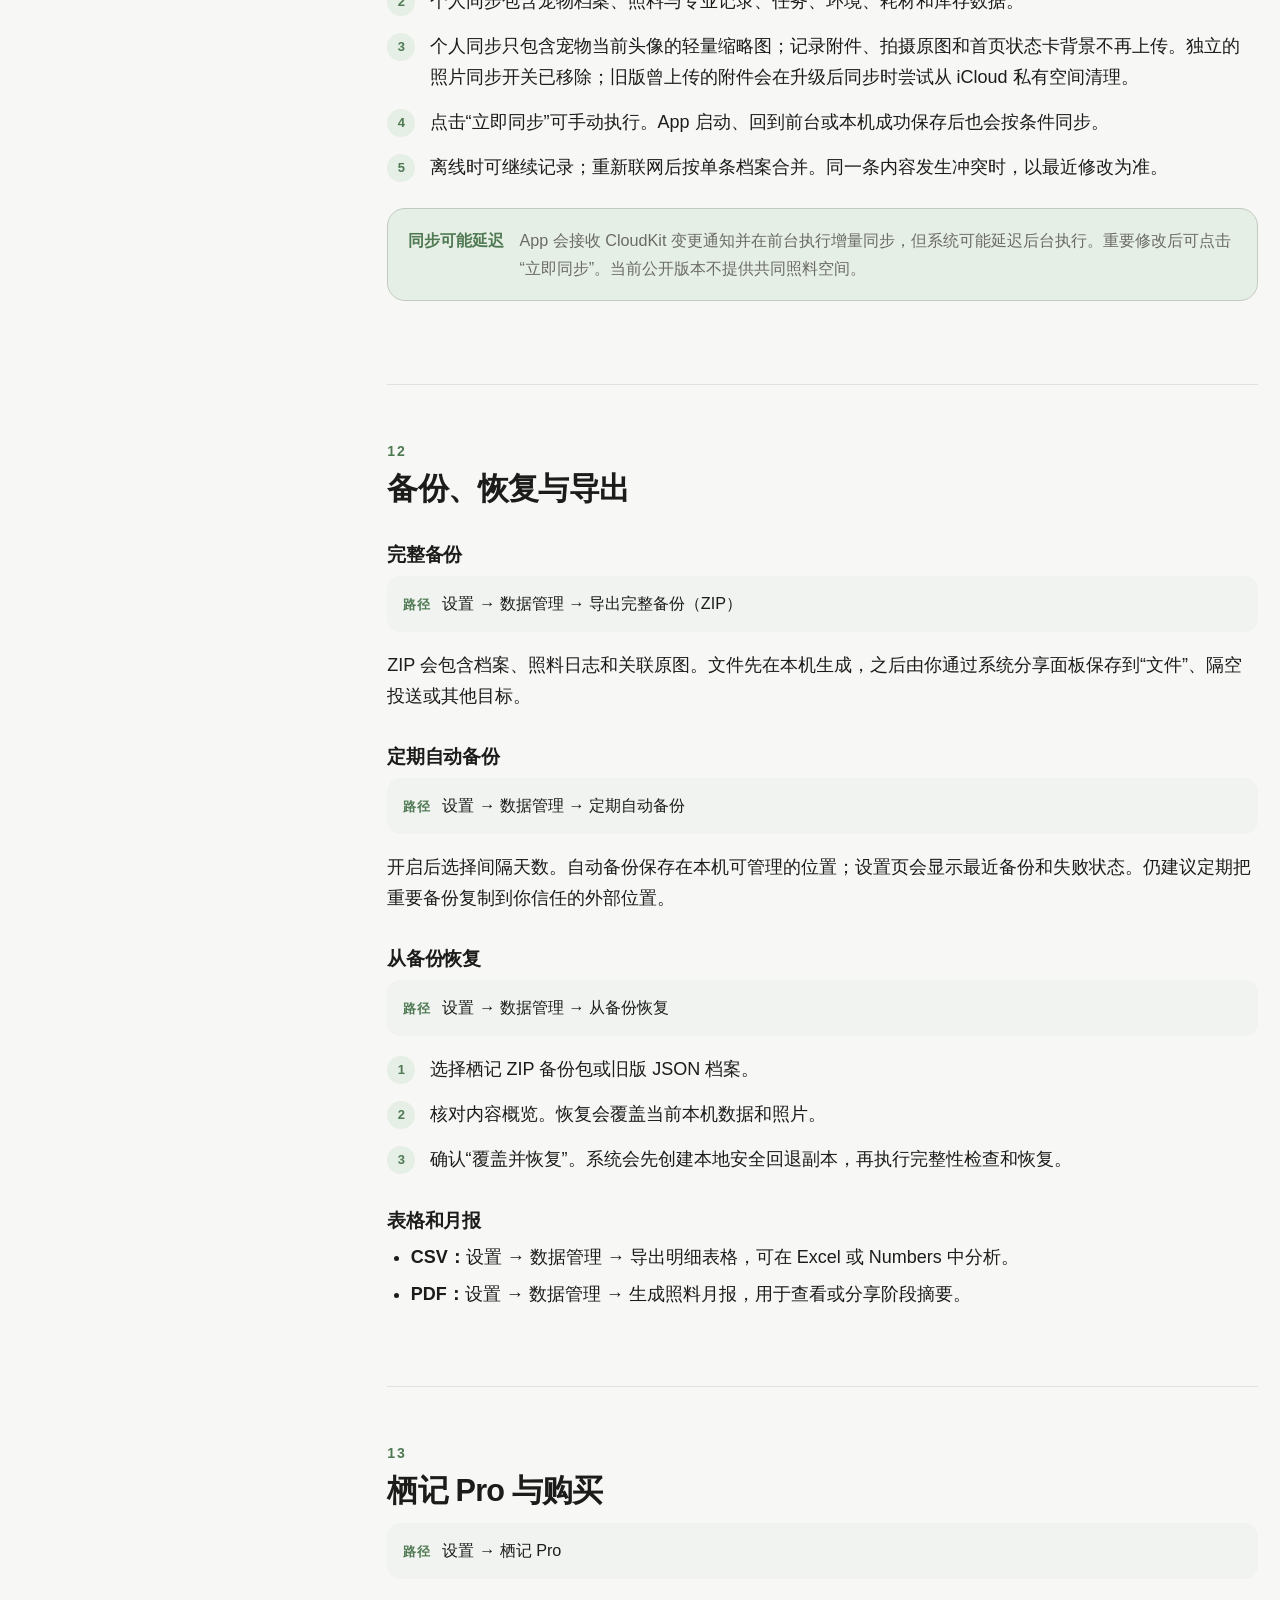
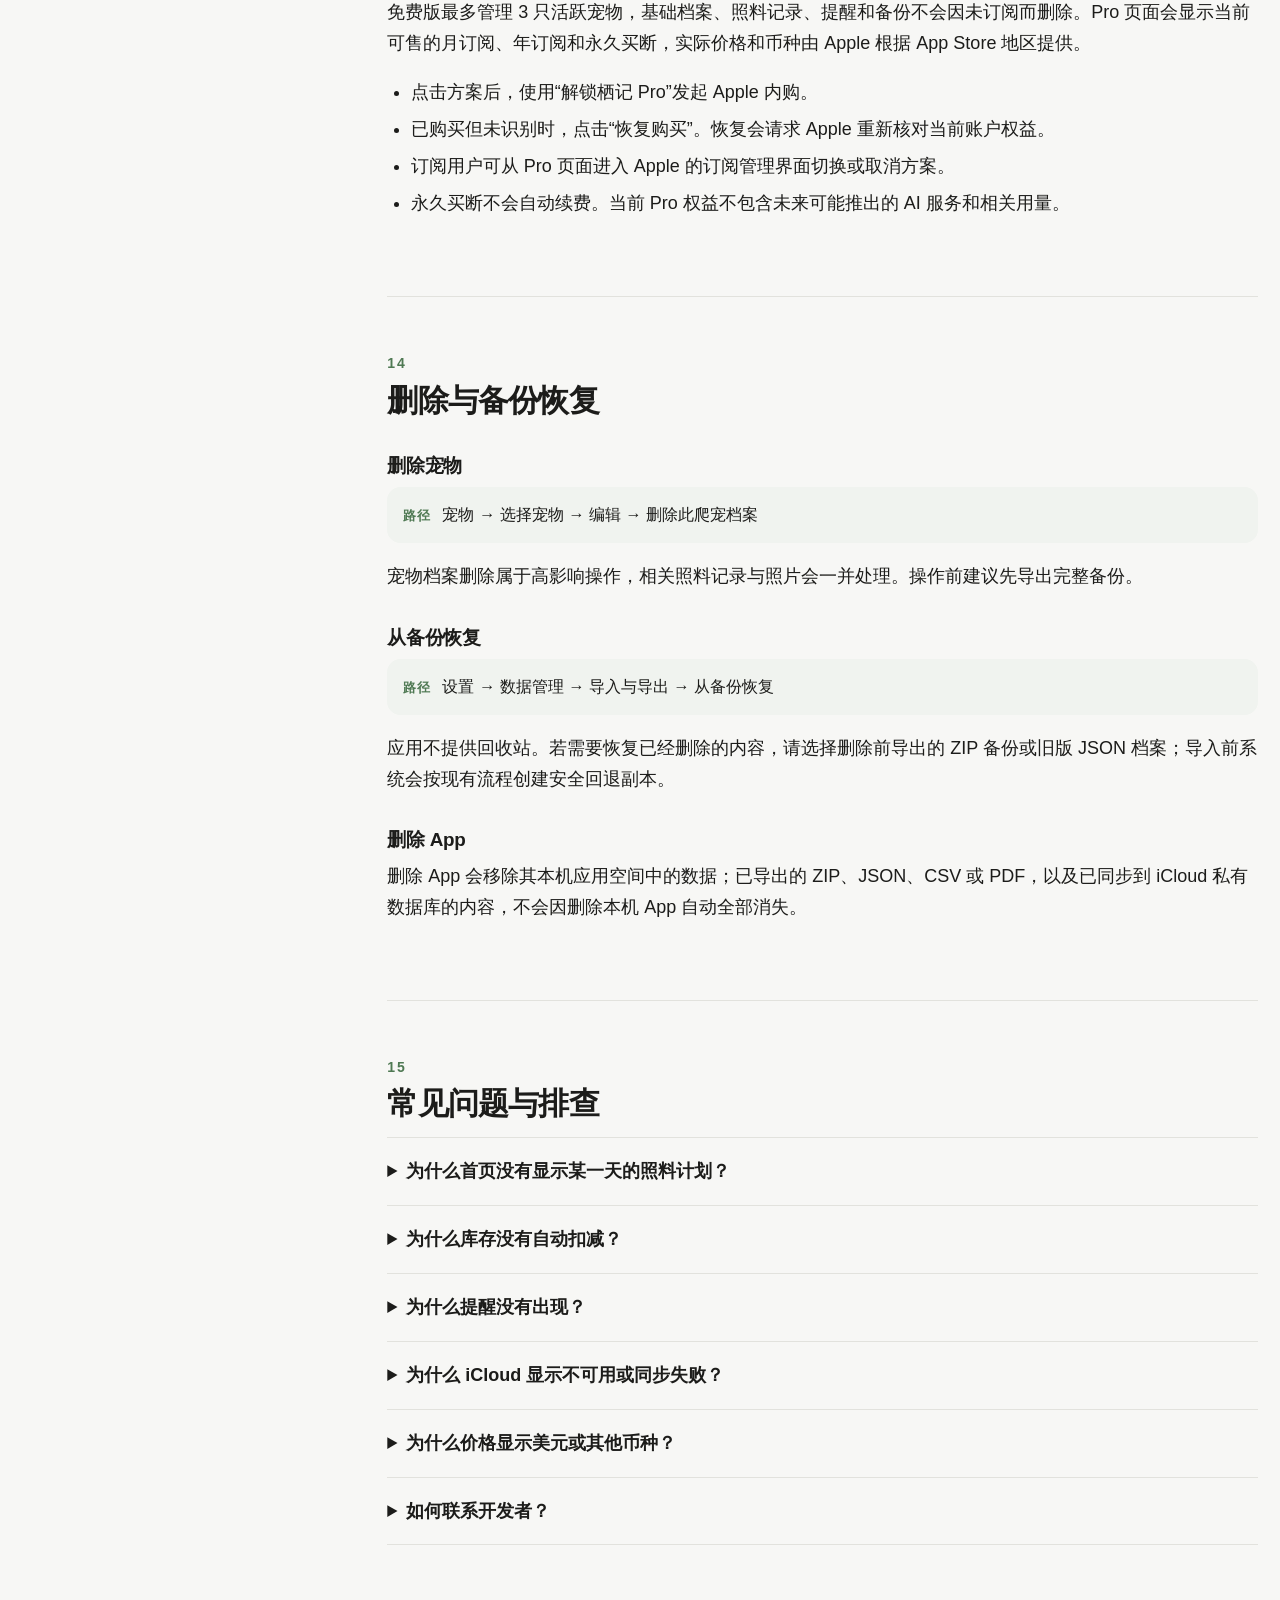
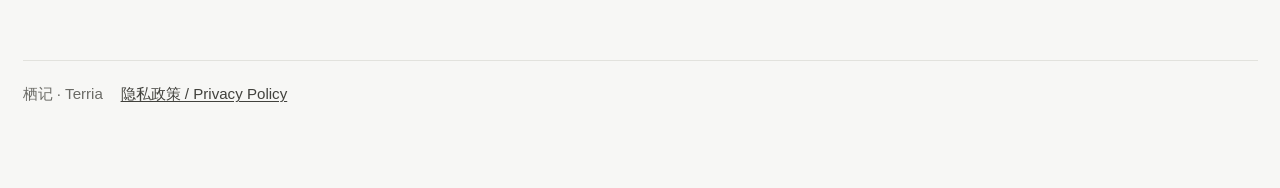
==== commit 5ae0976e: "Align privacy policy and guide with current sync behavior" ====
--- a/guide.html
+++ b/guide.html
@@ -33,12 +33,12 @@
           <h1>详细使用说明</h1>
           <p class="manual-lead">这份说明按 App 中的真实入口编写。每一节都先给出功能路径，再说明具体操作、保存结果和需要注意的边界。</p>
           <div class="manual-meta">
-            <span>适用于 iOS 版 1.0.1（Build 11）及相近版本</span>
-            <span>最后更新：2026 年 9 月 21 日</span>
+            <span>适用于当前公开 iOS 版本</span>
+            <span>最后更新：2026 年 9 月 23 日</span>
           </div>
           <div class="notice-card">
             <strong>先记住两件事</strong>
-            <p>栖记无需注册即可使用，数据默认保存在本机。个人 iCloud 同步和共同照料空间均默认关闭，只有你主动开启或接受邀请后，相应内容才会进入 Apple 提供的私有或共享 CloudKit 区域。</p>
+            <p>栖记无需注册即可使用，数据默认保存在本机。个人 iCloud 同步默认关闭；只有你主动开启后，相关档案和宠物当前头像缩略图才会进入当前 Apple 账户的 CloudKit 私有数据库。</p>
           </div>
         </header>
 
@@ -275,17 +275,16 @@
 
         <section id="icloud-zh" class="manual-section">
           <div class="section-number">11</div>
-          <h2>iCloud 同步与共同照料</h2>
+          <h2>iCloud 同步</h2>
           <p class="path"><span>路径</span>设置 → 数据管理 → iCloud 同步</p>
           <ol class="steps">
             <li>打开“iCloud 同步”。首次安装时默认关闭；开启前请确认系统已登录 iCloud，并为栖记开放 iCloud 权限。</li>
             <li>个人同步包含宠物档案、照料与专业记录、任务、环境、耗材和库存数据。</li>
-            <li>个人同步只包含宠物当前头像的轻量缩略图；记录附件、拍摄原图和首页状态卡背景不会上传。</li>
+            <li>个人同步只包含宠物当前头像的轻量缩略图；记录附件、拍摄原图和首页状态卡背景不再上传。独立的照片同步开关已移除；旧版曾上传的附件会在升级后同步时尝试从 iCloud 私有空间清理。</li>
             <li>点击“立即同步”可手动执行。App 启动、回到前台或本机成功保存后也会按条件同步。</li>
             <li>离线时可继续记录；重新联网后按单条档案合并。同一条内容发生冲突时，以最近修改为准。</li>
-            <li>在“设置 → 数据管理 → 照料空间”可以创建或加入共同照料空间。该空间的档案、费用、库存、头像、记录附件与照片原图会同步给获邀成员；所有者可管理只读或可编辑权限。</li>
-          </ol>
-          <div class="tip"><b>同步可能延迟</b><span>App 会接收 CloudKit 变更通知并在前台执行增量同步，但系统可能延迟后台执行。重要修改后可点击“立即同步”，共同照料仍需在签名真机或 TestFlight 中验证邀请与权限。</span></div>
+          </ol>
+          <div class="tip"><b>同步可能延迟</b><span>App 会接收 CloudKit 变更通知并在前台执行增量同步，但系统可能延迟后台执行。重要修改后可点击“立即同步”。当前公开版本不提供共同照料空间。</span></div>
         </section>
 
         <section id="backup-zh" class="manual-section">
@@ -378,12 +377,12 @@
           <h1>Detailed User Guide</h1>
           <p class="manual-lead">This guide follows the actual navigation in the app. Each section starts with a feature path, then explains the steps, saved result, and important limitations.</p>
           <div class="manual-meta">
-            <span>For iOS version 1.0.1 (Build 11) and nearby versions</span>
-            <span>Last updated: September 21, 2026</span>
+            <span>For the current public iOS release</span>
+            <span>Last updated: September 23, 2026</span>
           </div>
           <div class="notice-card">
             <strong>Two things to know first</strong>
-            <p>You can use Terria without an account. Data stays on the device by default. Personal iCloud Sync and Shared Care spaces are off by default; content enters Apple private or shared CloudKit zones only after you opt in or accept an invitation.</p>
+            <p>You can use Terria without an account. Data stays on the device by default. Personal iCloud Sync is off by default; profiles and current pet-avatar thumbnails enter the current Apple Account’s private CloudKit database only if you enable it.</p>
           </div>
         </header>
 
@@ -603,17 +602,16 @@
 
         <section id="icloud-en" class="manual-section">
           <div class="section-number">11</div>
-          <h2>iCloud Sync and Shared Care</h2>
+          <h2>iCloud Sync</h2>
           <p class="path"><span>Path</span>Settings → Data Management → iCloud Sync</p>
           <ol class="steps">
             <li>Enable iCloud Sync. It is off on a new install; sign in to iCloud and allow Terria access first.</li>
             <li>Personal sync covers pet profiles, care and professional records, tasks, environment, supplies, and inventory data.</li>
-            <li>Personal sync includes only a lightweight thumbnail of each pet’s current avatar. Record attachments, captured originals, and home status-card backgrounds are not uploaded.</li>
+            <li>Personal sync includes only a lightweight thumbnail of each pet’s current avatar. Record attachments, captured originals, and home status-card backgrounds are no longer uploaded. The separate photo-sync switch has been removed; attachments uploaded by older versions are cleaned from the private iCloud space when the upgraded app syncs.</li>
             <li>Tap Sync Now, or let Terria sync when launched, foregrounded, or after a successful local save.</li>
             <li>Work offline normally. On reconnect, items merge individually; the latest modification wins for the same item.</li>
-            <li>Under Settings → Data Management → Care Spaces, you can create or join a Shared Care space. Profiles, costs, inventory, avatars, record attachments, and original photos in that space sync to invited members; owners manage read-only or editing permission.</li>
-          </ol>
-          <div class="tip"><b>Sync may be delayed</b><span>Terria receives CloudKit change notifications and performs incremental foreground sync, but iOS may delay background execution. Use Sync Now after important changes, and verify Shared Care invitations and permissions on signed devices or TestFlight.</span></div>
+          </ol>
+          <div class="tip"><b>Sync may be delayed</b><span>Terria receives CloudKit change notifications and performs incremental foreground sync, but iOS may delay background execution. Use Sync Now after important changes. Shared Care spaces are not available in the current public release.</span></div>
         </section>
 
         <section id="backup-en" class="manual-section">
